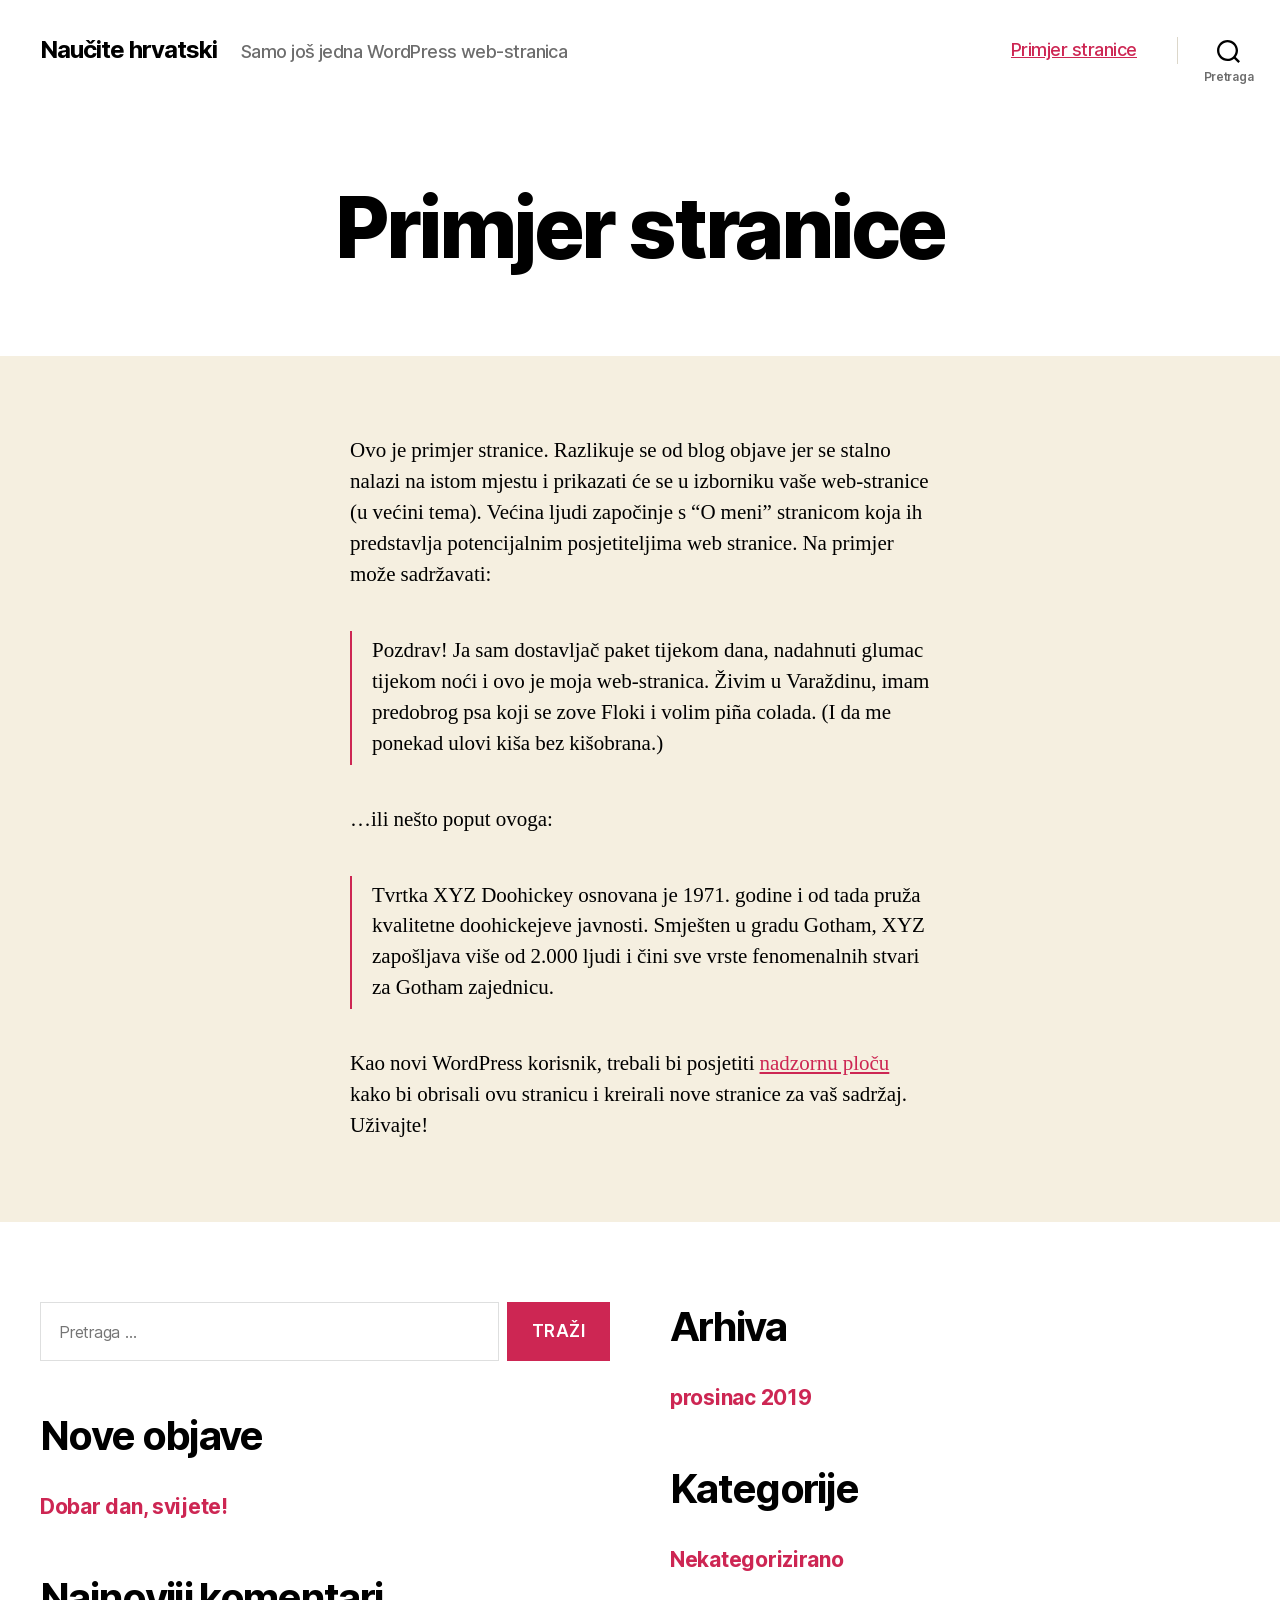
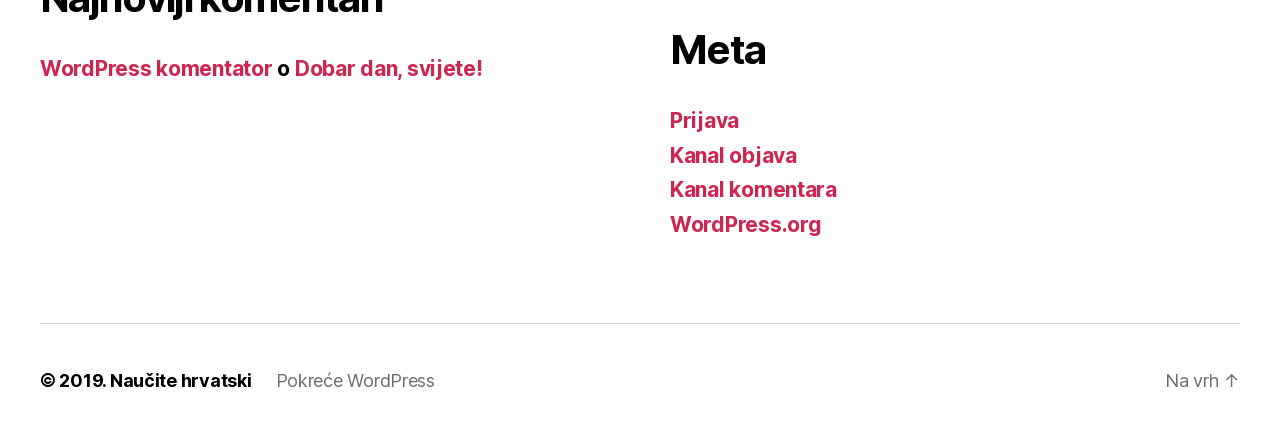
==== primjer-stranice/index.html @ a8f32b15 "gurni" ====
<!DOCTYPE html>

<html class="no-js" lang="hr">

	<head>

		<meta charset="UTF-8">
		<meta name="viewport" content="width=device-width, initial-scale=1.0" >

		<link rel="profile" href="https://gmpg.org/xfn/11">

		<title>Primjer stranice &#8211; Naučite hrvatski</title>
<meta name='robots' content='noindex,nofollow' />
<link rel='dns-prefetch' href='//s.w.org' />
<link rel="alternate" type="application/rss+xml" title="Naučite hrvatski &raquo; Kanal" href="https://borna12.github.io/naucitehrvatski/feed/" />
<link rel="alternate" type="application/rss+xml" title="Naučite hrvatski &raquo; Kanal komentara" href="https://borna12.github.io/naucitehrvatski/comments/feed/" />
<link rel="alternate" type="application/rss+xml" title="Naučite hrvatski &raquo; Primjer stranice Kanal komentara" href="https://borna12.github.io/naucitehrvatski/primjer-stranice/feed/" />
		<script>
			window._wpemojiSettings = {"baseUrl":"https:\/\/s.w.org\/images\/core\/emoji\/12.0.0-1\/72x72\/","ext":".png","svgUrl":"https:\/\/s.w.org\/images\/core\/emoji\/12.0.0-1\/svg\/","svgExt":".svg","source":{"concatemoji":"https:\/\/borna12.github.io\/naucitehrvatski\/wp-includes\/js\/wp-emoji-release.min.js?ver=5.3"}};
			!function(e,a,t){var r,n,o,i,p=a.createElement("canvas"),s=p.getContext&&p.getContext("2d");function c(e,t){var a=String.fromCharCode;s.clearRect(0,0,p.width,p.height),s.fillText(a.apply(this,e),0,0);var r=p.toDataURL();return s.clearRect(0,0,p.width,p.height),s.fillText(a.apply(this,t),0,0),r===p.toDataURL()}function l(e){if(!s||!s.fillText)return!1;switch(s.textBaseline="top",s.font="600 32px Arial",e){case"flag":return!c([127987,65039,8205,9895,65039],[127987,65039,8203,9895,65039])&&(!c([55356,56826,55356,56819],[55356,56826,8203,55356,56819])&&!c([55356,57332,56128,56423,56128,56418,56128,56421,56128,56430,56128,56423,56128,56447],[55356,57332,8203,56128,56423,8203,56128,56418,8203,56128,56421,8203,56128,56430,8203,56128,56423,8203,56128,56447]));case"emoji":return!c([55357,56424,55356,57342,8205,55358,56605,8205,55357,56424,55356,57340],[55357,56424,55356,57342,8203,55358,56605,8203,55357,56424,55356,57340])}return!1}function d(e){var t=a.createElement("script");t.src=e,t.defer=t.type="text/javascript",a.getElementsByTagName("head")[0].appendChild(t)}for(i=Array("flag","emoji"),t.supports={everything:!0,everythingExceptFlag:!0},o=0;o<i.length;o++)t.supports[i[o]]=l(i[o]),t.supports.everything=t.supports.everything&&t.supports[i[o]],"flag"!==i[o]&&(t.supports.everythingExceptFlag=t.supports.everythingExceptFlag&&t.supports[i[o]]);t.supports.everythingExceptFlag=t.supports.everythingExceptFlag&&!t.supports.flag,t.DOMReady=!1,t.readyCallback=function(){t.DOMReady=!0},t.supports.everything||(n=function(){t.readyCallback()},a.addEventListener?(a.addEventListener("DOMContentLoaded",n,!1),e.addEventListener("load",n,!1)):(e.attachEvent("onload",n),a.attachEvent("onreadystatechange",function(){"complete"===a.readyState&&t.readyCallback()})),(r=t.source||{}).concatemoji?d(r.concatemoji):r.wpemoji&&r.twemoji&&(d(r.twemoji),d(r.wpemoji)))}(window,document,window._wpemojiSettings);
		</script>
		<style>
img.wp-smiley,
img.emoji {
	display: inline !important;
	border: none !important;
	box-shadow: none !important;
	height: 1em !important;
	width: 1em !important;
	margin: 0 .07em !important;
	vertical-align: -0.1em !important;
	background: none !important;
	padding: 0 !important;
}
</style>
	<link rel='stylesheet' id='wp-block-library-css'  href='https://borna12.github.io/naucitehrvatski/wp-includes/css/dist/block-library/style.min.css?ver=5.3' media='all' />
<link rel='stylesheet' id='twentytwenty-style-css'  href='https://borna12.github.io/naucitehrvatski/wp-content/themes/twentytwenty/style.css?ver=1.0' media='all' />
<style id='twentytwenty-style-inline-css'>
.color-accent,.color-accent-hover:hover,.color-accent-hover:focus,:root .has-accent-color,.has-drop-cap:not(:focus):first-letter,.wp-block-button.is-style-outline,a { color: #cd2653; }blockquote,.border-color-accent,.border-color-accent-hover:hover,.border-color-accent-hover:focus { border-color: #cd2653; }button:not(.toggle),.button,.faux-button,.wp-block-button__link,.wp-block-file .wp-block-file__button,input[type="button"],input[type="reset"],input[type="submit"],.bg-accent,.bg-accent-hover:hover,.bg-accent-hover:focus,:root .has-accent-background-color,.comment-reply-link { background-color: #cd2653; }.fill-children-accent,.fill-children-accent * { fill: #cd2653; }body,.entry-title a,:root .has-primary-color { color: #000000; }:root .has-primary-background-color { background-color: #000000; }cite,figcaption,.wp-caption-text,.post-meta,.entry-content .wp-block-archives li,.entry-content .wp-block-categories li,.entry-content .wp-block-latest-posts li,.wp-block-latest-comments__comment-date,.wp-block-latest-posts__post-date,.wp-block-embed figcaption,.wp-block-image figcaption,.wp-block-pullquote cite,.comment-metadata,.comment-respond .comment-notes,.comment-respond .logged-in-as,.pagination .dots,.entry-content hr:not(.has-background),hr.styled-separator,:root .has-secondary-color { color: #6d6d6d; }:root .has-secondary-background-color { background-color: #6d6d6d; }pre,fieldset,input,textarea,table,table *,hr { border-color: #dcd7ca; }caption,code,code,kbd,samp,.wp-block-table.is-style-stripes tbody tr:nth-child(odd),:root .has-subtle-background-background-color { background-color: #dcd7ca; }.wp-block-table.is-style-stripes { border-bottom-color: #dcd7ca; }.wp-block-latest-posts.is-grid li { border-top-color: #dcd7ca; }:root .has-subtle-background-color { color: #dcd7ca; }body:not(.overlay-header) .primary-menu > li > a,body:not(.overlay-header) .primary-menu > li > .icon,.modal-menu a,.footer-menu a, .footer-widgets a,#site-footer .wp-block-button.is-style-outline,.wp-block-pullquote:before,.singular:not(.overlay-header) .entry-header a,.archive-header a,.header-footer-group .color-accent,.header-footer-group .color-accent-hover:hover { color: #cd2653; }.social-icons a,#site-footer button:not(.toggle),#site-footer .button,#site-footer .faux-button,#site-footer .wp-block-button__link,#site-footer .wp-block-file__button,#site-footer input[type="button"],#site-footer input[type="reset"],#site-footer input[type="submit"] { background-color: #cd2653; }.header-footer-group,body:not(.overlay-header) #site-header .toggle,.menu-modal .toggle { color: #000000; }body:not(.overlay-header) .primary-menu ul { background-color: #000000; }body:not(.overlay-header) .primary-menu > li > ul:after { border-bottom-color: #000000; }body:not(.overlay-header) .primary-menu ul ul:after { border-left-color: #000000; }.site-description,body:not(.overlay-header) .toggle-inner .toggle-text,.widget .post-date,.widget .rss-date,.widget_archive li,.widget_categories li,.widget cite,.widget_pages li,.widget_meta li,.widget_nav_menu li,.powered-by-wordpress,.to-the-top,.singular .entry-header .post-meta,.singular:not(.overlay-header) .entry-header .post-meta a { color: #6d6d6d; }.header-footer-group pre,.header-footer-group fieldset,.header-footer-group input,.header-footer-group textarea,.header-footer-group table,.header-footer-group table *,.footer-nav-widgets-wrapper,#site-footer,.menu-modal nav *,.footer-widgets-outer-wrapper,.footer-top { border-color: #dcd7ca; }.header-footer-group table caption,body:not(.overlay-header) .header-inner .toggle-wrapper::before { background-color: #dcd7ca; }
</style>
<link rel='stylesheet' id='twentytwenty-print-style-css'  href='https://borna12.github.io/naucitehrvatski/wp-content/themes/twentytwenty/print.css?ver=1.0' media='print' />
<script src='https://borna12.github.io/naucitehrvatski/wp-content/themes/twentytwenty/assets/js/index.js?ver=1.0' async></script>
<link rel='https://api.w.org/' href='https://borna12.github.io/naucitehrvatski/wp-json/' />
<link rel="EditURI" type="application/rsd+xml" title="RSD" href="https://borna12.github.io/naucitehrvatski/xmlrpc.php?rsd" />
<link rel="wlwmanifest" type="application/wlwmanifest+xml" href="https://borna12.github.io/naucitehrvatski/wp-includes/wlwmanifest.xml" /> 
<meta name="generator" content="WordPress 5.3" />
<link rel="canonical" href="https://borna12.github.io/naucitehrvatski/primjer-stranice/" />
<link rel='shortlink' href='https://borna12.github.io/naucitehrvatski/?p=2' />
<link rel="alternate" type="application/json+oembed" href="https://borna12.github.io/naucitehrvatski/wp-json/oembed/1.0/embed?url=https%3A%2F%2Fborna12.github.io%2Fnaucitehrvatski%2Fprimjer-stranice%2F" />
<link rel="alternate" type="text/xml+oembed" href="https://borna12.github.io/naucitehrvatski/wp-json/oembed/1.0/embed?url=https%3A%2F%2Fborna12.github.io%2Fnaucitehrvatski%2Fprimjer-stranice%2F&#038;format=xml" />
	<script>document.documentElement.className = document.documentElement.className.replace( 'no-js', 'js' );</script>
	<style>.recentcomments a{display:inline !important;padding:0 !important;margin:0 !important;}</style>
	</head>

	<body class="page-template-default page page-id-2 singular enable-search-modal missing-post-thumbnail has-no-pagination not-showing-comments show-avatars footer-top-visible">

		<a class="skip-link screen-reader-text" href="#site-content">Skoči do sadržaja</a>
		<header id="site-header" class="header-footer-group" role="banner">

			<div class="header-inner section-inner">

				<div class="header-titles-wrapper">

					
						<button class="toggle search-toggle mobile-search-toggle" data-toggle-target=".search-modal" data-toggle-body-class="showing-search-modal" data-set-focus=".search-modal .search-field" aria-expanded="false">
							<span class="toggle-inner">
								<span class="toggle-icon">
									<svg class="svg-icon" aria-hidden="true" role="img" focusable="false" xmlns="http://www.w3.org/2000/svg" width="23" height="23" viewbox="0 0 23 23"><path d="M38.710696,48.0601792 L43,52.3494831 L41.3494831,54 L37.0601792,49.710696 C35.2632422,51.1481185 32.9839107,52.0076499 30.5038249,52.0076499 C24.7027226,52.0076499 20,47.3049272 20,41.5038249 C20,35.7027226 24.7027226,31 30.5038249,31 C36.3049272,31 41.0076499,35.7027226 41.0076499,41.5038249 C41.0076499,43.9839107 40.1481185,46.2632422 38.710696,48.0601792 Z M36.3875844,47.1716785 C37.8030221,45.7026647 38.6734666,43.7048964 38.6734666,41.5038249 C38.6734666,36.9918565 35.0157934,33.3341833 30.5038249,33.3341833 C25.9918565,33.3341833 22.3341833,36.9918565 22.3341833,41.5038249 C22.3341833,46.0157934 25.9918565,49.6734666 30.5038249,49.6734666 C32.7048964,49.6734666 34.7026647,48.8030221 36.1716785,47.3875844 C36.2023931,47.347638 36.2360451,47.3092237 36.2726343,47.2726343 C36.3092237,47.2360451 36.347638,47.2023931 36.3875844,47.1716785 Z" transform="translate(-20 -31)" /></svg>								</span>
								<span class="toggle-text">Pretraga</span>
							</span>
						</button><!-- .search-toggle -->

					
					<div class="header-titles">

						<div class="site-title faux-heading"><a href="https://borna12.github.io/naucitehrvatski/">Naučite hrvatski</a></div><div class="site-description">Samo još jedna WordPress web-stranica</div><!-- .site-description -->
					</div><!-- .header-titles -->

					<button class="toggle nav-toggle mobile-nav-toggle" data-toggle-target=".menu-modal"  data-toggle-body-class="showing-menu-modal" aria-expanded="false" data-set-focus=".close-nav-toggle">
						<span class="toggle-inner">
							<span class="toggle-icon">
								<svg class="svg-icon" aria-hidden="true" role="img" focusable="false" xmlns="http://www.w3.org/2000/svg" width="26" height="7" viewbox="0 0 26 7"><path fill-rule="evenodd" d="M332.5,45 C330.567003,45 329,43.4329966 329,41.5 C329,39.5670034 330.567003,38 332.5,38 C334.432997,38 336,39.5670034 336,41.5 C336,43.4329966 334.432997,45 332.5,45 Z M342,45 C340.067003,45 338.5,43.4329966 338.5,41.5 C338.5,39.5670034 340.067003,38 342,38 C343.932997,38 345.5,39.5670034 345.5,41.5 C345.5,43.4329966 343.932997,45 342,45 Z M351.5,45 C349.567003,45 348,43.4329966 348,41.5 C348,39.5670034 349.567003,38 351.5,38 C353.432997,38 355,39.5670034 355,41.5 C355,43.4329966 353.432997,45 351.5,45 Z" transform="translate(-329 -38)" /></svg>							</span>
							<span class="toggle-text">Izbornik</span>
						</span>
					</button><!-- .nav-toggle -->

				</div><!-- .header-titles-wrapper -->

				<div class="header-navigation-wrapper">

					
							<nav class="primary-menu-wrapper" aria-label="Vodoravno" role="navigation">

								<ul class="primary-menu reset-list-style">

								<li class="page_item page-item-2 current_page_item current-menu-item"><a href="https://borna12.github.io/naucitehrvatski/primjer-stranice/" aria-current="page">Primjer stranice</a></li>

								</ul>

							</nav><!-- .primary-menu-wrapper -->

						
						<div class="header-toggles hide-no-js">

						
							<div class="toggle-wrapper search-toggle-wrapper">

								<button class="toggle search-toggle desktop-search-toggle" data-toggle-target=".search-modal" data-toggle-body-class="showing-search-modal" data-set-focus=".search-modal .search-field" aria-expanded="false">
									<span class="toggle-inner">
										<svg class="svg-icon" aria-hidden="true" role="img" focusable="false" xmlns="http://www.w3.org/2000/svg" width="23" height="23" viewbox="0 0 23 23"><path d="M38.710696,48.0601792 L43,52.3494831 L41.3494831,54 L37.0601792,49.710696 C35.2632422,51.1481185 32.9839107,52.0076499 30.5038249,52.0076499 C24.7027226,52.0076499 20,47.3049272 20,41.5038249 C20,35.7027226 24.7027226,31 30.5038249,31 C36.3049272,31 41.0076499,35.7027226 41.0076499,41.5038249 C41.0076499,43.9839107 40.1481185,46.2632422 38.710696,48.0601792 Z M36.3875844,47.1716785 C37.8030221,45.7026647 38.6734666,43.7048964 38.6734666,41.5038249 C38.6734666,36.9918565 35.0157934,33.3341833 30.5038249,33.3341833 C25.9918565,33.3341833 22.3341833,36.9918565 22.3341833,41.5038249 C22.3341833,46.0157934 25.9918565,49.6734666 30.5038249,49.6734666 C32.7048964,49.6734666 34.7026647,48.8030221 36.1716785,47.3875844 C36.2023931,47.347638 36.2360451,47.3092237 36.2726343,47.2726343 C36.3092237,47.2360451 36.347638,47.2023931 36.3875844,47.1716785 Z" transform="translate(-20 -31)" /></svg>										<span class="toggle-text">Pretraga</span>
									</span>
								</button><!-- .search-toggle -->

							</div>

							
						</div><!-- .header-toggles -->
						
				</div><!-- .header-navigation-wrapper -->

			</div><!-- .header-inner -->

			<div class="search-modal cover-modal header-footer-group" data-modal-target-string=".search-modal">

	<div class="search-modal-inner modal-inner">

		<div class="section-inner">

			<form role="search" aria-label="Pretraga za:" method="get" class="search-form" action="https://borna12.github.io/naucitehrvatski/">
	<label for="search-form-1">
		<span class="screen-reader-text">Pretraga za:</span>
		<input type="search" id="search-form-1" class="search-field" placeholder="Pretraga &hellip;" value="" name="s" />
	</label>
	<input type="submit" class="search-submit" value="Traži" />
</form>

			<button class="toggle search-untoggle close-search-toggle fill-children-current-color" data-toggle-target=".search-modal" data-toggle-body-class="showing-search-modal" data-set-focus=".search-modal .search-field" aria-expanded="false">
				<span class="screen-reader-text">Zatvori pretragu</span>
				<svg class="svg-icon" aria-hidden="true" role="img" focusable="false" xmlns="http://www.w3.org/2000/svg" width="16" height="16" viewbox="0 0 16 16"><polygon fill="" fill-rule="evenodd" points="6.852 7.649 .399 1.195 1.445 .149 7.899 6.602 14.352 .149 15.399 1.195 8.945 7.649 15.399 14.102 14.352 15.149 7.899 8.695 1.445 15.149 .399 14.102" /></svg>			</button><!-- .search-toggle -->

		</div><!-- .section-inner -->

	</div><!-- .search-modal-inner -->

</div><!-- .menu-modal -->

		</header><!-- #site-header -->

		
<div class="menu-modal cover-modal header-footer-group" data-modal-target-string=".menu-modal">

	<div class="menu-modal-inner modal-inner">

		<div class="menu-wrapper section-inner">

			<div class="menu-top">

				<button class="toggle close-nav-toggle fill-children-current-color" data-toggle-target=".menu-modal" data-toggle-body-class="showing-menu-modal" aria-expanded="false" data-set-focus=".menu-modal">
					<span class="toggle-text">Zatvori izbornik</span>
					<svg class="svg-icon" aria-hidden="true" role="img" focusable="false" xmlns="http://www.w3.org/2000/svg" width="16" height="16" viewbox="0 0 16 16"><polygon fill="" fill-rule="evenodd" points="6.852 7.649 .399 1.195 1.445 .149 7.899 6.602 14.352 .149 15.399 1.195 8.945 7.649 15.399 14.102 14.352 15.149 7.899 8.695 1.445 15.149 .399 14.102" /></svg>				</button><!-- .nav-toggle -->

				
					<nav class="mobile-menu" aria-label="Mobilno" role="navigation">

						<ul class="modal-menu reset-list-style">

						<li class="page_item page-item-2 current_page_item current-menu-item"><div class="ancestor-wrapper"><a href="https://borna12.github.io/naucitehrvatski/primjer-stranice/" aria-current="page">Primjer stranice</a></div><!-- .ancestor-wrapper --></li>

						</ul>

					</nav>

					
			</div><!-- .menu-top -->

			<div class="menu-bottom">

				
			</div><!-- .menu-bottom -->

		</div><!-- .menu-wrapper -->

	</div><!-- .menu-modal-inner -->

</div><!-- .menu-modal -->

<main id="site-content" role="main">

	
<article class="post-2 page type-page status-publish hentry" id="post-2">

	
<header class="entry-header has-text-align-center header-footer-group">

	<div class="entry-header-inner section-inner medium">

		<h1 class="entry-title">Primjer stranice</h1>
	</div><!-- .entry-header-inner -->

</header><!-- .entry-header -->

	<div class="post-inner thin">

		<div class="entry-content">

			
<p>Ovo je primjer stranice. Razlikuje se od blog objave jer se stalno nalazi na istom mjestu i prikazati će se u izborniku vaše web-stranice (u većini tema). Većina ljudi započinje s &#8220;O meni&#8221; stranicom koja ih predstavlja potencijalnim posjetiteljima web stranice. Na primjer može sadržavati:</p>



<blockquote class="wp-block-quote"><p>Pozdrav! Ja sam dostavljač paket tijekom dana, nadahnuti glumac tijekom noći i ovo je moja web-stranica. Živim u Varaždinu, imam predobrog psa koji se zove Floki i volim piña colada. (I da me ponekad ulovi kiša bez kišobrana.)</p></blockquote>



<p>&#8230;ili nešto poput ovoga:</p>



<blockquote class="wp-block-quote"><p>Tvrtka XYZ Doohickey osnovana je 1971. godine i od tada pruža kvalitetne doohickejeve javnosti. Smješten u gradu Gotham, XYZ zapošljava više od 2.000 ljudi i čini sve vrste fenomenalnih stvari za Gotham zajednicu.</p></blockquote>



<p>Kao novi WordPress korisnik, trebali bi posjetiti <a href="https://borna12.github.io/naucitehrvatski/wp-admin/">nadzornu ploču</a> kako bi obrisali ovu stranicu i kreirali nove stranice za vaš sadržaj. Uživajte!</p>

		</div><!-- .entry-content -->

	</div><!-- .post-inner -->

	<div class="section-inner">
		
	</div><!-- .section-inner -->

	
</article><!-- .post -->

</main><!-- #site-content -->


	<div class="footer-nav-widgets-wrapper header-footer-group">

		<div class="footer-inner section-inner">

			
			
				<aside class="footer-widgets-outer-wrapper" role="complementary">

					<div class="footer-widgets-wrapper">

						
							<div class="footer-widgets column-one grid-item">
								<div class="widget widget_search"><div class="widget-content"><form role="search"  method="get" class="search-form" action="https://borna12.github.io/naucitehrvatski/">
	<label for="search-form-2">
		<span class="screen-reader-text">Pretraga za:</span>
		<input type="search" id="search-form-2" class="search-field" placeholder="Pretraga &hellip;" value="" name="s" />
	</label>
	<input type="submit" class="search-submit" value="Traži" />
</form>
</div></div>		<div class="widget widget_recent_entries"><div class="widget-content">		<h2 class="widget-title subheading heading-size-3">Nove objave</h2>		<ul>
											<li>
					<a href="https://borna12.github.io/naucitehrvatski/2019/12/12/dan-svijete/">Dobar dan, svijete!</a>
									</li>
					</ul>
		</div></div><div class="widget widget_recent_comments"><div class="widget-content"><h2 class="widget-title subheading heading-size-3">Najnoviji komentari</h2><ul id="recentcomments"><li class="recentcomments"><span class="comment-author-link"><a href='https://wordpress.org/' rel='external nofollow ugc' class='url'>WordPress komentator</a></span> o <a href="https://borna12.github.io/naucitehrvatski/2019/12/12/dan-svijete/#comment-1">Dobar dan, svijete!</a></li></ul></div></div>							</div>

						
						
							<div class="footer-widgets column-two grid-item">
								<div class="widget widget_archive"><div class="widget-content"><h2 class="widget-title subheading heading-size-3">Arhiva</h2>		<ul>
				<li><a href='https://borna12.github.io/naucitehrvatski/2019/12/'>prosinac 2019</a></li>
		</ul>
			</div></div><div class="widget widget_categories"><div class="widget-content"><h2 class="widget-title subheading heading-size-3">Kategorije</h2>		<ul>
				<li class="cat-item cat-item-1"><a href="https://borna12.github.io/naucitehrvatski/category/nekategorizirano/">Nekategorizirano</a>
</li>
		</ul>
			</div></div><div class="widget widget_meta"><div class="widget-content"><h2 class="widget-title subheading heading-size-3">Meta</h2>			<ul>
						<li><a href="https://borna12.github.io/naucitehrvatski/wp-login.php">Prijava</a></li>
			<li><a href="https://borna12.github.io/naucitehrvatski/feed/">Kanal objava</a></li>
			<li><a href="https://borna12.github.io/naucitehrvatski/comments/feed/">Kanal komentara</a></li>
			<li><a href="https://wordpress.org/">WordPress.org</a></li>			</ul>
			</div></div>							</div>

						
					</div><!-- .footer-widgets-wrapper -->

				</aside><!-- .footer-widgets-outer-wrapper -->

			
		</div><!-- .footer-inner -->

	</div><!-- .footer-nav-widgets-wrapper -->


			<footer id="site-footer" role="contentinfo" class="header-footer-group">

				<div class="section-inner">

					<div class="footer-credits">

						<p class="footer-copyright">&copy;
							2019.							<a href="https://borna12.github.io/naucitehrvatski/">Naučite hrvatski</a>
						</p><!-- .footer-copyright -->

						<p class="powered-by-wordpress">
							<a href="https://wordpress.org/">
								Pokreće WordPress							</a>
						</p><!-- .powered-by-wordpress -->

					</div><!-- .footer-credits -->

					<a class="to-the-top" href="#site-header">
						<span class="to-the-top-long">
							Na vrh <span class="arrow" aria-hidden="true">&uarr;</span>						</span><!-- .to-the-top-long -->
						<span class="to-the-top-short">
							Početak <span class="arrow" aria-hidden="true">&uarr;</span>						</span><!-- .to-the-top-short -->
					</a><!-- .to-the-top -->

				</div><!-- .section-inner -->

			</footer><!-- #site-footer -->

		<script src='https://borna12.github.io/naucitehrvatski/wp-includes/js/wp-embed.min.js?ver=5.3'></script>
	<script>
	/(trident|msie)/i.test(navigator.userAgent)&&document.getElementById&&window.addEventListener&&window.addEventListener("hashchange",function(){var t,e=location.hash.substring(1);/^[A-z0-9_-]+$/.test(e)&&(t=document.getElementById(e))&&(/^(?:a|select|input|button|textarea)$/i.test(t.tagName)||(t.tabIndex=-1),t.focus())},!1);
	</script>
	
	</body>
</html>
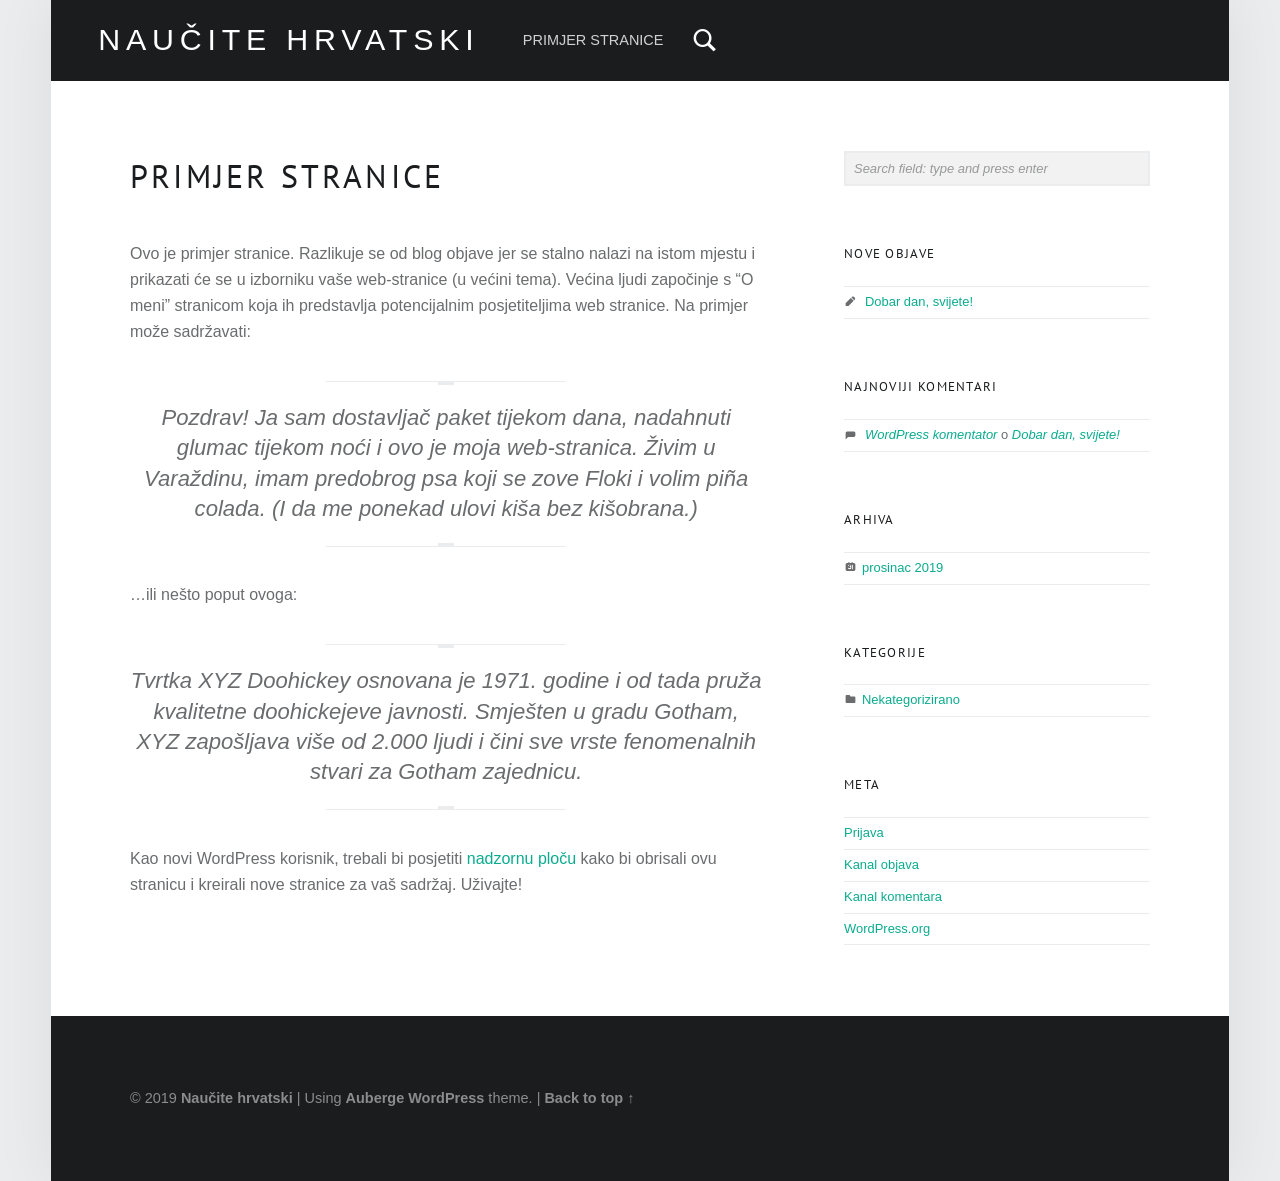
==== commit c821d8e4: "dizajn" ====
--- a/primjer-stranice/index.html
+++ b/primjer-stranice/index.html
@@ -1,25 +1,24 @@
 <!DOCTYPE html>
-
 <html class="no-js" lang="hr">
 
-	<head>
-
-		<meta charset="UTF-8">
-		<meta name="viewport" content="width=device-width, initial-scale=1.0" >
-
-		<link rel="profile" href="https://gmpg.org/xfn/11">
-
-		<title>Primjer stranice &#8211; Naučite hrvatski</title>
+<head>
+
+<title>Primjer stranice &#8211; Naučite hrvatski</title>
 <meta name='robots' content='noindex,nofollow' />
+<meta charset="UTF-8" />
+<meta name="viewport" content="width=device-width, initial-scale=1" />
+<link rel="profile" href="http://gmpg.org/xfn/11" />
+<link rel="pingback" href="https://borna12.github.io/naucitehrvatski/xmlrpc.php" />
+<link rel='dns-prefetch' href='//fonts.googleapis.com' />
 <link rel='dns-prefetch' href='//s.w.org' />
 <link rel="alternate" type="application/rss+xml" title="Naučite hrvatski &raquo; Kanal" href="https://borna12.github.io/naucitehrvatski/feed/" />
 <link rel="alternate" type="application/rss+xml" title="Naučite hrvatski &raquo; Kanal komentara" href="https://borna12.github.io/naucitehrvatski/comments/feed/" />
 <link rel="alternate" type="application/rss+xml" title="Naučite hrvatski &raquo; Primjer stranice Kanal komentara" href="https://borna12.github.io/naucitehrvatski/primjer-stranice/feed/" />
-		<script>
+		<script type="text/javascript">
 			window._wpemojiSettings = {"baseUrl":"https:\/\/s.w.org\/images\/core\/emoji\/12.0.0-1\/72x72\/","ext":".png","svgUrl":"https:\/\/s.w.org\/images\/core\/emoji\/12.0.0-1\/svg\/","svgExt":".svg","source":{"concatemoji":"https:\/\/borna12.github.io\/naucitehrvatski\/wp-includes\/js\/wp-emoji-release.min.js?ver=5.3"}};
 			!function(e,a,t){var r,n,o,i,p=a.createElement("canvas"),s=p.getContext&&p.getContext("2d");function c(e,t){var a=String.fromCharCode;s.clearRect(0,0,p.width,p.height),s.fillText(a.apply(this,e),0,0);var r=p.toDataURL();return s.clearRect(0,0,p.width,p.height),s.fillText(a.apply(this,t),0,0),r===p.toDataURL()}function l(e){if(!s||!s.fillText)return!1;switch(s.textBaseline="top",s.font="600 32px Arial",e){case"flag":return!c([127987,65039,8205,9895,65039],[127987,65039,8203,9895,65039])&&(!c([55356,56826,55356,56819],[55356,56826,8203,55356,56819])&&!c([55356,57332,56128,56423,56128,56418,56128,56421,56128,56430,56128,56423,56128,56447],[55356,57332,8203,56128,56423,8203,56128,56418,8203,56128,56421,8203,56128,56430,8203,56128,56423,8203,56128,56447]));case"emoji":return!c([55357,56424,55356,57342,8205,55358,56605,8205,55357,56424,55356,57340],[55357,56424,55356,57342,8203,55358,56605,8203,55357,56424,55356,57340])}return!1}function d(e){var t=a.createElement("script");t.src=e,t.defer=t.type="text/javascript",a.getElementsByTagName("head")[0].appendChild(t)}for(i=Array("flag","emoji"),t.supports={everything:!0,everythingExceptFlag:!0},o=0;o<i.length;o++)t.supports[i[o]]=l(i[o]),t.supports.everything=t.supports.everything&&t.supports[i[o]],"flag"!==i[o]&&(t.supports.everythingExceptFlag=t.supports.everythingExceptFlag&&t.supports[i[o]]);t.supports.everythingExceptFlag=t.supports.everythingExceptFlag&&!t.supports.flag,t.DOMReady=!1,t.readyCallback=function(){t.DOMReady=!0},t.supports.everything||(n=function(){t.readyCallback()},a.addEventListener?(a.addEventListener("DOMContentLoaded",n,!1),e.addEventListener("load",n,!1)):(e.attachEvent("onload",n),a.attachEvent("onreadystatechange",function(){"complete"===a.readyState&&t.readyCallback()})),(r=t.source||{}).concatemoji?d(r.concatemoji):r.wpemoji&&r.twemoji&&(d(r.twemoji),d(r.wpemoji)))}(window,document,window._wpemojiSettings);
 		</script>
-		<style>
+		<style type="text/css">
 img.wp-smiley,
 img.emoji {
 	display: inline !important;
@@ -33,13 +32,30 @@
 	padding: 0 !important;
 }
 </style>
-	<link rel='stylesheet' id='wp-block-library-css'  href='https://borna12.github.io/naucitehrvatski/wp-includes/css/dist/block-library/style.min.css?ver=5.3' media='all' />
-<link rel='stylesheet' id='twentytwenty-style-css'  href='https://borna12.github.io/naucitehrvatski/wp-content/themes/twentytwenty/style.css?ver=1.0' media='all' />
-<style id='twentytwenty-style-inline-css'>
-.color-accent,.color-accent-hover:hover,.color-accent-hover:focus,:root .has-accent-color,.has-drop-cap:not(:focus):first-letter,.wp-block-button.is-style-outline,a { color: #cd2653; }blockquote,.border-color-accent,.border-color-accent-hover:hover,.border-color-accent-hover:focus { border-color: #cd2653; }button:not(.toggle),.button,.faux-button,.wp-block-button__link,.wp-block-file .wp-block-file__button,input[type="button"],input[type="reset"],input[type="submit"],.bg-accent,.bg-accent-hover:hover,.bg-accent-hover:focus,:root .has-accent-background-color,.comment-reply-link { background-color: #cd2653; }.fill-children-accent,.fill-children-accent * { fill: #cd2653; }body,.entry-title a,:root .has-primary-color { color: #000000; }:root .has-primary-background-color { background-color: #000000; }cite,figcaption,.wp-caption-text,.post-meta,.entry-content .wp-block-archives li,.entry-content .wp-block-categories li,.entry-content .wp-block-latest-posts li,.wp-block-latest-comments__comment-date,.wp-block-latest-posts__post-date,.wp-block-embed figcaption,.wp-block-image figcaption,.wp-block-pullquote cite,.comment-metadata,.comment-respond .comment-notes,.comment-respond .logged-in-as,.pagination .dots,.entry-content hr:not(.has-background),hr.styled-separator,:root .has-secondary-color { color: #6d6d6d; }:root .has-secondary-background-color { background-color: #6d6d6d; }pre,fieldset,input,textarea,table,table *,hr { border-color: #dcd7ca; }caption,code,code,kbd,samp,.wp-block-table.is-style-stripes tbody tr:nth-child(odd),:root .has-subtle-background-background-color { background-color: #dcd7ca; }.wp-block-table.is-style-stripes { border-bottom-color: #dcd7ca; }.wp-block-latest-posts.is-grid li { border-top-color: #dcd7ca; }:root .has-subtle-background-color { color: #dcd7ca; }body:not(.overlay-header) .primary-menu > li > a,body:not(.overlay-header) .primary-menu > li > .icon,.modal-menu a,.footer-menu a, .footer-widgets a,#site-footer .wp-block-button.is-style-outline,.wp-block-pullquote:before,.singular:not(.overlay-header) .entry-header a,.archive-header a,.header-footer-group .color-accent,.header-footer-group .color-accent-hover:hover { color: #cd2653; }.social-icons a,#site-footer button:not(.toggle),#site-footer .button,#site-footer .faux-button,#site-footer .wp-block-button__link,#site-footer .wp-block-file__button,#site-footer input[type="button"],#site-footer input[type="reset"],#site-footer input[type="submit"] { background-color: #cd2653; }.header-footer-group,body:not(.overlay-header) #site-header .toggle,.menu-modal .toggle { color: #000000; }body:not(.overlay-header) .primary-menu ul { background-color: #000000; }body:not(.overlay-header) .primary-menu > li > ul:after { border-bottom-color: #000000; }body:not(.overlay-header) .primary-menu ul ul:after { border-left-color: #000000; }.site-description,body:not(.overlay-header) .toggle-inner .toggle-text,.widget .post-date,.widget .rss-date,.widget_archive li,.widget_categories li,.widget cite,.widget_pages li,.widget_meta li,.widget_nav_menu li,.powered-by-wordpress,.to-the-top,.singular .entry-header .post-meta,.singular:not(.overlay-header) .entry-header .post-meta a { color: #6d6d6d; }.header-footer-group pre,.header-footer-group fieldset,.header-footer-group input,.header-footer-group textarea,.header-footer-group table,.header-footer-group table *,.footer-nav-widgets-wrapper,#site-footer,.menu-modal nav *,.footer-widgets-outer-wrapper,.footer-top { border-color: #dcd7ca; }.header-footer-group table caption,body:not(.overlay-header) .header-inner .toggle-wrapper::before { background-color: #dcd7ca; }
+	<link rel='stylesheet' id='wp-block-library-css'  href='https://borna12.github.io/naucitehrvatski/wp-includes/css/dist/block-library/style.min.css?ver=5.3' type='text/css' media='all' />
+<link rel='stylesheet' id='wm-google-fonts-css'  href='http://fonts.googleapis.com/css?family=PT+Sans&#038;subset&#038;ver=2.7.2' type='text/css' media='all' />
+<link rel='stylesheet' id='genericons-neue-css'  href='https://borna12.github.io/naucitehrvatski/wp-content/themes/auberge/assets/fonts/genericons-neue/genericons-neue.css?ver=2.7.2' type='text/css' media='all' />
+<link rel='stylesheet' id='wm-main-css'  href='https://borna12.github.io/naucitehrvatski/wp-content/themes/auberge/assets/css/main.css?ver=2.7.2' type='text/css' media='all' />
+<link rel='stylesheet' id='wm-custom-css'  href='https://borna12.github.io/naucitehrvatski/wp-content/themes/auberge/assets/css/custom.css?ver=2.7.2' type='text/css' media='all' />
+<style id='auberge-inline-css' type='text/css'>
+/* START CSS variables */
+:root { 
+ --font-family-headings: 'PT Sans';
+}
+/* END CSS variables */
 </style>
-<link rel='stylesheet' id='twentytwenty-print-style-css'  href='https://borna12.github.io/naucitehrvatski/wp-content/themes/twentytwenty/print.css?ver=1.0' media='print' />
-<script src='https://borna12.github.io/naucitehrvatski/wp-content/themes/twentytwenty/assets/js/index.js?ver=1.0' async></script>
+<link rel='stylesheet' id='wm-stylesheet-css'  href='https://borna12.github.io/naucitehrvatski/wp-content/themes/auberge/style.css?ver=2.7.2' type='text/css' media='all' />
+<script type='text/javascript' src='https://borna12.github.io/naucitehrvatski/wp-content/themes/auberge/library/js/vendor/css-vars-ponyfill/css-vars-ponyfill.min.js?ver=1.16.1'></script>
+<script type='text/javascript'>
+window.onload = function() {
+	cssVars( {
+		onlyVars: true,
+		exclude: 'link:not([href^="https://borna12.github.io/naucitehrvatski/wp-content/themes"])'
+	} );
+};
+</script>
+<script type='text/javascript' src='https://borna12.github.io/naucitehrvatski/wp-includes/js/jquery/jquery.js?ver=1.12.4-wp'></script>
+<script type='text/javascript' src='https://borna12.github.io/naucitehrvatski/wp-includes/js/jquery/jquery-migrate.min.js?ver=1.4.1'></script>
 <link rel='https://api.w.org/' href='https://borna12.github.io/naucitehrvatski/wp-json/' />
 <link rel="EditURI" type="application/rsd+xml" title="RSD" href="https://borna12.github.io/naucitehrvatski/xmlrpc.php?rsd" />
 <link rel="wlwmanifest" type="application/wlwmanifest+xml" href="https://borna12.github.io/naucitehrvatski/wp-includes/wlwmanifest.xml" /> 
@@ -48,162 +64,84 @@
 <link rel='shortlink' href='https://borna12.github.io/naucitehrvatski/?p=2' />
 <link rel="alternate" type="application/json+oembed" href="https://borna12.github.io/naucitehrvatski/wp-json/oembed/1.0/embed?url=https%3A%2F%2Fborna12.github.io%2Fnaucitehrvatski%2Fprimjer-stranice%2F" />
 <link rel="alternate" type="text/xml+oembed" href="https://borna12.github.io/naucitehrvatski/wp-json/oembed/1.0/embed?url=https%3A%2F%2Fborna12.github.io%2Fnaucitehrvatski%2Fprimjer-stranice%2F&#038;format=xml" />
-	<script>document.documentElement.className = document.documentElement.className.replace( 'no-js', 'js' );</script>
-	<style>.recentcomments a{display:inline !important;padding:0 !important;margin:0 !important;}</style>
-	</head>
-
-	<body class="page-template-default page page-id-2 singular enable-search-modal missing-post-thumbnail has-no-pagination not-showing-comments show-avatars footer-top-visible">
-
-		<a class="skip-link screen-reader-text" href="#site-content">Skoči do sadržaja</a>
-		<header id="site-header" class="header-footer-group" role="banner">
-
-			<div class="header-inner section-inner">
-
-				<div class="header-titles-wrapper">
-
-					
-						<button class="toggle search-toggle mobile-search-toggle" data-toggle-target=".search-modal" data-toggle-body-class="showing-search-modal" data-set-focus=".search-modal .search-field" aria-expanded="false">
-							<span class="toggle-inner">
-								<span class="toggle-icon">
-									<svg class="svg-icon" aria-hidden="true" role="img" focusable="false" xmlns="http://www.w3.org/2000/svg" width="23" height="23" viewbox="0 0 23 23"><path d="M38.710696,48.0601792 L43,52.3494831 L41.3494831,54 L37.0601792,49.710696 C35.2632422,51.1481185 32.9839107,52.0076499 30.5038249,52.0076499 C24.7027226,52.0076499 20,47.3049272 20,41.5038249 C20,35.7027226 24.7027226,31 30.5038249,31 C36.3049272,31 41.0076499,35.7027226 41.0076499,41.5038249 C41.0076499,43.9839107 40.1481185,46.2632422 38.710696,48.0601792 Z M36.3875844,47.1716785 C37.8030221,45.7026647 38.6734666,43.7048964 38.6734666,41.5038249 C38.6734666,36.9918565 35.0157934,33.3341833 30.5038249,33.3341833 C25.9918565,33.3341833 22.3341833,36.9918565 22.3341833,41.5038249 C22.3341833,46.0157934 25.9918565,49.6734666 30.5038249,49.6734666 C32.7048964,49.6734666 34.7026647,48.8030221 36.1716785,47.3875844 C36.2023931,47.347638 36.2360451,47.3092237 36.2726343,47.2726343 C36.3092237,47.2360451 36.347638,47.2023931 36.3875844,47.1716785 Z" transform="translate(-20 -31)" /></svg>								</span>
-								<span class="toggle-text">Pretraga</span>
-							</span>
-						</button><!-- .search-toggle -->
-
-					
-					<div class="header-titles">
-
-						<div class="site-title faux-heading"><a href="https://borna12.github.io/naucitehrvatski/">Naučite hrvatski</a></div><div class="site-description">Samo još jedna WordPress web-stranica</div><!-- .site-description -->
-					</div><!-- .header-titles -->
-
-					<button class="toggle nav-toggle mobile-nav-toggle" data-toggle-target=".menu-modal"  data-toggle-body-class="showing-menu-modal" aria-expanded="false" data-set-focus=".close-nav-toggle">
-						<span class="toggle-inner">
-							<span class="toggle-icon">
-								<svg class="svg-icon" aria-hidden="true" role="img" focusable="false" xmlns="http://www.w3.org/2000/svg" width="26" height="7" viewbox="0 0 26 7"><path fill-rule="evenodd" d="M332.5,45 C330.567003,45 329,43.4329966 329,41.5 C329,39.5670034 330.567003,38 332.5,38 C334.432997,38 336,39.5670034 336,41.5 C336,43.4329966 334.432997,45 332.5,45 Z M342,45 C340.067003,45 338.5,43.4329966 338.5,41.5 C338.5,39.5670034 340.067003,38 342,38 C343.932997,38 345.5,39.5670034 345.5,41.5 C345.5,43.4329966 343.932997,45 342,45 Z M351.5,45 C349.567003,45 348,43.4329966 348,41.5 C348,39.5670034 349.567003,38 351.5,38 C353.432997,38 355,39.5670034 355,41.5 C355,43.4329966 353.432997,45 351.5,45 Z" transform="translate(-329 -38)" /></svg>							</span>
-							<span class="toggle-text">Izbornik</span>
-						</span>
-					</button><!-- .nav-toggle -->
-
-				</div><!-- .header-titles-wrapper -->
-
-				<div class="header-navigation-wrapper">
-
-					
-							<nav class="primary-menu-wrapper" aria-label="Vodoravno" role="navigation">
-
-								<ul class="primary-menu reset-list-style">
-
-								<li class="page_item page-item-2 current_page_item current-menu-item"><a href="https://borna12.github.io/naucitehrvatski/primjer-stranice/" aria-current="page">Primjer stranice</a></li>
-
-								</ul>
-
-							</nav><!-- .primary-menu-wrapper -->
-
-						
-						<div class="header-toggles hide-no-js">
-
-						
-							<div class="toggle-wrapper search-toggle-wrapper">
-
-								<button class="toggle search-toggle desktop-search-toggle" data-toggle-target=".search-modal" data-toggle-body-class="showing-search-modal" data-set-focus=".search-modal .search-field" aria-expanded="false">
-									<span class="toggle-inner">
-										<svg class="svg-icon" aria-hidden="true" role="img" focusable="false" xmlns="http://www.w3.org/2000/svg" width="23" height="23" viewbox="0 0 23 23"><path d="M38.710696,48.0601792 L43,52.3494831 L41.3494831,54 L37.0601792,49.710696 C35.2632422,51.1481185 32.9839107,52.0076499 30.5038249,52.0076499 C24.7027226,52.0076499 20,47.3049272 20,41.5038249 C20,35.7027226 24.7027226,31 30.5038249,31 C36.3049272,31 41.0076499,35.7027226 41.0076499,41.5038249 C41.0076499,43.9839107 40.1481185,46.2632422 38.710696,48.0601792 Z M36.3875844,47.1716785 C37.8030221,45.7026647 38.6734666,43.7048964 38.6734666,41.5038249 C38.6734666,36.9918565 35.0157934,33.3341833 30.5038249,33.3341833 C25.9918565,33.3341833 22.3341833,36.9918565 22.3341833,41.5038249 C22.3341833,46.0157934 25.9918565,49.6734666 30.5038249,49.6734666 C32.7048964,49.6734666 34.7026647,48.8030221 36.1716785,47.3875844 C36.2023931,47.347638 36.2360451,47.3092237 36.2726343,47.2726343 C36.3092237,47.2360451 36.347638,47.2023931 36.3875844,47.1716785 Z" transform="translate(-20 -31)" /></svg>										<span class="toggle-text">Pretraga</span>
-									</span>
-								</button><!-- .search-toggle -->
-
-							</div>
-
-							
-						</div><!-- .header-toggles -->
-						
-				</div><!-- .header-navigation-wrapper -->
-
-			</div><!-- .header-inner -->
-
-			<div class="search-modal cover-modal header-footer-group" data-modal-target-string=".search-modal">
-
-	<div class="search-modal-inner modal-inner">
-
-		<div class="section-inner">
-
-			<form role="search" aria-label="Pretraga za:" method="get" class="search-form" action="https://borna12.github.io/naucitehrvatski/">
-	<label for="search-form-1">
-		<span class="screen-reader-text">Pretraga za:</span>
-		<input type="search" id="search-form-1" class="search-field" placeholder="Pretraga &hellip;" value="" name="s" />
-	</label>
-	<input type="submit" class="search-submit" value="Traži" />
+<style type="text/css">.recentcomments a{display:inline !important;padding:0 !important;margin:0 !important;}</style>
+</head>
+
+
+<body id="top" class="is-singular not-front-page page page-id-2 page-template-default" >
+
+<div id="page" class="hfeed site">
+
+
+<header id="masthead" class="site-header"  itemscope itemtype="https://schema.org/WPHeader"><div class="site-header-inner">
+
+
+<div class="site-branding">
+
+	
+	<div class="site-branding-text">
+					<p class="site-title">
+				<a href="https://borna12.github.io/naucitehrvatski/" class="site-title-text" rel="home">Naučite hrvatski</a>
+			</p>
+				</div>
+
+</div>
+
+<nav id="site-navigation" class="main-navigation" aria-labelledby="site-navigation-label" itemscope itemtype="https://schema.org/SiteNavigationElement">
+
+	<h2 class="screen-reader-text" id="site-navigation-label">Primary Menu</h2>
+
+	
+	<div id="main-navigation-inner" class="main-navigation-inner">
+
+		<div class="menu"><ul>
+<li class="page_item page-item-2 current_page_item"><a href="https://borna12.github.io/naucitehrvatski/primjer-stranice/" aria-current="page">Primjer stranice</a></li>
+</ul></div>
+
+		
+<div id="nav-search-form" class="nav-search-form">
+
+	<a href="#" id="search-toggle" class="search-toggle">
+		<span class="screen-reader-text">
+			Search		</span>
+	</a>
+
+	
+<form role="search" method="get" class="form-search" action="https://borna12.github.io/naucitehrvatski/">
+
+	<label for="search-field" class="screen-reader-text">
+		Search	</label>
+
+	<input type="search" class="search-field" placeholder="Search field: type and press enter" value="" name="s" />
+
 </form>
 
-			<button class="toggle search-untoggle close-search-toggle fill-children-current-color" data-toggle-target=".search-modal" data-toggle-body-class="showing-search-modal" data-set-focus=".search-modal .search-field" aria-expanded="false">
-				<span class="screen-reader-text">Zatvori pretragu</span>
-				<svg class="svg-icon" aria-hidden="true" role="img" focusable="false" xmlns="http://www.w3.org/2000/svg" width="16" height="16" viewbox="0 0 16 16"><polygon fill="" fill-rule="evenodd" points="6.852 7.649 .399 1.195 1.445 .149 7.899 6.602 14.352 .149 15.399 1.195 8.945 7.649 15.399 14.102 14.352 15.149 7.899 8.695 1.445 15.149 .399 14.102" /></svg>			</button><!-- .search-toggle -->
-
-		</div><!-- .section-inner -->
-
-	</div><!-- .search-modal-inner -->
-
-</div><!-- .menu-modal -->
-
-		</header><!-- #site-header -->
-
-		
-<div class="menu-modal cover-modal header-footer-group" data-modal-target-string=".menu-modal">
-
-	<div class="menu-modal-inner modal-inner">
-
-		<div class="menu-wrapper section-inner">
-
-			<div class="menu-top">
-
-				<button class="toggle close-nav-toggle fill-children-current-color" data-toggle-target=".menu-modal" data-toggle-body-class="showing-menu-modal" aria-expanded="false" data-set-focus=".menu-modal">
-					<span class="toggle-text">Zatvori izbornik</span>
-					<svg class="svg-icon" aria-hidden="true" role="img" focusable="false" xmlns="http://www.w3.org/2000/svg" width="16" height="16" viewbox="0 0 16 16"><polygon fill="" fill-rule="evenodd" points="6.852 7.649 .399 1.195 1.445 .149 7.899 6.602 14.352 .149 15.399 1.195 8.945 7.649 15.399 14.102 14.352 15.149 7.899 8.695 1.445 15.149 .399 14.102" /></svg>				</button><!-- .nav-toggle -->
-
-				
-					<nav class="mobile-menu" aria-label="Mobilno" role="navigation">
-
-						<ul class="modal-menu reset-list-style">
-
-						<li class="page_item page-item-2 current_page_item current-menu-item"><div class="ancestor-wrapper"><a href="https://borna12.github.io/naucitehrvatski/primjer-stranice/" aria-current="page">Primjer stranice</a></div><!-- .ancestor-wrapper --></li>
-
-						</ul>
-
-					</nav>
-
-					
-			</div><!-- .menu-top -->
-
-			<div class="menu-bottom">
-
-				
-			</div><!-- .menu-bottom -->
-
-		</div><!-- .menu-wrapper -->
-
-	</div><!-- .menu-modal-inner -->
-
-</div><!-- .menu-modal -->
-
-<main id="site-content" role="main">
-
-	
-<article class="post-2 page type-page status-publish hentry" id="post-2">
-
-	
-<header class="entry-header has-text-align-center header-footer-group">
-
-	<div class="entry-header-inner section-inner medium">
-
-		<h1 class="entry-title">Primjer stranice</h1>
-	</div><!-- .entry-header-inner -->
-
-</header><!-- .entry-header -->
-
-	<div class="post-inner thin">
-
-		<div class="entry-content">
-
-			
+</div>
+
+	</div>
+
+	<button id="menu-toggle" class="menu-toggle" aria-controls="site-navigation" aria-expanded="false">Menu</button>
+
+</nav>
+
+
+</div></header>
+
+
+
+<div id="content" class="site-content">
+	<div id="primary" class="content-area">
+		<main id="main" class="site-main clearfix"  itemprop="mainContentOfPage">
+
+
+
+<article id="post-2" class="post-2 page type-page status-publish hentry entry" itemscope itemtype="https://schema.org/WebPage">
+
+	<meta itemscope itemprop="mainEntityOfPage" itemtype="https://schema.org/WebPage" /><header class="entry-header"><h1 class="entry-title" itemprop="headline">Primjer stranice</h1></header>
+	<div class="entry-content" itemprop="description">
+
+		
+		
 <p>Ovo je primjer stranice. Razlikuje se od blog objave jer se stalno nalazi na istom mjestu i prikazati će se u izborniku vaše web-stranice (u većini tema). Većina ljudi započinje s &#8220;O meni&#8221; stranicom koja ih predstavlja potencijalnim posjetiteljima web stranice. Na primjer može sadržavati:</p>
 
 
@@ -222,106 +160,91 @@
 
 <p>Kao novi WordPress korisnik, trebali bi posjetiti <a href="https://borna12.github.io/naucitehrvatski/wp-admin/">nadzornu ploču</a> kako bi obrisali ovu stranicu i kreirali nove stranice za vaš sadržaj. Uživajte!</p>
 
-		</div><!-- .entry-content -->
-
-	</div><!-- .post-inner -->
-
-	<div class="section-inner">
-		
-	</div><!-- .section-inner -->
-
-	
-</article><!-- .post -->
-
-</main><!-- #site-content -->
-
-
-	<div class="footer-nav-widgets-wrapper header-footer-group">
-
-		<div class="footer-inner section-inner">
-
-			
-			
-				<aside class="footer-widgets-outer-wrapper" role="complementary">
-
-					<div class="footer-widgets-wrapper">
-
-						
-							<div class="footer-widgets column-one grid-item">
-								<div class="widget widget_search"><div class="widget-content"><form role="search"  method="get" class="search-form" action="https://borna12.github.io/naucitehrvatski/">
-	<label for="search-form-2">
-		<span class="screen-reader-text">Pretraga za:</span>
-		<input type="search" id="search-form-2" class="search-field" placeholder="Pretraga &hellip;" value="" name="s" />
-	</label>
-	<input type="submit" class="search-submit" value="Traži" />
+		
+	</div>
+
+	
+</article>
+
+
+	<aside id="secondary" class="widget-area sidebar" aria-labelledby="sidebar-label" itemscope itemtype="https://schema.org/WPSideBar">
+
+		<h2 class="screen-reader-text" id="sidebar-label">Sidebar</h2>
+
+		<a href="#" id="toggle-mobile-sidebar" class="toggle-mobile-sidebar button" aria-controls="secondary" aria-expanded="false">Toggle sidebar</a>
+
+		<section id="search-2" class="widget widget_search">
+<form role="search" method="get" class="form-search" action="https://borna12.github.io/naucitehrvatski/">
+
+	<label for="search-field" class="screen-reader-text">
+		Search	</label>
+
+	<input type="search" class="search-field" placeholder="Search field: type and press enter" value="" name="s" />
+
 </form>
-</div></div>		<div class="widget widget_recent_entries"><div class="widget-content">		<h2 class="widget-title subheading heading-size-3">Nove objave</h2>		<ul>
+</section>		<section id="recent-posts-2" class="widget widget_recent_entries">		<h3 class="widget-title">Nove objave</h3>		<ul>
 											<li>
 					<a href="https://borna12.github.io/naucitehrvatski/2019/12/12/dan-svijete/">Dobar dan, svijete!</a>
 									</li>
 					</ul>
-		</div></div><div class="widget widget_recent_comments"><div class="widget-content"><h2 class="widget-title subheading heading-size-3">Najnoviji komentari</h2><ul id="recentcomments"><li class="recentcomments"><span class="comment-author-link"><a href='https://wordpress.org/' rel='external nofollow ugc' class='url'>WordPress komentator</a></span> o <a href="https://borna12.github.io/naucitehrvatski/2019/12/12/dan-svijete/#comment-1">Dobar dan, svijete!</a></li></ul></div></div>							</div>
-
-						
-						
-							<div class="footer-widgets column-two grid-item">
-								<div class="widget widget_archive"><div class="widget-content"><h2 class="widget-title subheading heading-size-3">Arhiva</h2>		<ul>
+		</section><section id="recent-comments-2" class="widget widget_recent_comments"><h3 class="widget-title">Najnoviji komentari</h3><ul id="recentcomments"><li class="recentcomments"><span class="comment-author-link"><a href='https://wordpress.org/' rel='external nofollow ugc' class='url'>WordPress komentator</a></span> o <a href="https://borna12.github.io/naucitehrvatski/2019/12/12/dan-svijete/#comment-1">Dobar dan, svijete!</a></li></ul></section><section id="archives-2" class="widget widget_archive"><h3 class="widget-title">Arhiva</h3>		<ul>
 				<li><a href='https://borna12.github.io/naucitehrvatski/2019/12/'>prosinac 2019</a></li>
 		</ul>
-			</div></div><div class="widget widget_categories"><div class="widget-content"><h2 class="widget-title subheading heading-size-3">Kategorije</h2>		<ul>
+			</section><section id="categories-2" class="widget widget_categories"><h3 class="widget-title">Kategorije</h3>		<ul>
 				<li class="cat-item cat-item-1"><a href="https://borna12.github.io/naucitehrvatski/category/nekategorizirano/">Nekategorizirano</a>
 </li>
 		</ul>
-			</div></div><div class="widget widget_meta"><div class="widget-content"><h2 class="widget-title subheading heading-size-3">Meta</h2>			<ul>
+			</section><section id="meta-2" class="widget widget_meta"><h3 class="widget-title">Meta</h3>			<ul>
 						<li><a href="https://borna12.github.io/naucitehrvatski/wp-login.php">Prijava</a></li>
 			<li><a href="https://borna12.github.io/naucitehrvatski/feed/">Kanal objava</a></li>
 			<li><a href="https://borna12.github.io/naucitehrvatski/comments/feed/">Kanal komentara</a></li>
 			<li><a href="https://wordpress.org/">WordPress.org</a></li>			</ul>
-			</div></div>							</div>
-
-						
-					</div><!-- .footer-widgets-wrapper -->
-
-				</aside><!-- .footer-widgets-outer-wrapper -->
-
+			</section>
+	</aside>
+
+	
+
+		</main><!-- /#main -->
+	</div><!-- /#primary -->
+</div><!-- /#content -->
+
+
+
+<footer id="colophon" class="site-footer" itemscope itemtype="https://schema.org/WPFooter">
+
+
+<div class="site-footer-area footer-area-site-info">
+	<div class="site-info-container">
+
+		<div class="site-info" role="contentinfo">
 			
-		</div><!-- .footer-inner -->
-
-	</div><!-- .footer-nav-widgets-wrapper -->
-
-
-			<footer id="site-footer" role="contentinfo" class="header-footer-group">
-
-				<div class="section-inner">
-
-					<div class="footer-credits">
-
-						<p class="footer-copyright">&copy;
-							2019.							<a href="https://borna12.github.io/naucitehrvatski/">Naučite hrvatski</a>
-						</p><!-- .footer-copyright -->
-
-						<p class="powered-by-wordpress">
-							<a href="https://wordpress.org/">
-								Pokreće WordPress							</a>
-						</p><!-- .powered-by-wordpress -->
-
-					</div><!-- .footer-credits -->
-
-					<a class="to-the-top" href="#site-header">
-						<span class="to-the-top-long">
-							Na vrh <span class="arrow" aria-hidden="true">&uarr;</span>						</span><!-- .to-the-top-long -->
-						<span class="to-the-top-short">
-							Početak <span class="arrow" aria-hidden="true">&uarr;</span>						</span><!-- .to-the-top-short -->
-					</a><!-- .to-the-top -->
-
-				</div><!-- .section-inner -->
-
-			</footer><!-- #site-footer -->
-
-		<script src='https://borna12.github.io/naucitehrvatski/wp-includes/js/wp-embed.min.js?ver=5.3'></script>
-	<script>
-	/(trident|msie)/i.test(navigator.userAgent)&&document.getElementById&&window.addEventListener&&window.addEventListener("hashchange",function(){var t,e=location.hash.substring(1);/^[A-z0-9_-]+$/.test(e)&&(t=document.getElementById(e))&&(/^(?:a|select|input|button|textarea)$/i.test(t.tagName)||(t.tabIndex=-1),t.focus())},!1);
-	</script>
-	
-	</body>
+				&copy; 2019 <a href="https://borna12.github.io/naucitehrvatski/">Naučite hrvatski</a>
+				<span class="sep"> | </span>
+				Using <a rel="nofollow" href="https://www.webmandesign.eu/portfolio/auberge-wordpress-theme/"><strong>Auberge</strong></a> <a rel="nofollow" href="https://wordpress.org/">WordPress</a> theme.				<span class="sep"> | </span>
+				<a href="#top" id="back-to-top" class="back-to-top">Back to top &uarr;</a>
+
+					</div>
+
+		
+	</div>
+</div>
+
+
+</footer>
+
+
+</div><!-- /#page -->
+
+<script type='text/javascript' src='https://borna12.github.io/naucitehrvatski/wp-includes/js/imagesloaded.min.js?ver=3.2.0'></script>
+<script type='text/javascript' src='https://borna12.github.io/naucitehrvatski/wp-content/themes/auberge/assets/js/scripts-navigation.js?ver=2.7.2'></script>
+<script type='text/javascript'>
+/* <![CDATA[ */
+var $scriptsInline = {"text_menu_group_nav":"\u2191 Menu sections"};
+/* ]]> */
+</script>
+<script type='text/javascript' src='https://borna12.github.io/naucitehrvatski/wp-content/themes/auberge/assets/js/scripts-global.js?ver=2.7.2'></script>
+<script type='text/javascript' src='https://borna12.github.io/naucitehrvatski/wp-includes/js/wp-embed.min.js?ver=5.3'></script>
+
+</body>
+
 </html>
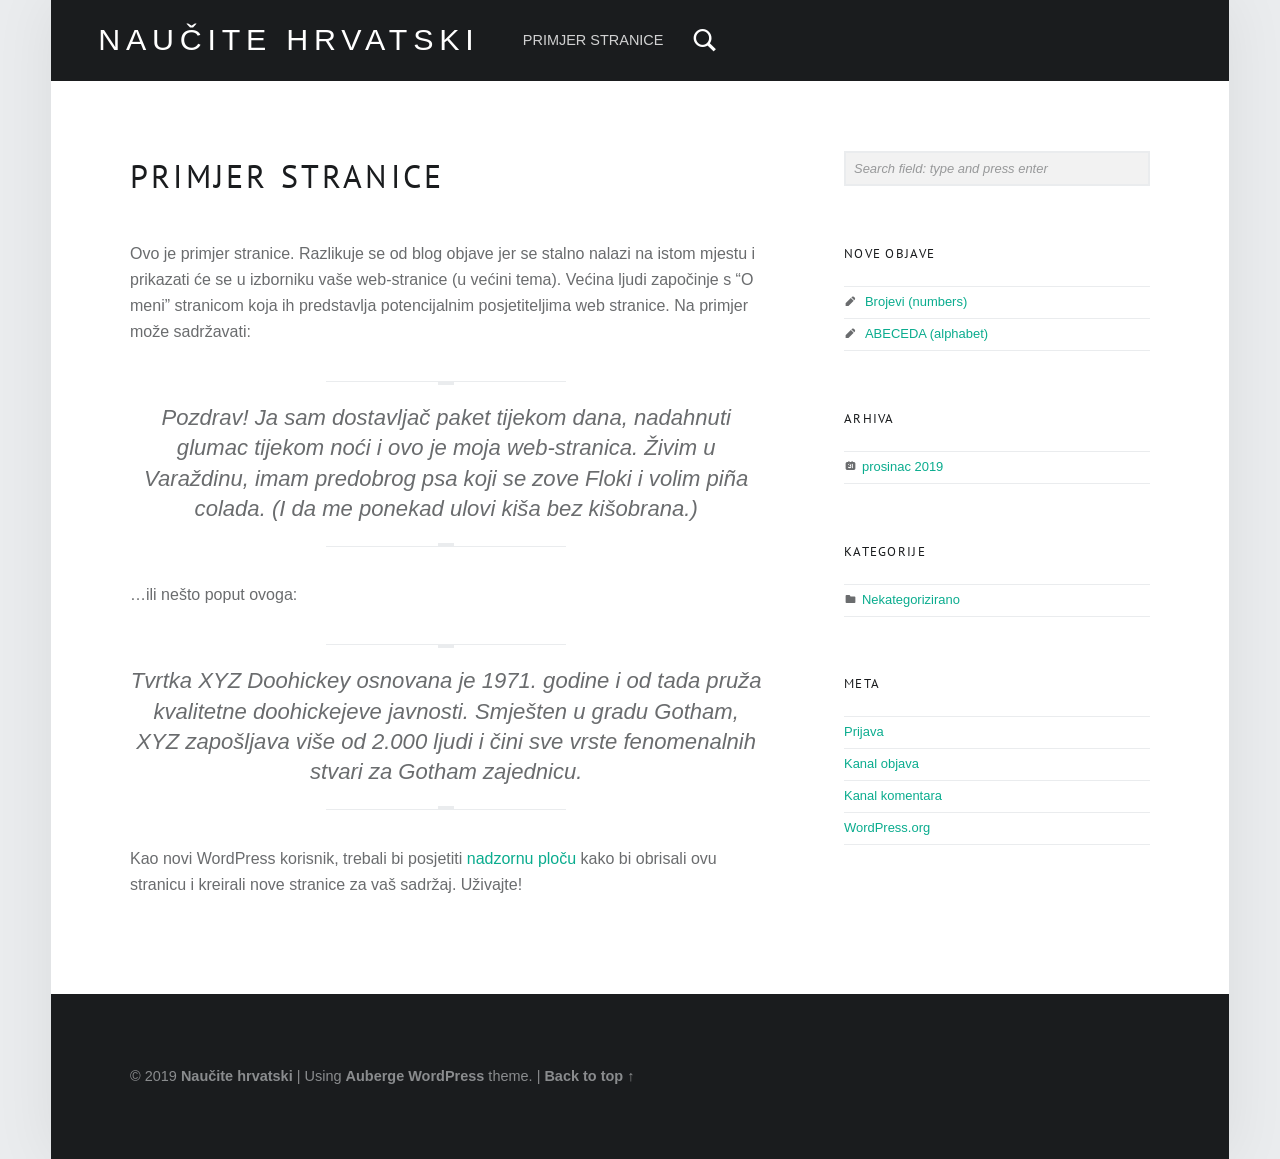
==== commit c752f378: "ajde" ====
--- a/primjer-stranice/index.html
+++ b/primjer-stranice/index.html
@@ -12,10 +12,8 @@
 <link rel='dns-prefetch' href='//fonts.googleapis.com' />
 <link rel='dns-prefetch' href='//s.w.org' />
 <link rel="alternate" type="application/rss+xml" title="Naučite hrvatski &raquo; Kanal" href="https://borna12.github.io/naucitehrvatski/feed/" />
-<link rel="alternate" type="application/rss+xml" title="Naučite hrvatski &raquo; Kanal komentara" href="https://borna12.github.io/naucitehrvatski/comments/feed/" />
-<link rel="alternate" type="application/rss+xml" title="Naučite hrvatski &raquo; Primjer stranice Kanal komentara" href="https://borna12.github.io/naucitehrvatski/primjer-stranice/feed/" />
 		<script type="text/javascript">
-			window._wpemojiSettings = {"baseUrl":"https:\/\/s.w.org\/images\/core\/emoji\/12.0.0-1\/72x72\/","ext":".png","svgUrl":"https:\/\/s.w.org\/images\/core\/emoji\/12.0.0-1\/svg\/","svgExt":".svg","source":{"concatemoji":"https:\/\/borna12.github.io\/naucitehrvatski\/wp-includes\/js\/wp-emoji-release.min.js?ver=5.3"}};
+			window._wpemojiSettings = {"baseUrl":"https:\/\/s.w.org\/images\/core\/emoji\/12.0.0-1\/72x72\/","ext":".png","svgUrl":"https:\/\/s.w.org\/images\/core\/emoji\/12.0.0-1\/svg\/","svgExt":".svg","source":{"concatemoji":"https:\/\/borna12.github.io\/naucitehrvatski\/wp-includes\/js\/wp-emoji-release.min.js?ver=5.3.2"}};
 			!function(e,a,t){var r,n,o,i,p=a.createElement("canvas"),s=p.getContext&&p.getContext("2d");function c(e,t){var a=String.fromCharCode;s.clearRect(0,0,p.width,p.height),s.fillText(a.apply(this,e),0,0);var r=p.toDataURL();return s.clearRect(0,0,p.width,p.height),s.fillText(a.apply(this,t),0,0),r===p.toDataURL()}function l(e){if(!s||!s.fillText)return!1;switch(s.textBaseline="top",s.font="600 32px Arial",e){case"flag":return!c([127987,65039,8205,9895,65039],[127987,65039,8203,9895,65039])&&(!c([55356,56826,55356,56819],[55356,56826,8203,55356,56819])&&!c([55356,57332,56128,56423,56128,56418,56128,56421,56128,56430,56128,56423,56128,56447],[55356,57332,8203,56128,56423,8203,56128,56418,8203,56128,56421,8203,56128,56430,8203,56128,56423,8203,56128,56447]));case"emoji":return!c([55357,56424,55356,57342,8205,55358,56605,8205,55357,56424,55356,57340],[55357,56424,55356,57342,8203,55358,56605,8203,55357,56424,55356,57340])}return!1}function d(e){var t=a.createElement("script");t.src=e,t.defer=t.type="text/javascript",a.getElementsByTagName("head")[0].appendChild(t)}for(i=Array("flag","emoji"),t.supports={everything:!0,everythingExceptFlag:!0},o=0;o<i.length;o++)t.supports[i[o]]=l(i[o]),t.supports.everything=t.supports.everything&&t.supports[i[o]],"flag"!==i[o]&&(t.supports.everythingExceptFlag=t.supports.everythingExceptFlag&&t.supports[i[o]]);t.supports.everythingExceptFlag=t.supports.everythingExceptFlag&&!t.supports.flag,t.DOMReady=!1,t.readyCallback=function(){t.DOMReady=!0},t.supports.everything||(n=function(){t.readyCallback()},a.addEventListener?(a.addEventListener("DOMContentLoaded",n,!1),e.addEventListener("load",n,!1)):(e.attachEvent("onload",n),a.attachEvent("onreadystatechange",function(){"complete"===a.readyState&&t.readyCallback()})),(r=t.source||{}).concatemoji?d(r.concatemoji):r.wpemoji&&r.twemoji&&(d(r.twemoji),d(r.wpemoji)))}(window,document,window._wpemojiSettings);
 		</script>
 		<style type="text/css">
@@ -32,7 +30,7 @@
 	padding: 0 !important;
 }
 </style>
-	<link rel='stylesheet' id='wp-block-library-css'  href='https://borna12.github.io/naucitehrvatski/wp-includes/css/dist/block-library/style.min.css?ver=5.3' type='text/css' media='all' />
+	<link rel='stylesheet' id='wp-block-library-css'  href='https://borna12.github.io/naucitehrvatski/wp-includes/css/dist/block-library/style.min.css?ver=5.3.2' type='text/css' media='all' />
 <link rel='stylesheet' id='wm-google-fonts-css'  href='http://fonts.googleapis.com/css?family=PT+Sans&#038;subset&#038;ver=2.7.2' type='text/css' media='all' />
 <link rel='stylesheet' id='genericons-neue-css'  href='https://borna12.github.io/naucitehrvatski/wp-content/themes/auberge/assets/fonts/genericons-neue/genericons-neue.css?ver=2.7.2' type='text/css' media='all' />
 <link rel='stylesheet' id='wm-main-css'  href='https://borna12.github.io/naucitehrvatski/wp-content/themes/auberge/assets/css/main.css?ver=2.7.2' type='text/css' media='all' />
@@ -59,16 +57,16 @@
 <link rel='https://api.w.org/' href='https://borna12.github.io/naucitehrvatski/wp-json/' />
 <link rel="EditURI" type="application/rsd+xml" title="RSD" href="https://borna12.github.io/naucitehrvatski/xmlrpc.php?rsd" />
 <link rel="wlwmanifest" type="application/wlwmanifest+xml" href="https://borna12.github.io/naucitehrvatski/wp-includes/wlwmanifest.xml" /> 
-<meta name="generator" content="WordPress 5.3" />
+<meta name="generator" content="WordPress 5.3.2" />
 <link rel="canonical" href="https://borna12.github.io/naucitehrvatski/primjer-stranice/" />
 <link rel='shortlink' href='https://borna12.github.io/naucitehrvatski/?p=2' />
 <link rel="alternate" type="application/json+oembed" href="https://borna12.github.io/naucitehrvatski/wp-json/oembed/1.0/embed?url=https%3A%2F%2Fborna12.github.io%2Fnaucitehrvatski%2Fprimjer-stranice%2F" />
 <link rel="alternate" type="text/xml+oembed" href="https://borna12.github.io/naucitehrvatski/wp-json/oembed/1.0/embed?url=https%3A%2F%2Fborna12.github.io%2Fnaucitehrvatski%2Fprimjer-stranice%2F&#038;format=xml" />
-<style type="text/css">.recentcomments a{display:inline !important;padding:0 !important;margin:0 !important;}</style>
+
 </head>
 
 
-<body id="top" class="is-singular not-front-page page page-id-2 page-template-default" >
+<body id="top" class="elementor-default is-singular locale-hr not-front-page page page-id-2 page-template-default" >
 
 <div id="page" class="hfeed site">
 
@@ -184,10 +182,13 @@
 </form>
 </section>		<section id="recent-posts-2" class="widget widget_recent_entries">		<h3 class="widget-title">Nove objave</h3>		<ul>
 											<li>
-					<a href="https://borna12.github.io/naucitehrvatski/2019/12/12/dan-svijete/">Dobar dan, svijete!</a>
+					<a href="https://borna12.github.io/naucitehrvatski/2019/12/26/brojevi-numbers/">Brojevi (numbers)</a>
+									</li>
+											<li>
+					<a href="https://borna12.github.io/naucitehrvatski/2019/12/13/abeceda-alphabet/">ABECEDA (alphabet)</a>
 									</li>
 					</ul>
-		</section><section id="recent-comments-2" class="widget widget_recent_comments"><h3 class="widget-title">Najnoviji komentari</h3><ul id="recentcomments"><li class="recentcomments"><span class="comment-author-link"><a href='https://wordpress.org/' rel='external nofollow ugc' class='url'>WordPress komentator</a></span> o <a href="https://borna12.github.io/naucitehrvatski/2019/12/12/dan-svijete/#comment-1">Dobar dan, svijete!</a></li></ul></section><section id="archives-2" class="widget widget_archive"><h3 class="widget-title">Arhiva</h3>		<ul>
+		</section><section id="archives-2" class="widget widget_archive"><h3 class="widget-title">Arhiva</h3>		<ul>
 				<li><a href='https://borna12.github.io/naucitehrvatski/2019/12/'>prosinac 2019</a></li>
 		</ul>
 			</section><section id="categories-2" class="widget widget_categories"><h3 class="widget-title">Kategorije</h3>		<ul>
@@ -243,7 +244,7 @@
 /* ]]> */
 </script>
 <script type='text/javascript' src='https://borna12.github.io/naucitehrvatski/wp-content/themes/auberge/assets/js/scripts-global.js?ver=2.7.2'></script>
-<script type='text/javascript' src='https://borna12.github.io/naucitehrvatski/wp-includes/js/wp-embed.min.js?ver=5.3'></script>
+<script type='text/javascript' src='https://borna12.github.io/naucitehrvatski/wp-includes/js/wp-embed.min.js?ver=5.3.2'></script>
 
 </body>
 
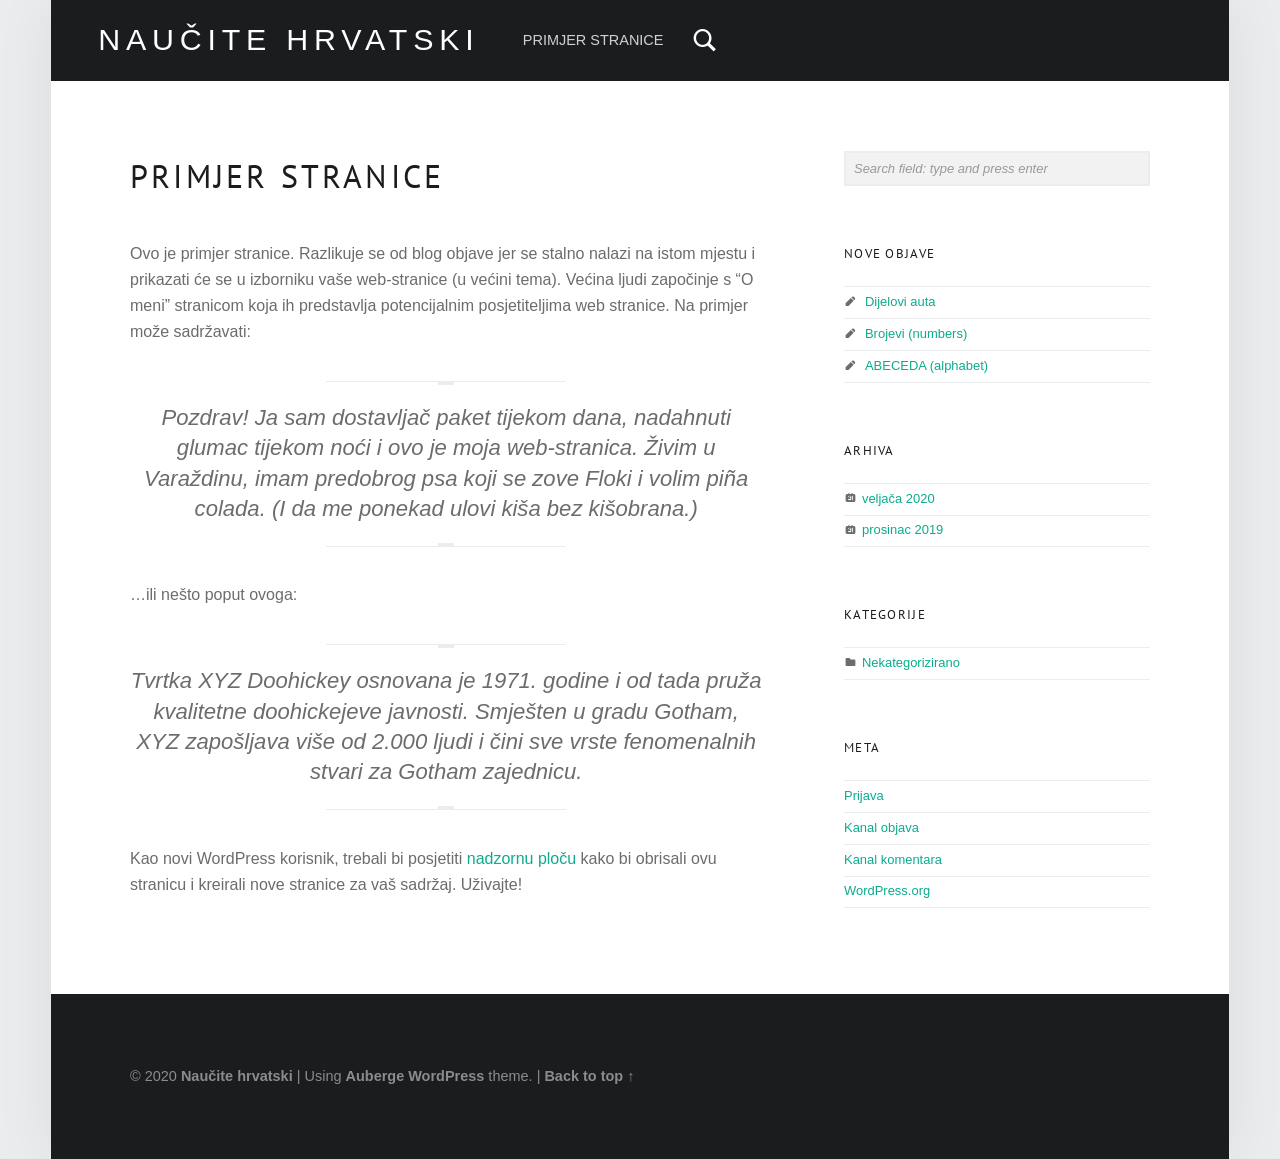
==== commit 2f9d62e4: "ajd da vidimo" ====
--- a/primjer-stranice/index.html
+++ b/primjer-stranice/index.html
@@ -8,12 +8,12 @@
 <meta charset="UTF-8" />
 <meta name="viewport" content="width=device-width, initial-scale=1" />
 <link rel="profile" href="http://gmpg.org/xfn/11" />
-<link rel="pingback" href="https://borna12.github.io/naucitehrvatski/xmlrpc.php" />
+<link rel="pingback" href="./../xmlrpc.php" />
 <link rel='dns-prefetch' href='//fonts.googleapis.com' />
 <link rel='dns-prefetch' href='//s.w.org' />
-<link rel="alternate" type="application/rss+xml" title="Naučite hrvatski &raquo; Kanal" href="https://borna12.github.io/naucitehrvatski/feed/" />
+<link rel="alternate" type="application/rss+xml" title="Naučite hrvatski &raquo; Kanal" href="./../feed/index.html" />
 		<script type="text/javascript">
-			window._wpemojiSettings = {"baseUrl":"https:\/\/s.w.org\/images\/core\/emoji\/12.0.0-1\/72x72\/","ext":".png","svgUrl":"https:\/\/s.w.org\/images\/core\/emoji\/12.0.0-1\/svg\/","svgExt":".svg","source":{"concatemoji":"https:\/\/borna12.github.io\/naucitehrvatski\/wp-includes\/js\/wp-emoji-release.min.js?ver=5.3.2"}};
+			window._wpemojiSettings = {"baseUrl":"https:\/\/s.w.org\/images\/core\/emoji\/12.0.0-1\/72x72\/","ext":".png","svgUrl":"https:\/\/s.w.org\/images\/core\/emoji\/12.0.0-1\/svg\/","svgExt":".svg","source":{"concatemoji":".\/wp-includes\/js\/wp-emoji-release.min.js?ver=5.3.2"}};
 			!function(e,a,t){var r,n,o,i,p=a.createElement("canvas"),s=p.getContext&&p.getContext("2d");function c(e,t){var a=String.fromCharCode;s.clearRect(0,0,p.width,p.height),s.fillText(a.apply(this,e),0,0);var r=p.toDataURL();return s.clearRect(0,0,p.width,p.height),s.fillText(a.apply(this,t),0,0),r===p.toDataURL()}function l(e){if(!s||!s.fillText)return!1;switch(s.textBaseline="top",s.font="600 32px Arial",e){case"flag":return!c([127987,65039,8205,9895,65039],[127987,65039,8203,9895,65039])&&(!c([55356,56826,55356,56819],[55356,56826,8203,55356,56819])&&!c([55356,57332,56128,56423,56128,56418,56128,56421,56128,56430,56128,56423,56128,56447],[55356,57332,8203,56128,56423,8203,56128,56418,8203,56128,56421,8203,56128,56430,8203,56128,56423,8203,56128,56447]));case"emoji":return!c([55357,56424,55356,57342,8205,55358,56605,8205,55357,56424,55356,57340],[55357,56424,55356,57342,8203,55358,56605,8203,55357,56424,55356,57340])}return!1}function d(e){var t=a.createElement("script");t.src=e,t.defer=t.type="text/javascript",a.getElementsByTagName("head")[0].appendChild(t)}for(i=Array("flag","emoji"),t.supports={everything:!0,everythingExceptFlag:!0},o=0;o<i.length;o++)t.supports[i[o]]=l(i[o]),t.supports.everything=t.supports.everything&&t.supports[i[o]],"flag"!==i[o]&&(t.supports.everythingExceptFlag=t.supports.everythingExceptFlag&&t.supports[i[o]]);t.supports.everythingExceptFlag=t.supports.everythingExceptFlag&&!t.supports.flag,t.DOMReady=!1,t.readyCallback=function(){t.DOMReady=!0},t.supports.everything||(n=function(){t.readyCallback()},a.addEventListener?(a.addEventListener("DOMContentLoaded",n,!1),e.addEventListener("load",n,!1)):(e.attachEvent("onload",n),a.attachEvent("onreadystatechange",function(){"complete"===a.readyState&&t.readyCallback()})),(r=t.source||{}).concatemoji?d(r.concatemoji):r.wpemoji&&r.twemoji&&(d(r.twemoji),d(r.wpemoji)))}(window,document,window._wpemojiSettings);
 		</script>
 		<style type="text/css">
@@ -30,11 +30,12 @@
 	padding: 0 !important;
 }
 </style>
-	<link rel='stylesheet' id='wp-block-library-css'  href='https://borna12.github.io/naucitehrvatski/wp-includes/css/dist/block-library/style.min.css?ver=5.3.2' type='text/css' media='all' />
+	<link rel='stylesheet' id='wp-block-library-css'  href='./../wp-includes/css/dist/block-library/style.min.css?ver=5.3.2' type='text/css' media='all' />
+<link rel='stylesheet' id='h5p-plugin-styles-css'  href='./../wp-content/plugins/h5p/h5p-php-library/styles/h5p.css?ver=1.15.0' type='text/css' media='all' />
 <link rel='stylesheet' id='wm-google-fonts-css'  href='http://fonts.googleapis.com/css?family=PT+Sans&#038;subset&#038;ver=2.7.2' type='text/css' media='all' />
-<link rel='stylesheet' id='genericons-neue-css'  href='https://borna12.github.io/naucitehrvatski/wp-content/themes/auberge/assets/fonts/genericons-neue/genericons-neue.css?ver=2.7.2' type='text/css' media='all' />
-<link rel='stylesheet' id='wm-main-css'  href='https://borna12.github.io/naucitehrvatski/wp-content/themes/auberge/assets/css/main.css?ver=2.7.2' type='text/css' media='all' />
-<link rel='stylesheet' id='wm-custom-css'  href='https://borna12.github.io/naucitehrvatski/wp-content/themes/auberge/assets/css/custom.css?ver=2.7.2' type='text/css' media='all' />
+<link rel='stylesheet' id='genericons-neue-css'  href='./../wp-content/themes/auberge/assets/fonts/genericons-neue/genericons-neue.css?ver=2.7.2' type='text/css' media='all' />
+<link rel='stylesheet' id='wm-main-css'  href='./../wp-content/themes/auberge/assets/css/main.css?ver=2.7.2' type='text/css' media='all' />
+<link rel='stylesheet' id='wm-custom-css'  href='./../wp-content/themes/auberge/assets/css/custom.css?ver=2.7.2' type='text/css' media='all' />
 <style id='auberge-inline-css' type='text/css'>
 /* START CSS variables */
 :root { 
@@ -42,26 +43,26 @@
 }
 /* END CSS variables */
 </style>
-<link rel='stylesheet' id='wm-stylesheet-css'  href='https://borna12.github.io/naucitehrvatski/wp-content/themes/auberge/style.css?ver=2.7.2' type='text/css' media='all' />
-<script type='text/javascript' src='https://borna12.github.io/naucitehrvatski/wp-content/themes/auberge/library/js/vendor/css-vars-ponyfill/css-vars-ponyfill.min.js?ver=1.16.1'></script>
+<link rel='stylesheet' id='wm-stylesheet-css'  href='./../wp-content/themes/auberge/style.css?ver=2.7.2' type='text/css' media='all' />
+<script type='text/javascript' src='./../wp-content/themes/auberge/library/js/vendor/css-vars-ponyfill/css-vars-ponyfill.min.js?ver=1.16.1'></script>
 <script type='text/javascript'>
 window.onload = function() {
 	cssVars( {
 		onlyVars: true,
-		exclude: 'link:not([href^="https://borna12.github.io/naucitehrvatski/wp-content/themes"])'
+		exclude: 'link:not([href^="./wp-content/themes"])'
 	} );
 };
 </script>
-<script type='text/javascript' src='https://borna12.github.io/naucitehrvatski/wp-includes/js/jquery/jquery.js?ver=1.12.4-wp'></script>
-<script type='text/javascript' src='https://borna12.github.io/naucitehrvatski/wp-includes/js/jquery/jquery-migrate.min.js?ver=1.4.1'></script>
-<link rel='https://api.w.org/' href='https://borna12.github.io/naucitehrvatski/wp-json/' />
-<link rel="EditURI" type="application/rsd+xml" title="RSD" href="https://borna12.github.io/naucitehrvatski/xmlrpc.php?rsd" />
-<link rel="wlwmanifest" type="application/wlwmanifest+xml" href="https://borna12.github.io/naucitehrvatski/wp-includes/wlwmanifest.xml" /> 
+<script type='text/javascript' src='./../wp-includes/js/jquery/jquery.js?ver=1.12.4-wp'></script>
+<script type='text/javascript' src='./../wp-includes/js/jquery/jquery-migrate.min.js?ver=1.4.1'></script>
+<link rel='https://api.w.org/' href='./../wp-json/index.html' />
+<link rel="EditURI" type="application/rsd+xml" title="RSD" href="./../xmlrpc.php?rsd" />
+<link rel="wlwmanifest" type="application/wlwmanifest+xml" href="./../wp-includes/wlwmanifest.xml" /> 
 <meta name="generator" content="WordPress 5.3.2" />
-<link rel="canonical" href="https://borna12.github.io/naucitehrvatski/primjer-stranice/" />
-<link rel='shortlink' href='https://borna12.github.io/naucitehrvatski/?p=2' />
-<link rel="alternate" type="application/json+oembed" href="https://borna12.github.io/naucitehrvatski/wp-json/oembed/1.0/embed?url=https%3A%2F%2Fborna12.github.io%2Fnaucitehrvatski%2Fprimjer-stranice%2F" />
-<link rel="alternate" type="text/xml+oembed" href="https://borna12.github.io/naucitehrvatski/wp-json/oembed/1.0/embed?url=https%3A%2F%2Fborna12.github.io%2Fnaucitehrvatski%2Fprimjer-stranice%2F&#038;format=xml" />
+<link rel="canonical" href="./index.html" />
+<link rel='shortlink' href='./../index.html?p=2' />
+<link rel="alternate" type="application/json+oembed" href="./../wp-json/oembed/1.0/embed/index.html?url=.%2Fprimjer-stranice%2F" />
+<link rel="alternate" type="text/xml+oembed" href="./../wp-json/oembed/1.0/embed/index.html?url=.%2Fprimjer-stranice%2F&#038;format=xml" />
 
 </head>
 
@@ -79,7 +80,7 @@
 	
 	<div class="site-branding-text">
 					<p class="site-title">
-				<a href="https://borna12.github.io/naucitehrvatski/" class="site-title-text" rel="home">Naučite hrvatski</a>
+				<a href="./../index.html" class="site-title-text" rel="home">Naučite hrvatski</a>
 			</p>
 				</div>
 
@@ -93,7 +94,7 @@
 	<div id="main-navigation-inner" class="main-navigation-inner">
 
 		<div class="menu"><ul>
-<li class="page_item page-item-2 current_page_item"><a href="https://borna12.github.io/naucitehrvatski/primjer-stranice/" aria-current="page">Primjer stranice</a></li>
+<li class="page_item page-item-2 current_page_item"><a href="./index.html" aria-current="page">Primjer stranice</a></li>
 </ul></div>
 
 		
@@ -105,7 +106,7 @@
 	</a>
 
 	
-<form role="search" method="get" class="form-search" action="https://borna12.github.io/naucitehrvatski/">
+<form role="search" method="get" class="form-search" action="./../index.html">
 
 	<label for="search-field" class="screen-reader-text">
 		Search	</label>
@@ -156,7 +157,7 @@
 
 
 
-<p>Kao novi WordPress korisnik, trebali bi posjetiti <a href="https://borna12.github.io/naucitehrvatski/wp-admin/">nadzornu ploču</a> kako bi obrisali ovu stranicu i kreirali nove stranice za vaš sadržaj. Uživajte!</p>
+<p>Kao novi WordPress korisnik, trebali bi posjetiti <a href="./../wp-admin/index.html">nadzornu ploču</a> kako bi obrisali ovu stranicu i kreirali nove stranice za vaš sadržaj. Uživajte!</p>
 
 		
 	</div>
@@ -172,7 +173,7 @@
 		<a href="#" id="toggle-mobile-sidebar" class="toggle-mobile-sidebar button" aria-controls="secondary" aria-expanded="false">Toggle sidebar</a>
 
 		<section id="search-2" class="widget widget_search">
-<form role="search" method="get" class="form-search" action="https://borna12.github.io/naucitehrvatski/">
+<form role="search" method="get" class="form-search" action="./../index.html">
 
 	<label for="search-field" class="screen-reader-text">
 		Search	</label>
@@ -182,23 +183,27 @@
 </form>
 </section>		<section id="recent-posts-2" class="widget widget_recent_entries">		<h3 class="widget-title">Nove objave</h3>		<ul>
 											<li>
-					<a href="https://borna12.github.io/naucitehrvatski/2019/12/26/brojevi-numbers/">Brojevi (numbers)</a>
+					<a href="./../2020/02/27/dijelovi-auta/index.html">Dijelovi auta</a>
 									</li>
 											<li>
-					<a href="https://borna12.github.io/naucitehrvatski/2019/12/13/abeceda-alphabet/">ABECEDA (alphabet)</a>
+					<a href="./../2019/12/26/brojevi-numbers/index.html">Brojevi (numbers)</a>
+									</li>
+											<li>
+					<a href="./../2019/12/13/abeceda-alphabet/index.html">ABECEDA (alphabet)</a>
 									</li>
 					</ul>
 		</section><section id="archives-2" class="widget widget_archive"><h3 class="widget-title">Arhiva</h3>		<ul>
-				<li><a href='https://borna12.github.io/naucitehrvatski/2019/12/'>prosinac 2019</a></li>
+				<li><a href='./../2020/02/index.html'>veljača 2020</a></li>
+	<li><a href='./../2019/12/index.html'>prosinac 2019</a></li>
 		</ul>
 			</section><section id="categories-2" class="widget widget_categories"><h3 class="widget-title">Kategorije</h3>		<ul>
-				<li class="cat-item cat-item-1"><a href="https://borna12.github.io/naucitehrvatski/category/nekategorizirano/">Nekategorizirano</a>
+				<li class="cat-item cat-item-1"><a href="./../category/nekategorizirano/index.html">Nekategorizirano</a>
 </li>
 		</ul>
 			</section><section id="meta-2" class="widget widget_meta"><h3 class="widget-title">Meta</h3>			<ul>
-						<li><a href="https://borna12.github.io/naucitehrvatski/wp-login.php">Prijava</a></li>
-			<li><a href="https://borna12.github.io/naucitehrvatski/feed/">Kanal objava</a></li>
-			<li><a href="https://borna12.github.io/naucitehrvatski/comments/feed/">Kanal komentara</a></li>
+						<li><a href="./../wp-login.php">Prijava</a></li>
+			<li><a href="./../feed/index.html">Kanal objava</a></li>
+			<li><a href="./../comments/feed/index.html">Kanal komentara</a></li>
 			<li><a href="https://wordpress.org/">WordPress.org</a></li>			</ul>
 			</section>
 	</aside>
@@ -219,7 +224,7 @@
 
 		<div class="site-info" role="contentinfo">
 			
-				&copy; 2019 <a href="https://borna12.github.io/naucitehrvatski/">Naučite hrvatski</a>
+				&copy; 2020 <a href="./../index.html">Naučite hrvatski</a>
 				<span class="sep"> | </span>
 				Using <a rel="nofollow" href="https://www.webmandesign.eu/portfolio/auberge-wordpress-theme/"><strong>Auberge</strong></a> <a rel="nofollow" href="https://wordpress.org/">WordPress</a> theme.				<span class="sep"> | </span>
 				<a href="#top" id="back-to-top" class="back-to-top">Back to top &uarr;</a>
@@ -236,15 +241,15 @@
 
 </div><!-- /#page -->
 
-<script type='text/javascript' src='https://borna12.github.io/naucitehrvatski/wp-includes/js/imagesloaded.min.js?ver=3.2.0'></script>
-<script type='text/javascript' src='https://borna12.github.io/naucitehrvatski/wp-content/themes/auberge/assets/js/scripts-navigation.js?ver=2.7.2'></script>
+<script type='text/javascript' src='./../wp-includes/js/imagesloaded.min.js?ver=3.2.0'></script>
+<script type='text/javascript' src='./../wp-content/themes/auberge/assets/js/scripts-navigation.js?ver=2.7.2'></script>
 <script type='text/javascript'>
 /* <![CDATA[ */
 var $scriptsInline = {"text_menu_group_nav":"\u2191 Menu sections"};
 /* ]]> */
 </script>
-<script type='text/javascript' src='https://borna12.github.io/naucitehrvatski/wp-content/themes/auberge/assets/js/scripts-global.js?ver=2.7.2'></script>
-<script type='text/javascript' src='https://borna12.github.io/naucitehrvatski/wp-includes/js/wp-embed.min.js?ver=5.3.2'></script>
+<script type='text/javascript' src='./../wp-content/themes/auberge/assets/js/scripts-global.js?ver=2.7.2'></script>
+<script type='text/javascript' src='./../wp-includes/js/wp-embed.min.js?ver=5.3.2'></script>
 
 </body>
 
--- a/wp-includes/css/dist/block-library/style.min.css
+++ b/wp-includes/css/dist/block-library/style.min.css
@@ -0,0 +1 @@
+.wp-block-audio figcaption{margin-top:.5em;margin-bottom:1em}.wp-block-audio audio{width:100%;min-width:300px}.wp-block-button{color:#fff}.wp-block-button.aligncenter{text-align:center}.wp-block-button.alignright{text-align:right}.wp-block-button__link{background-color:#32373c;border:none;border-radius:28px;box-shadow:none;color:inherit;cursor:pointer;display:inline-block;font-size:18px;margin:0;padding:12px 24px;text-align:center;text-decoration:none;overflow-wrap:break-word}.wp-block-button__link:active,.wp-block-button__link:focus,.wp-block-button__link:hover,.wp-block-button__link:visited{color:inherit}.is-style-squared .wp-block-button__link{border-radius:0}.no-border-radius.wp-block-button__link{border-radius:0!important}.is-style-outline{color:#32373c}.is-style-outline .wp-block-button__link{background-color:transparent;border:2px solid}.wp-block-calendar{text-align:center}.wp-block-calendar tbody td,.wp-block-calendar th{padding:4px;border:1px solid #e2e4e7}.wp-block-calendar tfoot td{border:none}.wp-block-calendar table{width:100%;border-collapse:collapse;font-family:-apple-system,BlinkMacSystemFont,Segoe UI,Roboto,Oxygen-Sans,Ubuntu,Cantarell,Helvetica Neue,sans-serif}.wp-block-calendar table th{font-weight:400;background:#edeff0}.wp-block-calendar a{text-decoration:underline}.wp-block-calendar tfoot a{color:#00739c}.wp-block-calendar table caption,.wp-block-calendar table tbody{color:#40464d}.wp-block-categories.alignleft{margin-right:2em}.wp-block-categories.alignright{margin-left:2em}.wp-block-columns{display:flex;margin-bottom:28px;flex-wrap:wrap}@media (min-width:782px){.wp-block-columns{flex-wrap:nowrap}}.wp-block-column{flex-grow:1;min-width:0;word-break:break-word;overflow-wrap:break-word}@media (max-width:599px){.wp-block-column{flex-basis:100%!important}}@media (min-width:600px){.wp-block-column{flex-basis:calc(50% - 16px);flex-grow:0}.wp-block-column:nth-child(2n){margin-left:32px}}@media (min-width:782px){.wp-block-column:not(:first-child){margin-left:32px}}.wp-block-columns.are-vertically-aligned-top{align-items:flex-start}.wp-block-columns.are-vertically-aligned-center{align-items:center}.wp-block-columns.are-vertically-aligned-bottom{align-items:flex-end}.wp-block-column.is-vertically-aligned-top{align-self:flex-start}.wp-block-column.is-vertically-aligned-center{-ms-grid-row-align:center;align-self:center}.wp-block-column.is-vertically-aligned-bottom{align-self:flex-end}.wp-block-cover,.wp-block-cover-image{position:relative;background-color:#000;background-size:cover;background-position:50%;min-height:430px;height:100%;width:100%;display:flex;justify-content:center;align-items:center;overflow:hidden}.wp-block-cover-image.has-parallax,.wp-block-cover.has-parallax{background-attachment:fixed}@supports (-webkit-overflow-scrolling:touch){.wp-block-cover-image.has-parallax,.wp-block-cover.has-parallax{background-attachment:scroll}}@media (prefers-reduced-motion:reduce){.wp-block-cover-image.has-parallax,.wp-block-cover.has-parallax{background-attachment:scroll}}.wp-block-cover-image.has-background-dim:before,.wp-block-cover.has-background-dim:before{content:"";position:absolute;top:0;left:0;bottom:0;right:0;background-color:inherit;opacity:.5;z-index:1}.wp-block-cover-image.has-background-dim.has-background-dim-10:before,.wp-block-cover.has-background-dim.has-background-dim-10:before{opacity:.1}.wp-block-cover-image.has-background-dim.has-background-dim-20:before,.wp-block-cover.has-background-dim.has-background-dim-20:before{opacity:.2}.wp-block-cover-image.has-background-dim.has-background-dim-30:before,.wp-block-cover.has-background-dim.has-background-dim-30:before{opacity:.3}.wp-block-cover-image.has-background-dim.has-background-dim-40:before,.wp-block-cover.has-background-dim.has-background-dim-40:before{opacity:.4}.wp-block-cover-image.has-background-dim.has-background-dim-50:before,.wp-block-cover.has-background-dim.has-background-dim-50:before{opacity:.5}.wp-block-cover-image.has-background-dim.has-background-dim-60:before,.wp-block-cover.has-background-dim.has-background-dim-60:before{opacity:.6}.wp-block-cover-image.has-background-dim.has-background-dim-70:before,.wp-block-cover.has-background-dim.has-background-dim-70:before{opacity:.7}.wp-block-cover-image.has-background-dim.has-background-dim-80:before,.wp-block-cover.has-background-dim.has-background-dim-80:before{opacity:.8}.wp-block-cover-image.has-background-dim.has-background-dim-90:before,.wp-block-cover.has-background-dim.has-background-dim-90:before{opacity:.9}.wp-block-cover-image.has-background-dim.has-background-dim-100:before,.wp-block-cover.has-background-dim.has-background-dim-100:before{opacity:1}.wp-block-cover-image.alignleft,.wp-block-cover-image.alignright,.wp-block-cover.alignleft,.wp-block-cover.alignright{max-width:305px;width:100%}.wp-block-cover-image:after,.wp-block-cover:after{display:block;content:"";font-size:0;min-height:inherit}@supports ((position:-webkit-sticky) or (position:sticky)){.wp-block-cover-image:after,.wp-block-cover:after{content:none}}.wp-block-cover-image.aligncenter,.wp-block-cover-image.alignleft,.wp-block-cover-image.alignright,.wp-block-cover.aligncenter,.wp-block-cover.alignleft,.wp-block-cover.alignright{display:flex}.wp-block-cover-image .wp-block-cover__inner-container,.wp-block-cover .wp-block-cover__inner-container{width:calc(100% - 70px);z-index:1;color:#f8f9f9}.wp-block-cover-image .wp-block-subhead:not(.has-text-color),.wp-block-cover-image h1:not(.has-text-color),.wp-block-cover-image h2:not(.has-text-color),.wp-block-cover-image h3:not(.has-text-color),.wp-block-cover-image h4:not(.has-text-color),.wp-block-cover-image h5:not(.has-text-color),.wp-block-cover-image h6:not(.has-text-color),.wp-block-cover-image p:not(.has-text-color),.wp-block-cover .wp-block-subhead:not(.has-text-color),.wp-block-cover h1:not(.has-text-color),.wp-block-cover h2:not(.has-text-color),.wp-block-cover h3:not(.has-text-color),.wp-block-cover h4:not(.has-text-color),.wp-block-cover h5:not(.has-text-color),.wp-block-cover h6:not(.has-text-color),.wp-block-cover p:not(.has-text-color){color:inherit}.wp-block-cover__video-background{position:absolute;top:50%;left:50%;transform:translateX(-50%) translateY(-50%);width:100%;height:100%;z-index:0;-o-object-fit:cover;object-fit:cover}.wp-block-cover-image-text,.wp-block-cover-text,section.wp-block-cover-image h2{color:#fff}.wp-block-cover-image-text a,.wp-block-cover-image-text a:active,.wp-block-cover-image-text a:focus,.wp-block-cover-image-text a:hover,.wp-block-cover-text a,.wp-block-cover-text a:active,.wp-block-cover-text a:focus,.wp-block-cover-text a:hover,section.wp-block-cover-image h2 a,section.wp-block-cover-image h2 a:active,section.wp-block-cover-image h2 a:focus,section.wp-block-cover-image h2 a:hover{color:#fff}.wp-block-cover-image .wp-block-cover.has-left-content{justify-content:flex-start}.wp-block-cover-image .wp-block-cover.has-right-content{justify-content:flex-end}.wp-block-cover-image.has-left-content .wp-block-cover-image-text,.wp-block-cover.has-left-content .wp-block-cover-text,section.wp-block-cover-image.has-left-content>h2{margin-left:0;text-align:left}.wp-block-cover-image.has-right-content .wp-block-cover-image-text,.wp-block-cover.has-right-content .wp-block-cover-text,section.wp-block-cover-image.has-right-content>h2{margin-right:0;text-align:right}.wp-block-cover-image .wp-block-cover-image-text,.wp-block-cover .wp-block-cover-text,section.wp-block-cover-image>h2{font-size:2em;line-height:1.25;z-index:1;margin-bottom:0;max-width:610px;padding:14px;text-align:center}.block-editor-block-list__block[data-type="core/embed"][data-align=left] .block-editor-block-list__block-edit,.block-editor-block-list__block[data-type="core/embed"][data-align=right] .block-editor-block-list__block-edit,.wp-block-embed.alignleft,.wp-block-embed.alignright{max-width:360px;width:100%}.wp-block-embed{margin-bottom:1em}.wp-block-embed figcaption{margin-top:.5em;margin-bottom:1em}.wp-embed-responsive .wp-block-embed.wp-embed-aspect-1-1 .wp-block-embed__wrapper,.wp-embed-responsive .wp-block-embed.wp-embed-aspect-1-2 .wp-block-embed__wrapper,.wp-embed-responsive .wp-block-embed.wp-embed-aspect-4-3 .wp-block-embed__wrapper,.wp-embed-responsive .wp-block-embed.wp-embed-aspect-9-16 .wp-block-embed__wrapper,.wp-embed-responsive .wp-block-embed.wp-embed-aspect-16-9 .wp-block-embed__wrapper,.wp-embed-responsive .wp-block-embed.wp-embed-aspect-18-9 .wp-block-embed__wrapper,.wp-embed-responsive .wp-block-embed.wp-embed-aspect-21-9 .wp-block-embed__wrapper{position:relative}.wp-embed-responsive .wp-block-embed.wp-embed-aspect-1-1 .wp-block-embed__wrapper:before,.wp-embed-responsive .wp-block-embed.wp-embed-aspect-1-2 .wp-block-embed__wrapper:before,.wp-embed-responsive .wp-block-embed.wp-embed-aspect-4-3 .wp-block-embed__wrapper:before,.wp-embed-responsive .wp-block-embed.wp-embed-aspect-9-16 .wp-block-embed__wrapper:before,.wp-embed-responsive .wp-block-embed.wp-embed-aspect-16-9 .wp-block-embed__wrapper:before,.wp-embed-responsive .wp-block-embed.wp-embed-aspect-18-9 .wp-block-embed__wrapper:before,.wp-embed-responsive .wp-block-embed.wp-embed-aspect-21-9 .wp-block-embed__wrapper:before{content:"";display:block;padding-top:50%}.wp-embed-responsive .wp-block-embed.wp-embed-aspect-1-1 .wp-block-embed__wrapper iframe,.wp-embed-responsive .wp-block-embed.wp-embed-aspect-1-2 .wp-block-embed__wrapper iframe,.wp-embed-responsive .wp-block-embed.wp-embed-aspect-4-3 .wp-block-embed__wrapper iframe,.wp-embed-responsive .wp-block-embed.wp-embed-aspect-9-16 .wp-block-embed__wrapper iframe,.wp-embed-responsive .wp-block-embed.wp-embed-aspect-16-9 .wp-block-embed__wrapper iframe,.wp-embed-responsive .wp-block-embed.wp-embed-aspect-18-9 .wp-block-embed__wrapper iframe,.wp-embed-responsive .wp-block-embed.wp-embed-aspect-21-9 .wp-block-embed__wrapper iframe{position:absolute;top:0;right:0;bottom:0;left:0;width:100%;height:100%}.wp-embed-responsive .wp-block-embed.wp-embed-aspect-21-9 .wp-block-embed__wrapper:before{padding-top:42.85%}.wp-embed-responsive .wp-block-embed.wp-embed-aspect-18-9 .wp-block-embed__wrapper:before{padding-top:50%}.wp-embed-responsive .wp-block-embed.wp-embed-aspect-16-9 .wp-block-embed__wrapper:before{padding-top:56.25%}.wp-embed-responsive .wp-block-embed.wp-embed-aspect-4-3 .wp-block-embed__wrapper:before{padding-top:75%}.wp-embed-responsive .wp-block-embed.wp-embed-aspect-1-1 .wp-block-embed__wrapper:before{padding-top:100%}.wp-embed-responsive .wp-block-embed.wp-embed-aspect-9-16 .wp-block-embed__wrapper:before{padding-top:177.78%}.wp-embed-responsive .wp-block-embed.wp-embed-aspect-1-2 .wp-block-embed__wrapper:before{padding-top:200%}.wp-block-file{margin-bottom:1.5em}.wp-block-file.aligncenter{text-align:center}.wp-block-file.alignright{text-align:right}.wp-block-file .wp-block-file__button{background:#32373c;border-radius:2em;color:#fff;font-size:13px;padding:.5em 1em}.wp-block-file a.wp-block-file__button{text-decoration:none}.wp-block-file a.wp-block-file__button:active,.wp-block-file a.wp-block-file__button:focus,.wp-block-file a.wp-block-file__button:hover,.wp-block-file a.wp-block-file__button:visited{box-shadow:none;color:#fff;opacity:.85;text-decoration:none}.wp-block-file *+.wp-block-file__button{margin-left:.75em}.blocks-gallery-grid,.wp-block-gallery{display:flex;flex-wrap:wrap;list-style-type:none;padding:0;margin:0}.blocks-gallery-grid .blocks-gallery-image,.blocks-gallery-grid .blocks-gallery-item,.wp-block-gallery .blocks-gallery-image,.wp-block-gallery .blocks-gallery-item{margin:0 16px 16px 0;display:flex;flex-grow:1;flex-direction:column;justify-content:center;position:relative}.blocks-gallery-grid .blocks-gallery-image figure,.blocks-gallery-grid .blocks-gallery-item figure,.wp-block-gallery .blocks-gallery-image figure,.wp-block-gallery .blocks-gallery-item figure{margin:0;height:100%}@supports ((position:-webkit-sticky) or (position:sticky)){.blocks-gallery-grid .blocks-gallery-image figure,.blocks-gallery-grid .blocks-gallery-item figure,.wp-block-gallery .blocks-gallery-image figure,.wp-block-gallery .blocks-gallery-item figure{display:flex;align-items:flex-end;justify-content:flex-start}}.blocks-gallery-grid .blocks-gallery-image img,.blocks-gallery-grid .blocks-gallery-item img,.wp-block-gallery .blocks-gallery-image img,.wp-block-gallery .blocks-gallery-item img{display:block;max-width:100%;height:auto;width:100%}@supports ((position:-webkit-sticky) or (position:sticky)){.blocks-gallery-grid .blocks-gallery-image img,.blocks-gallery-grid .blocks-gallery-item img,.wp-block-gallery .blocks-gallery-image img,.wp-block-gallery .blocks-gallery-item img{width:auto}}.blocks-gallery-grid .blocks-gallery-image figcaption,.blocks-gallery-grid .blocks-gallery-item figcaption,.wp-block-gallery .blocks-gallery-image figcaption,.wp-block-gallery .blocks-gallery-item figcaption{position:absolute;bottom:0;width:100%;max-height:100%;overflow:auto;padding:40px 10px 9px;color:#fff;text-align:center;font-size:13px;background:linear-gradient(0deg,rgba(0,0,0,.7),rgba(0,0,0,.3) 70%,transparent)}.blocks-gallery-grid .blocks-gallery-image figcaption img,.blocks-gallery-grid .blocks-gallery-item figcaption img,.wp-block-gallery .blocks-gallery-image figcaption img,.wp-block-gallery .blocks-gallery-item figcaption img{display:inline}.blocks-gallery-grid.is-cropped .blocks-gallery-image a,.blocks-gallery-grid.is-cropped .blocks-gallery-image img,.blocks-gallery-grid.is-cropped .blocks-gallery-item a,.blocks-gallery-grid.is-cropped .blocks-gallery-item img,.wp-block-gallery.is-cropped .blocks-gallery-image a,.wp-block-gallery.is-cropped .blocks-gallery-image img,.wp-block-gallery.is-cropped .blocks-gallery-item a,.wp-block-gallery.is-cropped .blocks-gallery-item img{width:100%}@supports ((position:-webkit-sticky) or (position:sticky)){.blocks-gallery-grid.is-cropped .blocks-gallery-image a,.blocks-gallery-grid.is-cropped .blocks-gallery-image img,.blocks-gallery-grid.is-cropped .blocks-gallery-item a,.blocks-gallery-grid.is-cropped .blocks-gallery-item img,.wp-block-gallery.is-cropped .blocks-gallery-image a,.wp-block-gallery.is-cropped .blocks-gallery-image img,.wp-block-gallery.is-cropped .blocks-gallery-item a,.wp-block-gallery.is-cropped .blocks-gallery-item img{height:100%;flex:1;-o-object-fit:cover;object-fit:cover}}.blocks-gallery-grid .blocks-gallery-image,.blocks-gallery-grid .blocks-gallery-item,.wp-block-gallery .blocks-gallery-image,.wp-block-gallery .blocks-gallery-item{width:calc((100% - 16px)/2)}.blocks-gallery-grid .blocks-gallery-image:nth-of-type(2n),.blocks-gallery-grid .blocks-gallery-item:nth-of-type(2n),.wp-block-gallery .blocks-gallery-image:nth-of-type(2n),.wp-block-gallery .blocks-gallery-item:nth-of-type(2n){margin-right:0}.blocks-gallery-grid.columns-1 .blocks-gallery-image,.blocks-gallery-grid.columns-1 .blocks-gallery-item,.wp-block-gallery.columns-1 .blocks-gallery-image,.wp-block-gallery.columns-1 .blocks-gallery-item{width:100%;margin-right:0}@media (min-width:600px){.blocks-gallery-grid.columns-3 .blocks-gallery-image,.blocks-gallery-grid.columns-3 .blocks-gallery-item,.wp-block-gallery.columns-3 .blocks-gallery-image,.wp-block-gallery.columns-3 .blocks-gallery-item{width:calc((100% - 32px)/3);margin-right:16px}@supports (-ms-ime-align:auto){.blocks-gallery-grid.columns-3 .blocks-gallery-image,.blocks-gallery-grid.columns-3 .blocks-gallery-item,.wp-block-gallery.columns-3 .blocks-gallery-image,.wp-block-gallery.columns-3 .blocks-gallery-item{width:calc((100% - 32px)/3 - 1px)}}.blocks-gallery-grid.columns-4 .blocks-gallery-image,.blocks-gallery-grid.columns-4 .blocks-gallery-item,.wp-block-gallery.columns-4 .blocks-gallery-image,.wp-block-gallery.columns-4 .blocks-gallery-item{width:calc((100% - 48px)/4);margin-right:16px}@supports (-ms-ime-align:auto){.blocks-gallery-grid.columns-4 .blocks-gallery-image,.blocks-gallery-grid.columns-4 .blocks-gallery-item,.wp-block-gallery.columns-4 .blocks-gallery-image,.wp-block-gallery.columns-4 .blocks-gallery-item{width:calc((100% - 48px)/4 - 1px)}}.blocks-gallery-grid.columns-5 .blocks-gallery-image,.blocks-gallery-grid.columns-5 .blocks-gallery-item,.wp-block-gallery.columns-5 .blocks-gallery-image,.wp-block-gallery.columns-5 .blocks-gallery-item{width:calc((100% - 64px)/5);margin-right:16px}@supports (-ms-ime-align:auto){.blocks-gallery-grid.columns-5 .blocks-gallery-image,.blocks-gallery-grid.columns-5 .blocks-gallery-item,.wp-block-gallery.columns-5 .blocks-gallery-image,.wp-block-gallery.columns-5 .blocks-gallery-item{width:calc((100% - 64px)/5 - 1px)}}.blocks-gallery-grid.columns-6 .blocks-gallery-image,.blocks-gallery-grid.columns-6 .blocks-gallery-item,.wp-block-gallery.columns-6 .blocks-gallery-image,.wp-block-gallery.columns-6 .blocks-gallery-item{width:calc((100% - 80px)/6);margin-right:16px}@supports (-ms-ime-align:auto){.blocks-gallery-grid.columns-6 .blocks-gallery-image,.blocks-gallery-grid.columns-6 .blocks-gallery-item,.wp-block-gallery.columns-6 .blocks-gallery-image,.wp-block-gallery.columns-6 .blocks-gallery-item{width:calc((100% - 80px)/6 - 1px)}}.blocks-gallery-grid.columns-7 .blocks-gallery-image,.blocks-gallery-grid.columns-7 .blocks-gallery-item,.wp-block-gallery.columns-7 .blocks-gallery-image,.wp-block-gallery.columns-7 .blocks-gallery-item{width:calc((100% - 96px)/7);margin-right:16px}@supports (-ms-ime-align:auto){.blocks-gallery-grid.columns-7 .blocks-gallery-image,.blocks-gallery-grid.columns-7 .blocks-gallery-item,.wp-block-gallery.columns-7 .blocks-gallery-image,.wp-block-gallery.columns-7 .blocks-gallery-item{width:calc((100% - 96px)/7 - 1px)}}.blocks-gallery-grid.columns-8 .blocks-gallery-image,.blocks-gallery-grid.columns-8 .blocks-gallery-item,.wp-block-gallery.columns-8 .blocks-gallery-image,.wp-block-gallery.columns-8 .blocks-gallery-item{width:calc((100% - 112px)/8);margin-right:16px}@supports (-ms-ime-align:auto){.blocks-gallery-grid.columns-8 .blocks-gallery-image,.blocks-gallery-grid.columns-8 .blocks-gallery-item,.wp-block-gallery.columns-8 .blocks-gallery-image,.wp-block-gallery.columns-8 .blocks-gallery-item{width:calc((100% - 112px)/8 - 1px)}}.blocks-gallery-grid.columns-1 .blocks-gallery-image:nth-of-type(1n),.blocks-gallery-grid.columns-1 .blocks-gallery-item:nth-of-type(1n),.wp-block-gallery.columns-1 .blocks-gallery-image:nth-of-type(1n),.wp-block-gallery.columns-1 .blocks-gallery-item:nth-of-type(1n){margin-right:0}.blocks-gallery-grid.columns-2 .blocks-gallery-image:nth-of-type(2n),.blocks-gallery-grid.columns-2 .blocks-gallery-item:nth-of-type(2n),.wp-block-gallery.columns-2 .blocks-gallery-image:nth-of-type(2n),.wp-block-gallery.columns-2 .blocks-gallery-item:nth-of-type(2n){margin-right:0}.blocks-gallery-grid.columns-3 .blocks-gallery-image:nth-of-type(3n),.blocks-gallery-grid.columns-3 .blocks-gallery-item:nth-of-type(3n),.wp-block-gallery.columns-3 .blocks-gallery-image:nth-of-type(3n),.wp-block-gallery.columns-3 .blocks-gallery-item:nth-of-type(3n){margin-right:0}.blocks-gallery-grid.columns-4 .blocks-gallery-image:nth-of-type(4n),.blocks-gallery-grid.columns-4 .blocks-gallery-item:nth-of-type(4n),.wp-block-gallery.columns-4 .blocks-gallery-image:nth-of-type(4n),.wp-block-gallery.columns-4 .blocks-gallery-item:nth-of-type(4n){margin-right:0}.blocks-gallery-grid.columns-5 .blocks-gallery-image:nth-of-type(5n),.blocks-gallery-grid.columns-5 .blocks-gallery-item:nth-of-type(5n),.wp-block-gallery.columns-5 .blocks-gallery-image:nth-of-type(5n),.wp-block-gallery.columns-5 .blocks-gallery-item:nth-of-type(5n){margin-right:0}.blocks-gallery-grid.columns-6 .blocks-gallery-image:nth-of-type(6n),.blocks-gallery-grid.columns-6 .blocks-gallery-item:nth-of-type(6n),.wp-block-gallery.columns-6 .blocks-gallery-image:nth-of-type(6n),.wp-block-gallery.columns-6 .blocks-gallery-item:nth-of-type(6n){margin-right:0}.blocks-gallery-grid.columns-7 .blocks-gallery-image:nth-of-type(7n),.blocks-gallery-grid.columns-7 .blocks-gallery-item:nth-of-type(7n),.wp-block-gallery.columns-7 .blocks-gallery-image:nth-of-type(7n),.wp-block-gallery.columns-7 .blocks-gallery-item:nth-of-type(7n){margin-right:0}.blocks-gallery-grid.columns-8 .blocks-gallery-image:nth-of-type(8n),.blocks-gallery-grid.columns-8 .blocks-gallery-item:nth-of-type(8n),.wp-block-gallery.columns-8 .blocks-gallery-image:nth-of-type(8n),.wp-block-gallery.columns-8 .blocks-gallery-item:nth-of-type(8n){margin-right:0}}.blocks-gallery-grid .blocks-gallery-image:last-child,.blocks-gallery-grid .blocks-gallery-item:last-child,.wp-block-gallery .blocks-gallery-image:last-child,.wp-block-gallery .blocks-gallery-item:last-child{margin-right:0}.blocks-gallery-grid.alignleft,.blocks-gallery-grid.alignright,.wp-block-gallery.alignleft,.wp-block-gallery.alignright{max-width:305px;width:100%}.blocks-gallery-grid.aligncenter .blocks-gallery-item figure,.wp-block-gallery.aligncenter .blocks-gallery-item figure{justify-content:center}.wp-block-image{max-width:100%;margin-bottom:1em}.wp-block-image img{max-width:100%}.wp-block-image.aligncenter{text-align:center}.wp-block-image.alignfull img,.wp-block-image.alignwide img{width:100%}.wp-block-image .aligncenter,.wp-block-image .alignleft,.wp-block-image .alignright,.wp-block-image.is-resized{display:table;margin-left:0;margin-right:0}.wp-block-image .aligncenter>figcaption,.wp-block-image .alignleft>figcaption,.wp-block-image .alignright>figcaption,.wp-block-image.is-resized>figcaption{display:table-caption;caption-side:bottom}.wp-block-image .alignleft{float:left;margin-right:1em}.wp-block-image .alignright{float:right;margin-left:1em}.wp-block-image .aligncenter{margin-left:auto;margin-right:auto}.wp-block-image figcaption{margin-top:.5em;margin-bottom:1em}.is-style-circle-mask img{border-radius:9999px}@supports ((-webkit-mask-image:none) or (mask-image:none)) or (-webkit-mask-image:none){.is-style-circle-mask img{-webkit-mask-image:url('data:image/svg+xml;utf8,<svg viewBox="0 0 100 100" xmlns="http://www.w3.org/2000/svg"><circle cx="50" cy="50" r="50"/></svg>');mask-image:url('data:image/svg+xml;utf8,<svg viewBox="0 0 100 100" xmlns="http://www.w3.org/2000/svg"><circle cx="50" cy="50" r="50"/></svg>');mask-mode:alpha;-webkit-mask-repeat:no-repeat;mask-repeat:no-repeat;-webkit-mask-size:contain;mask-size:contain;-webkit-mask-position:center;mask-position:center;border-radius:none}}.wp-block-latest-comments__comment{font-size:15px;line-height:1.1;list-style:none;margin-bottom:1em}.has-avatars .wp-block-latest-comments__comment{min-height:36px;list-style:none}.has-avatars .wp-block-latest-comments__comment .wp-block-latest-comments__comment-excerpt,.has-avatars .wp-block-latest-comments__comment .wp-block-latest-comments__comment-meta{margin-left:52px}.has-dates .wp-block-latest-comments__comment,.has-excerpts .wp-block-latest-comments__comment{line-height:1.5}.wp-block-latest-comments__comment-excerpt p{font-size:14px;line-height:1.8;margin:5px 0 20px}.wp-block-latest-comments__comment-date{color:#8f98a1;display:block;font-size:12px}.wp-block-latest-comments .avatar,.wp-block-latest-comments__comment-avatar{border-radius:24px;display:block;float:left;height:40px;margin-right:12px;width:40px}.wp-block-latest-posts.alignleft{margin-right:2em}.wp-block-latest-posts.alignright{margin-left:2em}.wp-block-latest-posts.wp-block-latest-posts__list{list-style:none}.wp-block-latest-posts.is-grid{display:flex;flex-wrap:wrap;padding:0}.wp-block-latest-posts.is-grid li{margin:0 16px 16px 0;width:100%}@media (min-width:600px){.wp-block-latest-posts.columns-2 li{width:calc(50% - 16px)}.wp-block-latest-posts.columns-3 li{width:calc(33.33333% - 16px)}.wp-block-latest-posts.columns-4 li{width:calc(25% - 16px)}.wp-block-latest-posts.columns-5 li{width:calc(20% - 16px)}.wp-block-latest-posts.columns-6 li{width:calc(16.66667% - 16px)}}.wp-block-latest-posts__post-date{display:block;color:#6c7781;font-size:13px}.wp-block-latest-posts__post-excerpt{margin-top:8px;margin-bottom:16px}.wp-block-media-text{display:-ms-grid;display:grid;-ms-grid-rows:auto;grid-template-rows:auto;-ms-grid-columns:50% 1fr;grid-template-columns:50% 1fr}.wp-block-media-text .has-media-on-the-right{-ms-grid-columns:1fr 50%;grid-template-columns:1fr 50%}.wp-block-media-text.is-vertically-aligned-top .wp-block-media-text__content,.wp-block-media-text.is-vertically-aligned-top .wp-block-media-text__media{-ms-grid-row-align:start;align-self:start}.wp-block-media-text.is-vertically-aligned-center .wp-block-media-text__content,.wp-block-media-text.is-vertically-aligned-center .wp-block-media-text__media,.wp-block-media-text .wp-block-media-text__content,.wp-block-media-text .wp-block-media-text__media{-ms-grid-row-align:center;align-self:center}.wp-block-media-text.is-vertically-aligned-bottom .wp-block-media-text__content,.wp-block-media-text.is-vertically-aligned-bottom .wp-block-media-text__media{-ms-grid-row-align:end;align-self:end}.wp-block-media-text .wp-block-media-text__media{-ms-grid-column:1;grid-column:1;-ms-grid-row:1;grid-row:1;margin:0}.wp-block-media-text .wp-block-media-text__content{word-break:break-word;padding:0 8%}.wp-block-media-text.has-media-on-the-right .wp-block-media-text__media,.wp-block-media-text .wp-block-media-text__content{-ms-grid-column:2;grid-column:2;-ms-grid-row:1;grid-row:1}.wp-block-media-text.has-media-on-the-right .wp-block-media-text__content{-ms-grid-column:1;grid-column:1;-ms-grid-row:1;grid-row:1}.wp-block-media-text>figure>img,.wp-block-media-text>figure>video{max-width:unset;width:100%;vertical-align:middle}.wp-block-media-text.is-image-fill figure{height:100%;min-height:250px;background-size:cover}.wp-block-media-text.is-image-fill figure>img{position:absolute;width:1px;height:1px;padding:0;margin:-1px;overflow:hidden;clip:rect(0,0,0,0);border:0}@media (max-width:600px){.wp-block-media-text.is-stacked-on-mobile{-ms-grid-columns:100%!important;grid-template-columns:100%!important}.wp-block-media-text.is-stacked-on-mobile .wp-block-media-text__media{-ms-grid-column:1;grid-column:1;-ms-grid-row:1;grid-row:1}.wp-block-media-text.is-stacked-on-mobile.has-media-on-the-right .wp-block-media-text__media,.wp-block-media-text.is-stacked-on-mobile .wp-block-media-text__content{-ms-grid-column:1;grid-column:1;-ms-grid-row:2;grid-row:2}.wp-block-media-text.is-stacked-on-mobile.has-media-on-the-right .wp-block-media-text__content{-ms-grid-column:1;grid-column:1;-ms-grid-row:1;grid-row:1}}.is-small-text{font-size:14px}.is-regular-text{font-size:16px}.is-large-text{font-size:36px}.is-larger-text{font-size:48px}.has-drop-cap:not(:focus):first-letter{float:left;font-size:8.4em;line-height:.68;font-weight:100;margin:.05em .1em 0 0;text-transform:uppercase;font-style:normal}.has-drop-cap:not(:focus):after{content:"";display:table;clear:both;padding-top:14px}p.has-background{padding:20px 30px}p.has-text-color a{color:inherit}.wp-block-pullquote{padding:3em 0;margin-left:0;margin-right:0;text-align:center}.wp-block-pullquote.alignleft,.wp-block-pullquote.alignright{max-width:305px}.wp-block-pullquote.alignleft p,.wp-block-pullquote.alignright p{font-size:20px}.wp-block-pullquote p{font-size:28px;line-height:1.6}.wp-block-pullquote cite,.wp-block-pullquote footer{position:relative}.wp-block-pullquote .has-text-color a{color:inherit}.wp-block-pullquote:not(.is-style-solid-color){background:none}.wp-block-pullquote.is-style-solid-color{border:none}.wp-block-pullquote.is-style-solid-color blockquote{margin-left:auto;margin-right:auto;text-align:left;max-width:60%}.wp-block-pullquote.is-style-solid-color blockquote p{margin-top:0;margin-bottom:0;font-size:32px}.wp-block-pullquote.is-style-solid-color blockquote cite{text-transform:none;font-style:normal}.wp-block-pullquote cite{color:inherit}.wp-block-quote.is-large,.wp-block-quote.is-style-large{margin:0 0 16px;padding:0 1em}.wp-block-quote.is-large p,.wp-block-quote.is-style-large p{font-size:24px;font-style:italic;line-height:1.6}.wp-block-quote.is-large cite,.wp-block-quote.is-large footer,.wp-block-quote.is-style-large cite,.wp-block-quote.is-style-large footer{font-size:18px;text-align:right}.wp-block-rss.alignleft{margin-right:2em}.wp-block-rss.alignright{margin-left:2em}.wp-block-rss.is-grid{display:flex;flex-wrap:wrap;padding:0;list-style:none}.wp-block-rss.is-grid li{margin:0 16px 16px 0;width:100%}@media (min-width:600px){.wp-block-rss.columns-2 li{width:calc(50% - 16px)}.wp-block-rss.columns-3 li{width:calc(33.33333% - 16px)}.wp-block-rss.columns-4 li{width:calc(25% - 16px)}.wp-block-rss.columns-5 li{width:calc(20% - 16px)}.wp-block-rss.columns-6 li{width:calc(16.66667% - 16px)}}.wp-block-rss__item-author,.wp-block-rss__item-publish-date{display:block;color:#6c7781;font-size:13px}.wp-block-search{display:flex;flex-wrap:wrap}.wp-block-search .wp-block-search__label{width:100%}.wp-block-search .wp-block-search__input{flex-grow:1}.wp-block-search .wp-block-search__button{margin-left:10px}.wp-block-separator.is-style-wide{border-bottom-width:1px}.wp-block-separator.is-style-dots{background:none!important;border:none;text-align:center;max-width:none;line-height:1;height:auto}.wp-block-separator.is-style-dots:before{content:"\00b7 \00b7 \00b7";color:currentColor;font-size:20px;letter-spacing:2em;padding-left:2em;font-family:serif}.wp-block-social-links{display:flex;justify-content:flex-start;padding-left:0;padding-right:0;margin-left:0}.wp-social-link{width:36px;height:36px;border-radius:36px;margin-right:8px}.wp-social-link,.wp-social-link a{display:block;transition:transform .1s ease}.wp-social-link a{padding:6px;line-height:0}.wp-social-link a,.wp-social-link a:active,.wp-social-link a:hover,.wp-social-link a:visited,.wp-social-link svg{color:currentColor;fill:currentColor}.wp-social-link:hover{transform:scale(1.1)}.wp-block-social-links.aligncenter{justify-content:center;display:flex}.wp-block-social-links:not(.is-style-logos-only) .wp-social-link{background-color:#f0f0f0;color:#444}.wp-block-social-links:not(.is-style-logos-only) .wp-social-link-amazon{background-color:#f90;color:#fff}.wp-block-social-links:not(.is-style-logos-only) .wp-social-link-bandcamp{background-color:#1ea0c3;color:#fff}.wp-block-social-links:not(.is-style-logos-only) .wp-social-link-behance{background-color:#0757fe;color:#fff}.wp-block-social-links:not(.is-style-logos-only) .wp-social-link-codepen{background-color:#1e1f26;color:#fff}.wp-block-social-links:not(.is-style-logos-only) .wp-social-link-deviantart{background-color:#02e49b;color:#fff}.wp-block-social-links:not(.is-style-logos-only) .wp-social-link-dribbble{background-color:#e94c89;color:#fff}.wp-block-social-links:not(.is-style-logos-only) .wp-social-link-dropbox{background-color:#4280ff;color:#fff}.wp-block-social-links:not(.is-style-logos-only) .wp-social-link-etsy{background-color:#f45800;color:#fff}.wp-block-social-links:not(.is-style-logos-only) .wp-social-link-facebook{background-color:#1977f2;color:#fff}.wp-block-social-links:not(.is-style-logos-only) .wp-social-link-fivehundredpx{background-color:#000;color:#fff}.wp-block-social-links:not(.is-style-logos-only) .wp-social-link-flickr{background-color:#0461dd;color:#fff}.wp-block-social-links:not(.is-style-logos-only) .wp-social-link-foursquare{background-color:#e65678;color:#fff}.wp-block-social-links:not(.is-style-logos-only) .wp-social-link-github{background-color:#24292d;color:#fff}.wp-block-social-links:not(.is-style-logos-only) .wp-social-link-goodreads{background-color:#eceadd;color:#382110}.wp-block-social-links:not(.is-style-logos-only) .wp-social-link-google{background-color:#ea4434;color:#fff}.wp-block-social-links:not(.is-style-logos-only) .wp-social-link-instagram{background-color:#f00075;color:#fff}.wp-block-social-links:not(.is-style-logos-only) .wp-social-link-lastfm{background-color:#e21b24;color:#fff}.wp-block-social-links:not(.is-style-logos-only) .wp-social-link-linkedin{background-color:#0577b5;color:#fff}.wp-block-social-links:not(.is-style-logos-only) .wp-social-link-mastodon{background-color:#3288d4;color:#fff}.wp-block-social-links:not(.is-style-logos-only) .wp-social-link-medium{background-color:#02ab6c;color:#fff}.wp-block-social-links:not(.is-style-logos-only) .wp-social-link-meetup{background-color:#f6405f;color:#fff}.wp-block-social-links:not(.is-style-logos-only) .wp-social-link-pinterest{background-color:#e60122;color:#fff}.wp-block-social-links:not(.is-style-logos-only) .wp-social-link-pocket{background-color:#ef4155;color:#fff}.wp-block-social-links:not(.is-style-logos-only) .wp-social-link-reddit{background-color:#fe4500;color:#fff}.wp-block-social-links:not(.is-style-logos-only) .wp-social-link-skype{background-color:#0478d7;color:#fff}.wp-block-social-links:not(.is-style-logos-only) .wp-social-link-snapchat{background-color:#fefc00;color:#fff;stroke:#000}.wp-block-social-links:not(.is-style-logos-only) .wp-social-link-soundcloud{background-color:#ff5600;color:#fff}.wp-block-social-links:not(.is-style-logos-only) .wp-social-link-spotify{background-color:#1bd760;color:#fff}.wp-block-social-links:not(.is-style-logos-only) .wp-social-link-tumblr{background-color:#011835;color:#fff}.wp-block-social-links:not(.is-style-logos-only) .wp-social-link-twitch{background-color:#6440a4;color:#fff}.wp-block-social-links:not(.is-style-logos-only) .wp-social-link-twitter{background-color:#21a1f3;color:#fff}.wp-block-social-links:not(.is-style-logos-only) .wp-social-link-vimeo{background-color:#1eb7ea;color:#fff}.wp-block-social-links:not(.is-style-logos-only) .wp-social-link-vk{background-color:#4680c2;color:#fff}.wp-block-social-links:not(.is-style-logos-only) .wp-social-link-wordpress{background-color:#3499cd;color:#fff}.wp-block-social-links:not(.is-style-logos-only) .wp-social-link-yelp{background-color:#d32422;color:#fff}.wp-block-social-links:not(.is-style-logos-only) .wp-social-link-youtube{background-color:#ff0100;color:#fff}.wp-block-social-links.is-style-logos-only .wp-social-link{background:none;padding:4px}.wp-block-social-links.is-style-logos-only .wp-social-link svg{width:28px;height:28px}.wp-block-social-links.is-style-logos-only .wp-social-link-amazon{color:#f90}.wp-block-social-links.is-style-logos-only .wp-social-link-bandcamp{color:#1ea0c3}.wp-block-social-links.is-style-logos-only .wp-social-link-behance{color:#0757fe}.wp-block-social-links.is-style-logos-only .wp-social-link-codepen{color:#1e1f26}.wp-block-social-links.is-style-logos-only .wp-social-link-deviantart{color:#02e49b}.wp-block-social-links.is-style-logos-only .wp-social-link-dribbble{color:#e94c89}.wp-block-social-links.is-style-logos-only .wp-social-link-dropbox{color:#4280ff}.wp-block-social-links.is-style-logos-only .wp-social-link-etsy{color:#f45800}.wp-block-social-links.is-style-logos-only .wp-social-link-facebook{color:#1977f2}.wp-block-social-links.is-style-logos-only .wp-social-link-fivehundredpx{color:#000}.wp-block-social-links.is-style-logos-only .wp-social-link-flickr{color:#0461dd}.wp-block-social-links.is-style-logos-only .wp-social-link-foursquare{color:#e65678}.wp-block-social-links.is-style-logos-only .wp-social-link-github{color:#24292d}.wp-block-social-links.is-style-logos-only .wp-social-link-goodreads{color:#382110}.wp-block-social-links.is-style-logos-only .wp-social-link-google{color:#ea4434}.wp-block-social-links.is-style-logos-only .wp-social-link-instagram{color:#f00075}.wp-block-social-links.is-style-logos-only .wp-social-link-lastfm{color:#e21b24}.wp-block-social-links.is-style-logos-only .wp-social-link-linkedin{color:#0577b5}.wp-block-social-links.is-style-logos-only .wp-social-link-mastodon{color:#3288d4}.wp-block-social-links.is-style-logos-only .wp-social-link-medium{color:#02ab6c}.wp-block-social-links.is-style-logos-only .wp-social-link-meetup{color:#f6405f}.wp-block-social-links.is-style-logos-only .wp-social-link-pinterest{color:#e60122}.wp-block-social-links.is-style-logos-only .wp-social-link-pocket{color:#ef4155}.wp-block-social-links.is-style-logos-only .wp-social-link-reddit{color:#fe4500}.wp-block-social-links.is-style-logos-only .wp-social-link-skype{color:#0478d7}.wp-block-social-links.is-style-logos-only .wp-social-link-snapchat{color:#fff;stroke:#000}.wp-block-social-links.is-style-logos-only .wp-social-link-soundcloud{color:#ff5600}.wp-block-social-links.is-style-logos-only .wp-social-link-spotify{color:#1bd760}.wp-block-social-links.is-style-logos-only .wp-social-link-tumblr{color:#011835}.wp-block-social-links.is-style-logos-only .wp-social-link-twitch{color:#6440a4}.wp-block-social-links.is-style-logos-only .wp-social-link-twitter{color:#21a1f3}.wp-block-social-links.is-style-logos-only .wp-social-link-vimeo{color:#1eb7ea}.wp-block-social-links.is-style-logos-only .wp-social-link-vk{color:#4680c2}.wp-block-social-links.is-style-logos-only .wp-social-link-wordpress{color:#3499cd}.wp-block-social-links.is-style-logos-only .wp-social-link-yelp{background-color:#d32422;color:#fff}.wp-block-social-links.is-style-logos-only .wp-social-link-youtube{color:#ff0100}.wp-block-social-links.is-style-pill-shape .wp-social-link{width:auto}.wp-block-social-links.is-style-pill-shape .wp-social-link a{padding-left:16px;padding-right:16px}.wp-block-spacer{clear:both}p.wp-block-subhead{font-size:1.1em;font-style:italic;opacity:.75}.wp-block-table{overflow-x:auto}.wp-block-table table{width:100%}.wp-block-table .has-fixed-layout{table-layout:fixed;width:100%}.wp-block-table .has-fixed-layout td,.wp-block-table .has-fixed-layout th{word-break:break-word}.wp-block-table.aligncenter,.wp-block-table.alignleft,.wp-block-table.alignright{display:table;width:auto}.wp-block-table.aligncenter td,.wp-block-table.aligncenter th,.wp-block-table.alignleft td,.wp-block-table.alignleft th,.wp-block-table.alignright td,.wp-block-table.alignright th{word-break:break-word}.wp-block-table .has-subtle-light-gray-background-color{background-color:#f3f4f5}.wp-block-table .has-subtle-pale-green-background-color{background-color:#e9fbe5}.wp-block-table .has-subtle-pale-blue-background-color{background-color:#e7f5fe}.wp-block-table .has-subtle-pale-pink-background-color{background-color:#fcf0ef}.wp-block-table.is-style-stripes{border-spacing:0;border-collapse:inherit;background-color:transparent;border-bottom:1px solid #f3f4f5}.wp-block-table.is-style-stripes tbody tr:nth-child(odd){background-color:#f3f4f5}.wp-block-table.is-style-stripes.has-subtle-light-gray-background-color tbody tr:nth-child(odd){background-color:#f3f4f5}.wp-block-table.is-style-stripes.has-subtle-pale-green-background-color tbody tr:nth-child(odd){background-color:#e9fbe5}.wp-block-table.is-style-stripes.has-subtle-pale-blue-background-color tbody tr:nth-child(odd){background-color:#e7f5fe}.wp-block-table.is-style-stripes.has-subtle-pale-pink-background-color tbody tr:nth-child(odd){background-color:#fcf0ef}.wp-block-table.is-style-stripes td,.wp-block-table.is-style-stripes th{border-color:transparent}.wp-block-text-columns,.wp-block-text-columns.aligncenter{display:flex}.wp-block-text-columns .wp-block-column{margin:0 16px;padding:0}.wp-block-text-columns .wp-block-column:first-child{margin-left:0}.wp-block-text-columns .wp-block-column:last-child{margin-right:0}.wp-block-text-columns.columns-2 .wp-block-column{width:50%}.wp-block-text-columns.columns-3 .wp-block-column{width:33.33333%}.wp-block-text-columns.columns-4 .wp-block-column{width:25%}pre.wp-block-verse{white-space:nowrap;overflow:auto}.wp-block-video{margin-left:0;margin-right:0}.wp-block-video video{max-width:100%}@supports ((position:-webkit-sticky) or (position:sticky)){.wp-block-video [poster]{-o-object-fit:cover;object-fit:cover}}.wp-block-video.aligncenter{text-align:center}.wp-block-video figcaption{margin-top:.5em;margin-bottom:1em}:root .has-pale-pink-background-color{background-color:#f78da7}:root .has-vivid-red-background-color{background-color:#cf2e2e}:root .has-luminous-vivid-orange-background-color{background-color:#ff6900}:root .has-luminous-vivid-amber-background-color{background-color:#fcb900}:root .has-light-green-cyan-background-color{background-color:#7bdcb5}:root .has-vivid-green-cyan-background-color{background-color:#00d084}:root .has-pale-cyan-blue-background-color{background-color:#8ed1fc}:root .has-vivid-cyan-blue-background-color{background-color:#0693e3}:root .has-vivid-purple-background-color{background-color:#9b51e0}:root .has-very-light-gray-background-color{background-color:#eee}:root .has-cyan-bluish-gray-background-color{background-color:#abb8c3}:root .has-very-dark-gray-background-color{background-color:#313131}:root .has-pale-pink-color{color:#f78da7}:root .has-vivid-red-color{color:#cf2e2e}:root .has-luminous-vivid-orange-color{color:#ff6900}:root .has-luminous-vivid-amber-color{color:#fcb900}:root .has-light-green-cyan-color{color:#7bdcb5}:root .has-vivid-green-cyan-color{color:#00d084}:root .has-pale-cyan-blue-color{color:#8ed1fc}:root .has-vivid-cyan-blue-color{color:#0693e3}:root .has-vivid-purple-color{color:#9b51e0}:root .has-very-light-gray-color{color:#eee}:root .has-cyan-bluish-gray-color{color:#abb8c3}:root .has-very-dark-gray-color{color:#313131}.has-small-font-size{font-size:13px}.has-normal-font-size,.has-regular-font-size{font-size:16px}.has-medium-font-size{font-size:20px}.has-large-font-size{font-size:36px}.has-huge-font-size,.has-larger-font-size{font-size:42px}.has-text-align-center{text-align:center}.has-text-align-left{text-align:left}.has-text-align-right{text-align:right}
--- a/wp-content/plugins/h5p/h5p-php-library/styles/h5p.css
+++ b/wp-content/plugins/h5p/h5p-php-library/styles/h5p.css
@@ -0,0 +1,584 @@
+/* General CSS for H5P. Licensed under the MIT License.*/
+
+/* Custom H5P font to use for icons. */
+@font-face {
+  font-family: 'h5p';
+  src:    url('./../fonts/h5p-core-23.eot?mz1lkp');
+  src:    url('./../fonts/h5p-core-23.eot?mz1lkp#iefix') format('embedded-opentype'),
+  url('./../fonts/h5p-core-23.ttf?mz1lkp') format('truetype'),
+  url('./../fonts/h5p-core-23.woff?mz1lkp') format('woff'),
+  url('./../fonts/h5p-core-23.svg?mz1lkp#h5p') format('svg');
+  font-weight: normal;
+  font-style: normal;
+}
+
+html.h5p-iframe, html.h5p-iframe > body {
+  font-family: Sans-Serif; /* Use the browser's default sans-serif font. (Since Heletica doesn't look nice on Windows, and Arial on OS X.) */
+  width: 100%;
+  height: 100%;
+  margin: 0;
+  padding: 0;
+}
+.h5p-semi-fullscreen, .h5p-fullscreen, html.h5p-iframe .h5p-container {
+  overflow: hidden;
+}
+.h5p-content {
+  position: relative;
+  background: #fefefe;
+  border: 1px solid #EEE;
+  border-bottom: none;
+  box-sizing: border-box;
+  -moz-box-sizing: border-box;
+}
+.h5p-noselect
+{
+  -khtml-user-select: none;
+  -ms-user-select: none;
+  -moz-user-select: none;
+  -webkit-user-select: none;
+  user-select: none;
+}
+html.h5p-iframe .h5p-content {
+  font-size: 16px;
+  line-height: 1.5em;
+  width: 100%;
+  height: auto;
+}
+html.h5p-iframe .h5p-fullscreen .h5p-content,
+html.h5p-iframe .h5p-semi-fullscreen .h5p-content {
+  height: 100%;
+}
+.h5p-content.h5p-no-frame,
+.h5p-fullscreen .h5p-content,
+.h5p-semi-fullscreen .h5p-content {
+  border: 0;
+}
+.h5p-container {
+  position: relative;
+  z-index: 1;
+}
+.h5p-iframe-wrapper.h5p-fullscreen {
+  background-color: #000;
+}
+body.h5p-semi-fullscreen {
+  position: fixed;
+  width: 100%;
+  height: 100%;
+}
+.h5p-container.h5p-semi-fullscreen {
+  position: fixed;
+  top: 0;
+  left: 0;
+  z-index: 101;
+  width: 100%;
+  height: 100%;
+  background-color: #FFF;
+}
+
+.h5p-content-controls {
+  margin: 0;
+  position: absolute;
+  right: 0;
+  top: 0;
+  z-index: 3;
+}
+.h5p-fullscreen .h5p-content-controls {
+  display: none;
+}
+
+.h5p-content-controls > a:link, .h5p-content-controls > a:visited, a.h5p-disable-fullscreen:link, a.h5p-disable-fullscreen:visited {
+  color: #e5eef6;
+}
+
+.h5p-enable-fullscreen:before {
+  font-family: 'H5P';
+  content: "\e88c";
+}
+.h5p-disable-fullscreen:before {
+  font-family: 'H5P';
+  content: "\e891";
+}
+.h5p-enable-fullscreen, .h5p-disable-fullscreen {
+  cursor: pointer;
+  color: #EEE;
+  background: rgb(0,0,0);
+  background: rgba(0,0,0,0.3);
+  line-height: 0.975em;
+  font-size: 2em;
+  width: 1.125em;
+  height: 1em;
+  text-indent: 0.04em;
+}
+.h5p-disable-fullscreen {
+  line-height: 0.925em;
+  width: 1.1em;
+  height: 0.9em;
+}
+
+.h5p-enable-fullscreen:focus,
+.h5p-disable-fullscreen:focus {
+  outline-style: solid;
+  outline-width: 1px;
+  outline-offset: 0.25em;
+}
+
+.h5p-enable-fullscreen:hover, .h5p-disable-fullscreen:hover {
+  background: rgba(0,0,0,0.5);
+}
+.h5p-semi-fullscreen .h5p-enable-fullscreen {
+  display: none;
+}
+
+div.h5p-fullscreen {
+  width: 100%;
+  height: 100%;
+}
+.h5p-iframe-wrapper {
+  width: auto;
+  height: auto;
+}
+
+.h5p-fullscreen .h5p-iframe-wrapper,
+.h5p-semi-fullscreen .h5p-iframe-wrapper {
+  width: 100%;
+  height: 100%;
+}
+
+.h5p-iframe-wrapper.h5p-semi-fullscreen {
+  width: auto;
+  height: auto;
+  background: black;
+  position: fixed;
+  top: 0;
+  left: 0;
+  right: 0;
+  bottom: 0;
+  z-index: 100001;
+}
+.h5p-iframe-wrapper.h5p-semi-fullscreen .buttons {
+  position: absolute;
+  top: 0;
+  right: 0;
+  z-index: 20;
+}
+.h5p-iframe-wrapper iframe.h5p-iframe {
+  /* Hack for IOS landscape / portrait */
+  width: 10px;
+  min-width: 100%;
+  *width: 100%;
+  /* End of hack */
+  height: 100%;
+  z-index: 10;
+  overflow: hidden;
+  border: 0;
+  display: block;
+}
+
+.h5p-content ul.h5p-actions {
+  box-sizing: border-box;
+  -moz-box-sizing: border-box;
+  overflow: hidden;
+  list-style: none;
+  padding: 0px 10px;
+  margin: 0;
+  height: 25px;
+  font-size: 12px;
+  background: #FAFAFA;
+  border-top: 1px solid #EEE;
+  border-bottom: 1px solid #EEE;
+  clear: both;
+  font-family: Sans-Serif;
+}
+.h5p-fullscreen .h5p-actions, .h5p-semi-fullscreen .h5p-actions {
+  display: none;
+}
+.h5p-actions > .h5p-button {
+  float: left;
+  cursor: pointer;
+  margin: 0 0.5em 0 0;
+  background: none;
+  padding: 0 0.75em 0 0.25em;
+  vertical-align: top;
+  color: #999;
+  text-decoration: none;
+  outline: none;
+  line-height: 22px;
+}
+.h5p-actions > .h5p-button:hover {
+  color: #666;
+}
+.h5p-actions > .h5p-button:active,
+.h5p-actions > .h5p-button:focus,
+.h5p-actions .h5p-link:active,
+.h5p-actions .h5p-link:focus {
+  color: #666;
+}
+.h5p-actions > .h5p-button:focus,
+.h5p-actions .h5p-link:focus {
+  outline-style: solid;
+  outline-width: thin;
+  outline-offset: -2px;
+  outline-color: #9ecaed;
+}
+.h5p-actions > .h5p-button:before {
+  font-family: 'H5P';
+  font-size: 20px;
+  line-height: 23px;
+  vertical-align: bottom;
+  padding-right: 0;
+}
+.h5p-actions > .h5p-button.h5p-export:before {
+  content: "\e90b";
+}
+.h5p-actions > .h5p-button.h5p-copyrights:before {
+  content: "\e88f";
+}
+.h5p-actions > .h5p-button.h5p-embed:before {
+  content: "\e892";
+}
+.h5p-actions .h5p-link {
+  float: right;
+  margin-right: 0;
+  font-size: 2.0em;
+  line-height: 23px;
+  overflow: hidden;
+  color: #999;
+  text-decoration: none;
+  outline: none;
+}
+.h5p-actions .h5p-link:before {
+  font-family: 'H5P';
+  content: "\e88e";
+  vertical-align: bottom;
+}
+.h5p-actions > li {
+  margin: 0;
+  list-style: none;
+}
+.h5p-popup-dialog {
+  position: absolute;
+  top: 0;
+  left: 0;
+  width: 100%;
+  min-height: 100%;
+  z-index: 100;
+  padding: 2em;
+  box-sizing: border-box;
+  -moz-box-sizing: border-box;
+  opacity: 0;
+  -webkit-transition: opacity 0.2s;
+  -moz-transition: opacity 0.2s;
+  -o-transition: opacity 0.2s;
+  transition: opacity 0.2s;
+  background:#000;
+  background:rgba(0,0,0,0.75);
+}
+.h5p-popup-dialog.h5p-open {
+  opacity: 1;
+}
+.h5p-popup-dialog .h5p-inner {
+  box-sizing: border-box;
+  -moz-box-sizing: border-box;
+  background: #fff;
+  height: 100%;
+  max-height: 100%;
+  position: relative;
+}
+.h5p-popup-dialog .h5p-inner > h2 {
+  position: absolute;
+  box-sizing: border-box;
+  -moz-box-sizing: border-box;
+  width: 100%;
+  margin: 0;
+  background: #eee;
+  display: block;
+  color: #656565;
+  font-size: 1.25em;
+  padding: 0.325em 0.5em 0.25em;
+  line-height: 1.25em;
+  border-bottom: 1px solid #ccc;
+  z-index: 2;
+}
+.h5p-popup-dialog .h5p-inner > h2 > a {
+  font-size: 12px;
+  margin-left: 1em;
+}
+.h5p-embed-dialog .h5p-inner,
+.h5p-reuse-dialog .h5p-inner,
+.h5p-content-user-data-reset-dialog .h5p-inner {
+  min-width: 316px;
+  max-width: 400px;
+  left: 50%;
+  top: 50%;
+  transform: translateX(-50%);
+}
+.h5p-embed-dialog .h5p-embed-code-container,
+.h5p-embed-size {
+  resize: none;
+  outline: none;
+  width: 100%;
+  padding: 0.375em 0.5em 0.25em;
+  margin: 0;
+  overflow: hidden;
+  border: 1px solid #ccc;
+  box-shadow: 0 1px 2px 0 #d0d0d0 inset;
+  font-size: 0.875em;
+  letter-spacing: 0.065em;
+  font-family: sans-serif;
+  white-space: pre;
+  line-height: 1.5em;
+  height: 2.0714em;
+  background: #f5f5f5;
+  box-sizing: border-box;
+  -moz-box-sizing: border-box;
+}
+.h5p-embed-dialog .h5p-embed-code-container:focus {
+  height: 5em;
+}
+.h5p-embed-size {
+  width: 3.5em;
+  text-align: right;
+  margin: 0.5em 0;
+  line-height: 2em;
+}
+.h5p-popup-dialog .h5p-scroll-content {
+  border-top: 2.25em solid transparent;
+  padding: 1em;
+  box-sizing: border-box;
+  -moz-box-sizing: border-box;
+  color: #555555;
+  z-index: 1;
+}
+.h5p-popup-dialog.h5p-open .h5p-scroll-content {
+  overflow: auto;
+  overflow-x: hidden;
+  overflow-y: auto;
+  height: 100%;
+}
+.h5p-popup-dialog .h5p-scroll-content::-webkit-scrollbar {
+  width: 8px;
+}
+.h5p-popup-dialog .h5p-scroll-content::-webkit-scrollbar-track {
+  background: #e0e0e0;
+}
+.h5p-popup-dialog .h5p-scroll-content::-webkit-scrollbar-thumb {
+  box-shadow: 0 0 10px #000 inset;
+  border-radius: 4px;
+}
+.h5p-popup-dialog .h5p-close {
+  cursor: pointer;
+  font-size: 2em;
+  position: absolute;
+  right: 0;
+  top: 0;
+  width: 1.125em;
+  height: 1.125em;
+  line-height: 1.125em;
+  color: #656565;
+  cursor: pointer;
+  text-indent: -0.065em;
+  z-index: 3
+}
+.h5p-popup-dialog .h5p-close:after {
+  font-family: 'H5P';
+  content: "\e894";
+}
+.h5p-popup-dialog .h5p-close:hover:after,
+.h5p-popup-dialog .h5p-close:focus:after {
+  color: #454545;
+}
+.h5p-popup-dialog .h5p-close:active:after {
+  color: #252525;
+}
+.h5p-poopup-dialog h2 {
+  margin: 0.25em 0 0.5em;
+}
+.h5p-popup-dialog h3 {
+  margin: 0.75em 0 0.25em;
+}
+.h5p-popup-dialog dl {
+  margin: 0.25em 0 0.75em;
+}
+.h5p-popup-dialog dt {
+  float: left;
+  margin: 0 0.75em 0 0;
+}
+.h5p-popup-dialog dt:after {
+  content: ':';
+}
+.h5p-popup-dialog dd {
+  margin: 0;
+}
+.h5p-expander {
+  cursor: pointer;
+  font-size: 1.125em;
+  margin: 0.5em 0 0;
+  display: inline-block;
+}
+.h5p-expander:before {
+  content: "+";
+  width: 1em;
+  display: inline-block;
+  font-weight: bold;
+}
+.h5p-expander.h5p-open:before {
+  content: "-";
+  text-indent: 0.125em;
+}
+.h5p-expander:hover,
+.h5p-expander:focus {
+  color: #303030;
+}
+.h5p-expander:active {
+  color: #202020;
+}
+.h5p-expander-content {
+  display: none;
+}
+.h5p-expander-content p {
+  margin: 0.5em 0;
+}
+.h5p-content-copyrights {
+  border-left: 0.25em solid #d0d0d0;
+  margin-left: 0.25em;
+  padding-left: 0.25em;
+}
+.h5p-throbber {
+  background: url('./../images/throbber.gif?ver=1.2.1') 10px center no-repeat;
+  padding-left: 38px;
+  min-height: 30px;
+  line-height: 30px;
+}
+.h5p-dialog-ok-button {
+  cursor: default;
+  float: right;
+  outline: none;
+  border: 2px solid #ccc;
+  padding: 0.25em 0.75em 0.125em;
+  background: #eee;
+}
+.h5p-dialog-ok-button:hover,
+.h5p-dialog-ok-button:focus {
+  background: #fafafa;
+}
+.h5p-dialog-ok-button:active {
+  background: #eeffee;
+}
+.h5p-big-button {
+  line-height: 1.25;
+  display: block;
+  position: relative;
+  cursor: pointer;
+  width: 100%;
+  padding: 1em 1em 1em 3.75em;
+  text-align: left;
+  border: 1px solid #dedede;
+  background: linear-gradient(#ffffff, #f1f1f2);
+  border-radius: 0.25em;
+}
+.h5p-big-button:before {
+  font-family: 'h5p';
+  content: "\e893";
+  line-height: 1;
+  font-size: 3em;
+  color: #2747f7;
+  position: absolute;
+  left: 0.125em;
+  top: 0.125em;
+}
+.h5p-copy-button:before {
+  content: "\e905";
+}
+.h5p-big-button:hover {
+  border: 1px solid #2747f7;
+  background: #eff1fe;
+}
+.h5p-big-button:active {
+  border: 1px solid #dedede;
+  background: #dfe4fe;
+}
+.h5p-button-title {
+  color: #2747f7;
+  font-size: 15px;
+  font-weight: bold;
+  margin-bottom: 0.5em;
+}
+.h5p-button-description {
+  color: #757575;
+}
+.h5p-horizontal-line-text {
+  border-top: 1px solid #dadada;
+  line-height: 1;
+  color: #474747;
+  text-align: center;
+  position: relative;
+  margin: 1.25em 0;
+}
+.h5p-horizontal-line-text > span {
+  background: white;
+  padding: 0.5em;
+  position: absolute;
+  top: -1em;
+  left: 50%;
+  transform: translateX(-50%);
+}
+.h5p-toast {
+  font-size: 0.75em;
+  background-color: rgba(0, 0, 0, 0.9);
+  color: #fff;
+  z-index: 110;
+  position: absolute;
+  padding: 0 0.5em;
+  line-height: 2;
+  border-radius: 4px;
+  white-space: nowrap;
+  pointer-events: none;
+  top: 0;
+  opacity: 1;
+  visibility: visible;
+  transition: opacity 1s;
+}
+.h5p-toast-disabled {
+  opacity: 0;
+  visibility: hidden;
+}
+.h5p-content code,
+.h5peditor code {
+  color: #3d3d3d;
+  background: #e0e0e0;
+  border-radius: 2px;
+  padding: 0 5px;
+}
+.h5p-content pre > code,
+.h5peditor pre > code {
+  background-color: #fafafa;
+  padding: 5px;
+  display: block;
+  line-height: normal;
+  border: 1px solid #c7c7c7;
+  border-left-width: 4px;
+  max-width: 100%;
+  white-space: pre;
+  overflow: auto;
+}
+
+
+/* This is loaded as part of Core and not Editor since this needs to be outside the editor iframe */
+.h5peditor-semi-fullscreen {
+  width: 100%;
+  height: 100%;
+  position: fixed;
+  top: 0;
+  left: 0;
+  right: 0;
+  bottom: 0;
+  z-index: 101;
+}
+iframe.h5peditor-semi-fullscreen {
+  background: #fff;
+  z-index: 100001;
+}
+
+.h5p-content.using-mouse *:not(textarea):focus {
+  outline: none !important;
+}
--- a/wp-content/themes/auberge/assets/fonts/genericons-neue/genericons-neue.css
+++ b/wp-content/themes/auberge/assets/fonts/genericons-neue/genericons-neue.css
@@ -0,0 +1,151 @@
+/*!
+Genericons Neue styles.
+
+@package    Auberge
+@copyright  WebMan Design, Oliver Juhas
+
+@since    2.5.0
+@version  2.5.4
+
+@link  https://github.com/Automattic/genericons-neue
+*/
+
+
+
+@font-face {
+	font-family:"Genericons-Neue";
+	src:url("./Genericons-Neue.eot?5d630a71c44ef73497a7242b3bfc0208");
+	font-weight:normal;
+	font-style:normal;
+}
+
+@font-face {
+	font-family:"Genericons-Neue";
+	src:url("./Genericons-Neue.eot?5d630a71c44ef73497a7242b3bfc0208");
+	src:url("./Genericons-Neue.eot#iefix") format("embedded-opentype"),
+		url("[data-uri]") format("woff"),
+		url("./Genericons-Neue.ttf?5d630a71c44ef73497a7242b3bfc0208") format("truetype");
+	font-weight:normal;
+	font-style:normal;
+}
+
+.genericons-neue {
+	font-family: 'Genericons-Neue';
+	font-style: normal;
+	font-weight: normal;
+	font-variant: normal;
+	text-decoration: inherit;
+	text-transform: none;
+	speak: none;
+
+	display: inline-block;
+	line-height: 1;
+	text-rendering: auto;
+	-moz-osx-font-smoothing: grayscale;
+	 -webkit-font-smoothing: antialiased;
+	vertical-align: middle;
+}
+
+.genericons-neue-activity::before { content: '\f508'; }
+.genericons-neue-anchor::before { content: '\f509'; }
+.genericons-neue-aside::before { content: '\f101'; }
+.genericons-neue-attachment::before { content: '\f416'; }
+.genericons-neue-audio-mute::before { content: '\f174'; }
+.genericons-neue-audio::before { content: '\f109'; }
+.genericons-neue-bold::before { content: '\f471'; }
+.genericons-neue-book::before { content: '\f444'; }
+.genericons-neue-bug::before { content: '\f50a'; }
+.genericons-neue-cart::before { content: '\f447'; }
+.genericons-neue-category::before { content: '\f301'; }
+.genericons-neue-chat::before { content: '\f108'; }
+.genericons-neue-checkmark::before { content: '\f418'; }
+.genericons-neue-close-alt::before { content: '\f406'; }
+.genericons-neue-close::before { content: '\f405'; }
+.genericons-neue-cloud-download::before { content: '\f440'; }
+.genericons-neue-cloud-upload::before { content: '\f441'; }
+.genericons-neue-cloud::before { content: '\f426'; }
+.genericons-neue-code::before { content: '\f462'; }
+.genericons-neue-cog::before { content: '\f445'; }
+.genericons-neue-collapse::before { content: '\f432'; }
+.genericons-neue-comment::before { content: '\f300'; }
+.genericons-neue-day::before { content: '\f305'; }
+.genericons-neue-document::before { content: '\f443'; }
+.genericons-neue-download::before { content: '\f50b'; }
+.genericons-neue-edit::before { content: '\f411'; }
+.genericons-neue-ellipsis::before { content: '\f476'; }
+.genericons-neue-expand::before { content: '\f431'; }
+.genericons-neue-external::before { content: '\f442'; }
+.genericons-neue-fastforward::before { content: '\f458'; }
+.genericons-neue-feed::before { content: '\f413'; }
+.genericons-neue-flag::before { content: '\f468'; }
+.genericons-neue-fullscreen::before { content: '\f474'; }
+.genericons-neue-gallery::before { content: '\f103'; }
+.genericons-neue-heart::before { content: '\f461'; }
+.genericons-neue-help::before { content: '\f457'; }
+.genericons-neue-hide::before { content: '\f404'; }
+.genericons-neue-hierarchy::before { content: '\f505'; }
+.genericons-neue-home::before { content: '\f409'; }
+.genericons-neue-image::before { content: '\f102'; }
+.genericons-neue-info::before { content: '\f455'; }
+.genericons-neue-italic::before { content: '\f472'; }
+.genericons-neue-key::before { content: '\f427'; }
+.genericons-neue-link::before { content: '\f107'; }
+.genericons-neue-location::before { content: '\f417'; }
+.genericons-neue-lock::before { content: '\f470'; }
+.genericons-neue-mail::before { content: '\f410'; }
+.genericons-neue-menu::before { content: '\f419'; }
+.genericons-neue-microphone::before { content: '\f50d'; }
+.genericons-neue-minus::before { content: '\f50e'; }
+.genericons-neue-month::before { content: '\f307'; }
+.genericons-neue-move::before { content: '\f50f'; }
+.genericons-neue-next::before { content: '\f429'; }
+.genericons-neue-notice::before { content: '\f456'; }
+.genericons-neue-paintbrush::before { content: '\f506'; }
+.genericons-neue-pause::before { content: '\f448'; }
+.genericons-neue-phone::before { content: '\f437'; }
+.genericons-neue-picture::before { content: '\f473'; }
+.genericons-neue-pinned::before { content: '\f308'; }
+.genericons-neue-play::before { content: '\f452'; }
+.genericons-neue-plugin::before { content: '\f439'; }
+.genericons-neue-plus::before { content: '\f510'; }
+.genericons-neue-previous::before { content: '\f430'; }
+.genericons-neue-print::before { content: '\f469'; }
+.genericons-neue-quote::before { content: '\f106'; }
+.genericons-neue-refresh::before { content: '\f420'; }
+.genericons-neue-reply::before { content: '\f466'; }
+.genericons-neue-rewind::before { content: '\f459'; }
+.genericons-neue-search::before { content: '\f400'; }
+.genericons-neue-send-to-phone::before { content: '\f438'; }
+.genericons-neue-send-to-tablet::before { content: '\f454'; }
+.genericons-neue-share::before { content: '\f415'; }
+.genericons-neue-show::before { content: '\f403'; }
+.genericons-neue-shuffle::before { content: '\f514'; }
+.genericons-neue-sitemap::before { content: '\f507'; }
+.genericons-neue-skip-ahead::before { content: '\f451'; }
+.genericons-neue-skip-back::before { content: '\f450'; }
+.genericons-neue-spam::before { content: '\f424'; }
+.genericons-neue-standard::before { content: '\f100'; }
+.genericons-neue-star-empty::before { content: '\f511'; }
+.genericons-neue-star-half::before { content: '\f513'; }
+.genericons-neue-star::before { content: '\f408'; }
+.genericons-neue-status::before { content: '\f105'; }
+.genericons-neue-stop::before { content: '\f449'; }
+.genericons-neue-subscribe::before { content: '\f463'; }
+.genericons-neue-subscribed::before { content: '\f465'; }
+.genericons-neue-summary::before { content: '\f425'; }
+.genericons-neue-tablet::before { content: '\f453'; }
+.genericons-neue-tag::before { content: '\f302'; }
+.genericons-neue-time::before { content: '\f303'; }
+.genericons-neue-top::before { content: '\f435'; }
+.genericons-neue-trash::before { content: '\f407'; }
+.genericons-neue-unapprove::before { content: '\f446'; }
+.genericons-neue-unsubscribe::before { content: '\f464'; }
+.genericons-neue-unzoom::before { content: '\f401'; }
+.genericons-neue-user::before { content: '\f304'; }
+.genericons-neue-video::before { content: '\f104'; }
+.genericons-neue-videocamera::before { content: '\f517'; }
+.genericons-neue-warning::before { content: '\f414'; }
+.genericons-neue-website::before { content: '\f475'; }
+.genericons-neue-week::before { content: '\f306'; }
+.genericons-neue-xpost::before { content: '\f504'; }
+.genericons-neue-zoom::before { content: '\f402'; }
--- a/wp-content/themes/auberge/assets/css/main.css
+++ b/wp-content/themes/auberge/assets/css/main.css
@@ -0,0 +1,1621 @@
+@charset "UTF-8";
+/* FILE: main.scss */
+/* FILE: _setup.scss */
+/* FILE: _css-vars.scss */
+:root { --color-accent: #0aac8e; --color-accent-text: #ffffff; --color-header: #1a1c1e; --color-header-text: #ffffff; --color-front-widgets: #1a1c1e; --color-front-widgets-text: #8a8c8e; --color-footer: #1a1c1e; --color-footer-text: #8a8c8e; --layout-width-site: 1640px; --layout-width-content: 1020px; --font-size-body: 16px; --font-family-logo: "Ubuntu", "Helvetica Neue", Helvetica, Arial, sans-serif; --font-family-headings: "Ubuntu", "Helvetica Neue", Helvetica, Arial, sans-serif; --font-family-body: "Ubuntu", "Helvetica Neue", Helvetica, Arial, sans-serif; --color-navigation: #3a3c3e; --color-navigation-text: #fff; --color-navigation-border: #4a4c4e; --color-content: #fff; --color-content-text: #6a6c6e; --color-content-headings-text: #1a1c1e; --color-content-border: #eaecee; }
+
+/* FILE: starter/_starter.scss */
+/* FILE: starter/generic/_generic.scss */
+/* FILE: starter/generic/__normalize.scss */
+/*! normalize.css v5.0.0 | MIT License | github.com/necolas/normalize.css */
+/** 1. Change the default font family in all browsers (opinionated). 2. Correct the line height in all browsers. 3. Prevent adjustments of font size after orientation changes in IE on Windows Phone and in iOS. */
+/* Document ========================================================================== */
+html { font-family: sans-serif; /* 1 */ line-height: 1.15; /* 2 */ -ms-text-size-adjust: 100%; /* 3 */ -webkit-text-size-adjust: 100%; /* 3 */ }
+
+/* Sections ========================================================================== */
+/** Remove the margin in all browsers (opinionated). */
+body { margin: 0; }
+
+/** Add the correct display in IE 9-. */
+article, aside, footer, header, nav, section { display: block; }
+
+/** Correct the font size and margin on `h1` elements within `section` and `article` contexts in Chrome, Firefox, and Safari. */
+h1 { font-size: 2em; margin: 0.67em 0; }
+
+/* Grouping content ========================================================================== */
+/** Add the correct display in IE 9-. 1. Add the correct display in IE. */
+figcaption, figure, main { /* 1 */ display: block; }
+
+/** Add the correct margin in IE 8. */
+figure { margin: 1em 40px; }
+
+/** 1. Add the correct box sizing in Firefox. 2. Show the overflow in Edge and IE. */
+hr { box-sizing: content-box; /* 1 */ height: 0; /* 1 */ overflow: visible; /* 2 */ }
+
+/** 1. Correct the inheritance and scaling of font size in all browsers. 2. Correct the odd `em` font sizing in all browsers. */
+pre { font-family: monospace, monospace; /* 1 */ font-size: 1em; /* 2 */ }
+
+/* Text-level semantics ========================================================================== */
+/** 1. Remove the gray background on active links in IE 10. 2. Remove gaps in links underline in iOS 8+ and Safari 8+. */
+a { background-color: transparent; /* 1 */ -webkit-text-decoration-skip: objects; /* 2 */ }
+
+/** Remove the outline on focused links when they are also active or hovered in all browsers (opinionated). */
+a:active, a:hover { outline-width: 0; }
+
+/** 1. Remove the bottom border in Firefox 39-. 2. Add the correct text decoration in Chrome, Edge, IE, Opera, and Safari. */
+abbr[title] { border-bottom: none; /* 1 */ text-decoration: underline; /* 2 */ text-decoration: underline dotted; /* 2 */ }
+
+/** Prevent the duplicate application of `bolder` by the next rule in Safari 6. */
+b, strong { font-weight: inherit; }
+
+/** Add the correct font weight in Chrome, Edge, and Safari. */
+b, strong { font-weight: bolder; }
+
+/** 1. Correct the inheritance and scaling of font size in all browsers. 2. Correct the odd `em` font sizing in all browsers. */
+code, kbd, samp { font-family: monospace, monospace; /* 1 */ font-size: 1em; /* 2 */ }
+
+/** Add the correct font style in Android 4.3-. */
+dfn { font-style: italic; }
+
+/** Add the correct background and color in IE 9-. */
+mark { background-color: #ff0; color: #000; }
+
+/** Add the correct font size in all browsers. */
+small { font-size: 80%; }
+
+/** Prevent `sub` and `sup` elements from affecting the line height in all browsers. */
+sub, sup { font-size: 75%; line-height: 0; position: relative; vertical-align: baseline; }
+
+sub { bottom: -0.25em; }
+
+sup { top: -0.5em; }
+
+/* Embedded content ========================================================================== */
+/** Add the correct display in IE 9-. */
+audio, video { display: inline-block; }
+
+/** Add the correct display in iOS 4-7. */
+audio:not([controls]) { display: none; height: 0; }
+
+/** Remove the border on images inside links in IE 10-. */
+img { border-style: none; }
+
+/** Hide the overflow in IE. */
+svg:not(:root) { overflow: hidden; }
+
+/* Forms ========================================================================== */
+/** 1. Change the font styles in all browsers (opinionated). 2. Remove the margin in Firefox and Safari. */
+button, input, optgroup, select, textarea { font-family: sans-serif; /* 1 */ font-size: 100%; /* 1 */ line-height: 1.15; /* 1 */ margin: 0; /* 2 */ }
+
+/** Show the overflow in IE. 1. Show the overflow in Edge. */
+button, input { /* 1 */ overflow: visible; }
+
+/** Remove the inheritance of text transform in Edge, Firefox, and IE. 1. Remove the inheritance of text transform in Firefox. */
+button, select { /* 1 */ text-transform: none; }
+
+/** 1. Prevent a WebKit bug where (2) destroys native `audio` and `video` controls in Android 4. 2. Correct the inability to style clickable types in iOS and Safari. */
+button, html [type="button"], [type="reset"], [type="submit"] { -webkit-appearance: button; /* 2 */ }
+
+/** Remove the inner border and padding in Firefox. */
+button::-moz-focus-inner, [type="button"]::-moz-focus-inner, [type="reset"]::-moz-focus-inner, [type="submit"]::-moz-focus-inner { border-style: none; padding: 0; }
+
+/** Restore the focus styles unset by the previous rule. */
+button:-moz-focusring, [type="button"]:-moz-focusring, [type="reset"]:-moz-focusring, [type="submit"]:-moz-focusring { outline: 1px dotted ButtonText; }
+
+/** Change the border, margin, and padding in all browsers (opinionated). */
+fieldset { border: 1px solid #c0c0c0; margin: 0 2px; padding: 0.35em 0.625em 0.75em; }
+
+/** 1. Correct the text wrapping in Edge and IE. 2. Correct the color inheritance from `fieldset` elements in IE. 3. Remove the padding so developers are not caught out when they zero out `fieldset` elements in all browsers. */
+legend { box-sizing: border-box; /* 1 */ color: inherit; /* 2 */ display: table; /* 1 */ max-width: 100%; /* 1 */ padding: 0; /* 3 */ white-space: normal; /* 1 */ }
+
+/** 1. Add the correct display in IE 9-. 2. Add the correct vertical alignment in Chrome, Firefox, and Opera. */
+progress { display: inline-block; /* 1 */ vertical-align: baseline; /* 2 */ }
+
+/** Remove the default vertical scrollbar in IE. */
+textarea { overflow: auto; }
+
+/** 1. Add the correct box sizing in IE 10-. 2. Remove the padding in IE 10-. */
+[type="checkbox"], [type="radio"] { box-sizing: border-box; /* 1 */ padding: 0; /* 2 */ }
+
+/** Correct the cursor style of increment and decrement buttons in Chrome. */
+[type="number"]::-webkit-inner-spin-button, [type="number"]::-webkit-outer-spin-button { height: auto; }
+
+/** 1. Correct the odd appearance in Chrome and Safari. 2. Correct the outline style in Safari. */
+[type="search"] { -webkit-appearance: textfield; /* 1 */ outline-offset: -2px; /* 2 */ }
+
+/** Remove the inner padding and cancel buttons in Chrome and Safari on macOS. */
+[type="search"]::-webkit-search-cancel-button, [type="search"]::-webkit-search-decoration { -webkit-appearance: none; }
+
+/** 1. Correct the inability to style clickable types in iOS and Safari. 2. Change font properties to `inherit` in Safari. */
+::-webkit-file-upload-button { -webkit-appearance: button; /* 1 */ font: inherit; /* 2 */ }
+
+/* Interactive ========================================================================== */
+/* Add the correct display in IE 9-. 1. Add the correct display in Edge, IE, and Firefox. */
+details, menu { display: block; }
+
+/* Add the correct display in all browsers. */
+summary { display: list-item; }
+
+/* Scripting ========================================================================== */
+/** Add the correct display in IE 9-. */
+canvas { display: inline-block; }
+
+/** Add the correct display in IE. */
+template { display: none; }
+
+/* Hidden ========================================================================== */
+/** Add the correct display in IE 10-. */
+[hidden] { display: none; }
+
+html { overflow-y: scroll; box-sizing: border-box; }
+
+*, *::before, *::after { box-sizing: inherit; }
+
+menu, ol, ul { padding: 0; margin: 0; }
+
+ul { list-style: disc; }
+
+figure { margin: 0; }
+
+caption { text-align: left; caption-side: bottom; }
+
+::-webkit-input-placeholder { line-height: normal; }
+
+::-moz-placeholder { line-height: normal; }
+
+:-ms-input-placeholder { line-height: normal; }
+
+::placeholder { line-height: normal; }
+
+img { max-width: 100%; }
+
+embed, iframe, object, video { width: 100%; max-width: 100%; }
+
+@-moz-viewport { width: device-width; }
+
+@-ms-viewport { width: device-width; }
+
+@-webkit-viewport { width: device-width; }
+
+@viewport { width: device-width; }
+
+[role="button"] { cursor: pointer; }
+
+/* FILE: starter/base/_base.scss */
+a { text-decoration: none; }
+
+a:hover { text-decoration: underline; }
+
+a:focus { outline: thin dashed; }
+
+hr { clear: both; height: 2px; margin: 1.9044rem 0; border-width: 0; }
+
+abbr[title], acronym[title] { cursor: help; text-decoration: none; }
+
+blockquote { clear: both; position: relative; padding: 1em 0; margin: 1.62em 0; }
+
+blockquote p { margin-bottom: 1em; }
+
+blockquote p:last-child { margin: 0; }
+
+cite { border-width: 0; }
+
+cite::before { content: '\2014\2002'; }
+
+blockquote cite { display: block; margin-top: 0.62em; }
+
+q::before { content: "“"; }
+
+q::after { content: "”"; }
+
+mark, ins, .highlight { padding: 0.19em 0; }
+
+@supports ((-webkit-box-decoration-break: clone) or (box-decoration-break: clone)) { mark, ins, .highlight { margin: 0 0.38em; -webkit-box-decoration-break: clone; box-decoration-break: clone; } }
+
+s, del { text-decoration: line-through; color: inherit; opacity: .66; }
+
+img, iframe { vertical-align: middle; }
+
+img[width], img[height] { height: auto; }
+
+iframe { border-width: 0; outline: 0; }
+
+iframe:focus { outline: thin dotted; }
+
+code { position: relative; display: inline-block; padding: 0 0.62em; margin: 0 0.19em; }
+
+mark code, ins code, .highlight code, .form-allowed-tags code, .taxonomy-description code { display: inline; padding: 0 0.38em; background: none; color: inherit; }
+
+pre { position: relative; max-width: 100%; padding: 1em; margin-bottom: 1.62em; overflow: auto; -moz-tab-size: 2; tab-size: 2; }
+
+ul, ol { margin-top: 0; margin-bottom: 1em; margin-left: 1.38em; margin-right: 0; }
+
+li > ul, li > ol { margin-bottom: 0; }
+
+ol ol { list-style: upper-alpha; }
+
+ol ol ol { list-style: upper-roman; }
+
+ol ol ol ol { list-style: lower-alpha; }
+
+dl { margin-bottom: 1.62em; }
+
+dt { margin-top: 0.62em; }
+
+dd { margin-left: 1.62em; }
+
+a, p, address, textarea, .comment-content a { overflow-wrap: break-word; word-wrap: break-word; }
+
+pre, pre code, select { overflow-wrap: normal; word-wrap: normal; -webkit-hyphens: manual; -moz-hyphens: manual; -ms-hyphens: manual; hyphens: manual; }
+
+/* FILE: starter/base/__table.scss */
+table { width: 100%; margin: 0 0 1.62em; border-width: 2px; border-style: solid; }
+
+caption { padding: 1em 0; }
+
+th, td { padding: 0.62em 1em; border-width: 1px; border-style: solid; vertical-align: top; }
+
+th, tfoot td { text-align: left; border-width: 2px; }
+
+/* FILE: starter/base/__classes.scss */
+.screen-reader-text, .comments-link .comments-title, .site-title-hidden .site-branding-text, .site-description, .entry-meta-description, .posts .entry-meta-element.author, .items .entry-meta, .tax-nova_menu.no-tax-children .page-header { clip: rect(1px, 1px, 1px, 1px); -webkit-clip-path: inset(50%); clip-path: inset(50%); position: absolute !important; height: 1px; width: 1px; line-height: 1px; overflow: hidden; }
+
+.social-links .lang-item .screen-reader-text, .social-links .menu-item-language .screen-reader-text { clip: auto; -webkit-clip-path: none; clip-path: none; position: static !important; height: auto; width: auto; line-height: normal; overflow: visible; }
+
+.screen-reader-text { padding: 0; margin: -1px; word-wrap: normal !important; border: 0; }
+
+.screen-reader-text:hover, .screen-reader-text:active, .screen-reader-text:focus { clip: auto !important; -webkit-clip-path: none; clip-path: none; display: block; width: auto; height: auto; left: 0.38rem; top: 0.38rem; padding: 1rem; margin: 0; font-size: 14px; font-size: .81rem; font-weight: 700; line-height: normal; text-decoration: none; background-color: #47c; color: #fff; z-index: 100000; /* Above WP toolbar. */ }
+
+.focus-position-static:hover, .focus-position-static:active, .focus-position-static:focus { position: static !important; margin: 1px; text-align: center; }
+
+.overflow-hidden, .wp-caption, .wp-caption .wp-caption-text, .gallery, .gallery-item, .gallery-icon, .gallery-caption, .comment-list > li, .comment-list .children > li, .comment-meta, .comment-navigation, .tiled-gallery-item { overflow: hidden; }
+
+.vertical-align-top { vertical-align: top; }
+
+.vertical-align-middle { vertical-align: middle; }
+
+.vertical-align-baseline { vertical-align: baseline; }
+
+.vertical-align-bottom { vertical-align: bottom; }
+
+/* FILE: starter/base/__clearing.scss */
+.clearfix::after, .clear::after, .gallery::after, .site-header::after, .site-content::after, .site-footer::after, .entry-content::after, .comment-content::after, .widget_text::after, .tagcloud::after, .jetpack_subscription_widget form::after, .items .menu-items::after { content: ''; clear: both; display: table; table-layout: fixed; }
+
+.clear { clear: both; }
+
+/* FILE: starter/base/__breakpoints.scss */
+body:before { display: none; }
+
+@media only screen and (min-width: 28em) { body:before { content: "device_s"; } }
+
+@media only screen and (min-width: 42em) { body:before { content: "device_m"; } }
+
+@media only screen and (min-width: 55em) { body:before { content: "device_l"; } }
+
+@media only screen and (min-width: 80em) { body:before { content: "device_xl"; } }
+
+@media only screen and (min-width: 100em) { body:before { content: "device_xxl"; } }
+
+@media only screen and (min-width: 120em) { body:before { content: "device_xxxl"; } }
+
+@media only screen and (min-width: 160em) { body:before { content: "device_xxxxl"; } }
+
+/* FILE: starter/typography/_typography.scss */
+html { font-size: 100%; font-family: 'Helvetica Neue', Helvetica, Arial, sans-serif; }
+
+@media only screen and (min-width: 28em) { html { font-size: 100%; } }
+
+pre, code, kbd, tt, var { font-family: 'Lucida Console', Monaco, 'Courier New', monospace; font-size: 1em; font-style: normal; font-weight: 400; text-transform: none; text-decoration: none; }
+
+pre, pre code { white-space: pre-wrap; line-height: 1.5; }
+
+p, address { padding: 0; margin: 0 0 1.62em; }
+
+.uppercase { text-transform: uppercase; }
+
+input, select, textarea, .site-description { font-size: 1rem; }
+
+.widget-title, .breadcrumbs { font-size: 0.81rem; }
+
+blockquote blockquote { font-size: 1em; }
+
+.font-size-xs { font-size: 0.62em; }
+
+blockquote cite, code, pre, small, .small, .font-size-s, .wp-caption .wp-caption-text, .gallery-caption, #cancel-comment-reply-link, .comment-form label, .comments-title .add-comment-link, .comment-metadata, .comment .reply, .menu-item-description, .sidebar, .menu-group-nav-link { font-size: 0.81em; }
+
+.font-size-sm, .nav-search-form, .main-navigation .menu, .posts .entry-meta, .site-footer, .items .entry-summary { font-size: 0.905em; }
+
+blockquote, .font-size-l, .posts .format-image .entry-summary, .format-link .entry-content, .format-status .entry-content, .comments-title { font-size: 1.38em; }
+
+.font-size-xl { font-size: 1.62em; }
+
+.weight-100 { font-weight: 100; }
+
+.weight-200 { font-weight: 200; }
+
+blockquote, .weight-300, body, .site-title, .pagination, .post-navigation .label, .items .entry-summary, .is-singular .items .entry-summary { font-weight: 300; }
+
+blockquote cite, .weight-400, #cancel-comment-reply-link, .comments-title .add-comment-link, h1, h2, h3, h4, h5, h6, .h1, .h2, .h3, .h4, .h5, .h6, .site-banner .post .entry-title, .social-links a.back-to-top, .link-more, .single .entry-summary, .entry-summary.has-more-tag { font-weight: 400; }
+
+.weight-500 { font-weight: 500; }
+
+.weight-600, abbr { font-weight: 600; }
+
+dt, th, tfoot td, .weight-700, .comment-form label, .link-more, .format-link .entry-content a, .format-quote .entry-content a, .format-status .entry-content a, .pagination .current, .widget_calendar caption, .widget .current-menu-item > a, .widget .current_page_item > a, b, strong, .post .entry-title, .active-menu-item > a, .site-info a, .menu-group-title { font-weight: 700; }
+
+.weight-800 { font-weight: 800; }
+
+.weight-900 { font-weight: 900; }
+
+caption, .font-style-italic, .gallery-caption, .recentcomments a, blockquote, .taxonomy-description { font-style: italic; }
+
+cite, .font-style-normal, .widget_calendar caption { font-style: normal; }
+
+.line-height-xs { line-height: 1; }
+
+blockquote, table, .line-height-s, .wp-caption .wp-caption-text, .gallery-caption, .format-link .entry-content, .post-navigation a { line-height: 1.38; }
+
+html, .line-height-m, .form-allowed-tags, .format-status .entry-content, .sidebar, .tagcloud { line-height: 1.62; }
+
+/* FILE: starter/content/_content.scss */
+/* FILE: starter/wp/_wp.scss */
+/* FILE: starter/wp/__alignment.scss */
+.alignleft, .wp-caption.alignleft, img.alignleft { float: left; margin-right: 6%; margin-bottom: 1em; }
+
+.alignright, .wp-caption.alignright, img.alignright { float: right; margin-left: 6%; margin-bottom: 1em; }
+
+.aligncenter, .wp-caption.aligncenter, img.aligncenter { display: block; margin-left: auto; margin-right: auto; }
+
+.alignnone, img.alignnone { margin: 0; }
+
+blockquote.alignleft, blockquote.alignright { clear: none; width: 50%; padding: 0; margin-top: 0; margin-left: 6%; margin-right: 6%; padding: 0 6%; }
+
+@media only screen and (min-width: 28em) { blockquote.alignleft, blockquote.alignright { width: 38%; } }
+
+blockquote.alignleft { padding-left: 0; margin-left: 0; text-align: right; }
+
+@media only screen and (min-width: 100em) { blockquote.alignleft { margin-left: -9.5%; } }
+
+blockquote.alignright { padding-right: 0; margin-right: 0; text-align: left; }
+
+@media only screen and (min-width: 100em) { blockquote.alignright { margin-right: -9.5%; } }
+
+/* FILE: starter/wp/__caption.scss */
+.wp-caption { position: relative; display: inline-block; max-width: 100%; padding: 0; margin: 0 auto 1.62em; text-align: center; text-transform: uppercase; background: transparent; }
+
+.wp-caption .wp-caption-text { padding: 1em 0 0; }
+
+/* FILE: starter/wp/__gallery.scss */
+.gallery { clear: both; margin: 0 0 1.62em; }
+
+.gallery a { display: block; width: 100%; }
+
+.gallery img { width: 100%; }
+
+.gallery-item { float: left; position: relative; width: 48%; padding: 0; margin: 0 1% 2%; }
+
+.gallery-columns-1 .gallery-item { float: none; width: 100%; }
+
+@media only screen and (min-width: 42em) { .gallery-item { width: 31.33333%; }
+  .gallery-columns-2 .gallery-item { width: 48%; } }
+
+@media only screen and (min-width: 55em) { .gallery-columns-3 .gallery-item { width: 31.33333%; }
+  .gallery-columns-4 .gallery-item { width: 23%; }
+  .gallery-columns-5 .gallery-item { width: 18%; }
+  .gallery-columns-6 .gallery-item { width: 14.66667%; }
+  .gallery-columns-7 .gallery-item { width: 12.28571%; }
+  .gallery-columns-8 .gallery-item { width: 10.5%; }
+  .gallery-columns-9 .gallery-item { width: 9.11111%; } }
+
+.gallery-icon { display: block; }
+
+.gallery-caption { display: block; position: absolute; width: 100%; max-height: 50%; left: 0; right: 0; bottom: 0; padding: 0.62em 1em; opacity: 0; transition: opacity .3s; }
+
+.gallery-item:hover .gallery-caption { opacity: 1; }
+
+@media only screen and (min-width: 42em) { .gallery-columns-5 .gallery-caption, .gallery-columns-6 .gallery-caption, .gallery-columns-7 .gallery-caption, .gallery-columns-8 .gallery-caption, .gallery-columns-9 .gallery-caption { display: none; } }
+
+/* FILE: starter/wp/__smilie.scss */
+.page-content img.wp-smiley, .entry-content img.wp-smiley, .comment-content img.wp-smiley { display: inline; width: auto; max-height: 1em; margin: 0; border-width: 0; }
+
+/* FILE: starter/wp/__embed.scss */
+.twitter-tweet-rendered { width: 100% !important; margin: 1.62em 0 !important; }
+
+.wp-video { width: 100% !important; height: auto !important; }
+
+/* FILE: starter/forms/_forms.scss */
+/* FILE: starter/form/__reset.scss */
+form { margin: 0 0 1.62em; }
+
+fieldset { padding: 0; margin: 0; border-width: 0; }
+
+button, input, select, textarea { max-width: 100%; padding: 0.62em; line-height: normal; font-size: 1em; font-family: inherit; color: inherit; border-width: 2px; border-style: solid; outline: 0; vertical-align: baseline; }
+
+select { padding: calc( 0.62em - 4px); }
+
+option { background: #fafcfe !important; color: #6a6c6e !important; }
+
+textarea, select[multiple], select[size] { height: auto; line-height: 1.62; }
+
+textarea, input:not([type]), input[type="email"], input[type="password"], input[type="search"], input[type="tel"], input[type="text"], input[type="url"] { -webkit-appearance: none; }
+
+input[type="search"] { box-sizing: border-box; }
+
+:invalid { box-shadow: none; }
+
+label { display: inline-block; padding-bottom: 0.19em; }
+
+label[for] { cursor: pointer; }
+
+label + input[type="checkbox"] { margin-left: 0.38em; }
+
+select, input:not([type]), input[type="color"], input[type="date"], input[type="datetime"], input[type="datetime-local"], input[type="email"], input[type="month"], input[type="number"], input[type="password"], input[type="search"], input[type="tel"], input[type="text"], input[type="time"], input[type="url"], input[type="week"], input[type="range"] { width: 17em; }
+
+textarea { vertical-align: top; overflow-y: auto; resize: vertical; }
+
+input[type="checkbox"], input[type="radio"] { position: relative; width: 1em; height: 1em; bottom: -0.19em; margin-right: 0.38em; vertical-align: baseline; }
+
+select { position: relative; height: auto; padding-right: 21px; line-height: 1.62; -webkit-appearance: none; -moz-appearance: none; background-image: url("[data-uri]"); background-size: 21px 9px; background-position: right center; background-repeat: no-repeat; }
+
+select:disabled { cursor: default; opacity: .66; }
+
+select::-ms-expand { display: none; }
+
+input[disabled] { cursor: default; opacity: .66; }
+
+/* FILE: starter/form/__comments.scss */
+.comment-respond { padding: 1.62em 0 0; border-top-width: 2px; border-top-style: solid; }
+
+.comment-list .comment-respond { margin: 1.62em 0; border-bottom-width: 2px; border-bottom-style: solid; }
+
+.comment-reply-title { margin-bottom: 0.62em; }
+
+#cancel-comment-reply-link { float: right; }
+
+.comment-form p { margin-bottom: 1em; }
+
+.comment-form label { display: block; }
+
+.comment-form [type="checkbox"] + label, .comment-form [type="radio"] + label { display: inline-block; }
+
+.comment-form-author input, .comment-form-email input, .comment-form-url input, .comment-form-comment textarea { width: 100%; }
+
+.comment-form-url { clear: both; }
+
+@media only screen and (min-width: 28em) { .comment-form-author, .comment-form-email { float: left; width: 48%; margin-left: 4%; }
+  .comment-form-author { margin-left: 0; } }
+
+/* FILE: starter/form/__search.scss */
+form[role="search"], .form-search, .search-form { display: block; position: relative; max-width: 100%; margin: 0; text-align: left; }
+
+form[role="search"] input[type="search"], form[role="search"] .search-field, .form-search input[type="search"], .form-search .search-field, .search-form input[type="search"], .search-form .search-field { position: relative; width: 100%; text-align: inherit; z-index: 0; }
+
+/* FILE: starter/form/__post-password.scss */
+.post-password-form { max-width: 38em; max-width: 70ch; padding: 2.6244em 12%; margin-left: auto; margin-right: auto; text-align: center; border-width: 2px; border-style: dashed; }
+
+.post-password-form label, .post-password-form input { display: block; width: 100%; text-align: inherit; }
+
+.post-password-form label { margin-bottom: 1em; }
+
+.post-password-form label input { margin-top: 0.38em; }
+
+/* FILE: starter/content/_base.scss */
+.entry-summary { margin: 0 0 1.62em; }
+
+/* FILE: starter/media/_media.scss */
+.entry-media img { width: 100%; }
+
+.wp-video .mejs-container, .wp-video-playlist .mejs-container { position: relative; max-width: 100%; height: 0 !important; padding: 0 0 56.25%; /* 16:9 ratio only */ }
+
+.wp-video .mejs-container .mejs-inner, .wp-video-playlist .mejs-container .mejs-inner { position: absolute; width: 100%; height: 100%; left: 0; top: 0; }
+
+/* FILE: starter/formats/_formats.scss */
+.posts .format-image .entry-summary, .posts .format-link p, .posts .format-status p { margin: 0; }
+
+.posts .format-image .link-more { display: none; }
+
+.format-quote blockquote { padding: 0; margin-top: 0; }
+
+.format-quote blockquote::after, .format-quote blockquote::before { display: none; }
+
+.format-status { cursor: help; }
+
+/* FILE: starter/pagination/_pagination.scss */
+/* FILE: starter/pagination/__paged.scss */
+.pagination { clear: both; }
+
+.pagination a, .pagination span { display: none; width: 2.6244em; padding: 0.62em 0; margin: 0.19em; margin-left: 0; text-align: center; text-decoration: none; vertical-align: top; }
+
+.pagination a { opacity: .66; }
+
+.pagination > span, .pagination a:active, .pagination a:hover, .pagination .current { opacity: 1; }
+
+.pagination .prev, .pagination .next { display: inline-block; opacity: 1; }
+
+.pagination > span.dots, .pagination .extend { width: auto; }
+
+@media only screen and (min-width: 42em) { .pagination a, .pagination span { display: inline-block; } }
+
+/* FILE: starter/pagination/__parted.scss */
+.post-table-of-contents { padding: 1.62em 0 0; margin: 1.62em 0; border-top-width: 2px; border-top-style: solid; }
+
+.post-table-of-contents.top { display: none; }
+
+.post-table-of-contents.bottom { clear: both; }
+
+.post-table-of-contents ol { margin: 0; list-style: none; }
+
+.post-table-of-contents li { padding: 0.19em 0; }
+
+.post-table-of-contents a { display: block; line-height: 1.38; }
+
+.post-table-of-contents .current a, .post-table-of-contents .passed a { color: inherit; }
+
+@media only screen and (min-width: 42em) { .post-table-of-contents.top { float: left; display: block; max-width: 38%; padding: 0 1em 1em; padding-left: 0; margin: 0 1.62em 1em; margin-left: 0; border-width: 0; border-style: solid; border-right-width: 2px; border-bottom-width: 2px; } }
+
+/* FILE: starter/meta/_meta.scss */
+.entry-meta-element::before, .entry-meta .comments-link a::before, .entry-meta .entry-likes a::before { content: ''; position: relative; margin: -0.095em 0 0; margin-right: 0.095em; font-size: 1.38em; vertical-align: middle; }
+
+.entry-meta { padding: 1em 0 0; margin: 1.62em 0 0; border-top-width: 2px; border-top-style: solid; }
+
+.entry-meta a { color: inherit; }
+
+.single .entry-meta { margin-bottom: 1.62em; }
+
+.entry-meta-top { padding: 1em 0; margin-top: 0; border-bottom-width: 2px; border-bottom-style: solid; }
+
+.entry-meta-element { margin-right: 0.38em; opacity: .66; }
+
+.single .entry-meta-element { margin-right: 1em; }
+
+.entry-meta .zilla-likes, .entry-meta .zilla-likes:hover, .entry-meta .zilla-likes.active { background: transparent; margin: 0 !important; padding-left: 0 !important; }
+
+.entry-meta .tags-links a { margin: 0 0.19em; text-transform: lowercase; }
+
+.entry-meta .tags-links a::before { content: '#'; }
+
+.entry-meta .entry-edit { font-variant: small-caps; }
+
+.entry-date { cursor: help; }
+
+/* FILE: starter/comments/_comments.scss */
+.comments-area { position: relative; }
+
+.comments-title .add-comment-link { display: block; margin: 1em 0; }
+
+@media only screen and (min-width: 55em) { .comments-title .add-comment-link { float: right; margin: 0; } }
+
+/* FILE: starter/comments/__list.scss */
+.comment-list { padding: 0; margin: 0 0 1.62em; }
+
+.comments-closed + .comment-list { margin-top: 1.62em; }
+
+.comment-list > li, .comment-list .children > li { position: relative; min-height: 6.25rem; padding: 1.62em 0 0; padding-left: 3.125rem; margin: 0; background: none; }
+
+@media only screen and (min-width: 42em) { .comment-list > li, .comment-list .children > li { padding-left: 5rem; } }
+
+.comment-list .children { clear: both; margin: 0; margin-left: -2.5rem; }
+
+@media only screen and (min-width: 42em) { .comment-list .children { margin-left: -3.75rem; } }
+
+.comment-body { padding: 1.62em; }
+
+/* FILE: starter/comments/__meta.scss */
+.comment-meta { clear: both; padding-bottom: 0.62em; margin-bottom: 1em; border-bottom-width: 2px; border-bottom-style: solid; }
+
+.comment-meta .avatar { position: absolute; width: 3.75rem; left: 0; top: 1.62em; border-radius: 50%; }
+
+@media only screen and (min-width: 42em) { .comment-meta .avatar { width: 5.625rem; } }
+
+@media only screen and (min-width: 42em) { .comment-author { float: left; } }
+
+.comment-metadata { opacity: .66; }
+
+@media only screen and (min-width: 42em) { .comment-metadata { float: right; } }
+
+.comment-metadata .edit-link { padding-left: 1.62em; font-variant: small-caps; }
+
+/* FILE: starter/comments/__content.scss */
+.comment-content p, .comment-content blockquote, .comment-content table { margin-bottom: 1em; }
+
+/* FILE: starter/comments/__pagination.scss */
+.comment-navigation { display: block; position: relative; clear: both; padding: 1.62em 0; }
+
+.comment-navigation div { padding: 1em 0 0; text-align: center; }
+
+@media only screen and (min-width: 42em) { .comment-navigation div { width: auto; padding: 0; margin: 0; } }
+
+.comment-navigation a { display: block; padding: 0.62em 1em; line-height: normal; cursor: pointer; transition: opacity .3s; }
+
+.comment-navigation a:hover { text-decoration: none; opacity: .75; }
+
+@media only screen and (min-width: 42em) { .comment-navigation .nav-previous { float: left; }
+  .comment-navigation .nav-next { float: right; } }
+
+/* FILE: starter/sidebar/_sidebar.scss */
+.sidebar { margin: 1.62rem 0 0; padding: 1.62rem 0 0; }
+
+@media only screen and (min-width: 55em) { .sidebar { float: right; margin-top: 0; padding-top: 0; } }
+
+/* FILE: starter/sidebar/__widgets.scss */
+.sidebar .widget { margin: 0 0 2.6244em; }
+
+.sidebar .widget:last-child { margin-bottom: 0; }
+
+.widget ul { margin: 0; list-style: none; }
+
+.widget ul li { padding: 0.38em 0; border-top-width: 1px; border-top-style: solid; border-bottom-width: 1px; border-bottom-style: solid; }
+
+.widget ul li + li { margin-top: -1px; }
+
+.widget ul li ul { position: relative; bottom: -0.38em; margin: 0 0 -1px; }
+
+.widget ul li li { padding-left: 1em; }
+
+.widget_calendar caption { text-align: center; caption-side: top; }
+
+.widget_calendar table { margin: 0; }
+
+.widget_calendar tr th, .widget_calendar tr td { width: auto; height: 2.6244em; padding: 0; text-align: center; }
+
+.widget_calendar tbody a { display: block; width: 100%; height: 100%; line-height: 2.6244; }
+
+.widget_calendar tfoot a { color: inherit; }
+
+.widget_recent_comments ul li, .widget_recent_entries ul li, .widget_zilla_likes_widget ul li { position: relative; padding-left: 1.62em; }
+
+.widget_recent_entries .post-date { display: block; }
+
+.widget .tagcloud a { float: left; position: relative; display: inline-block; width: auto; padding: 0.19em 0.62em; margin: 2px 2px 0; margin-left: 0; white-space: nowrap; font-size: 1em !important; background-color: transparent; color: inherit; border-width: 1px; border-style: solid; z-index: 0; transition: background .3s, color .3s, border .3s, opacity .3s; }
+
+.widget .tagcloud:hover a, .widget .tagcloud:focus a, .widget .tagcloud:active a { opacity: .33; }
+
+.widget .tagcloud a:hover, .widget .tagcloud a:focus, .widget .tagcloud a:active { text-decoration: none; z-index: 1; opacity: 1; }
+
+.widget .tagcloud a:hover::before, .widget .tagcloud a:focus::before, .widget .tagcloud a:active::before { display: block; }
+
+.widget .tagcloud a::before { content: attr(title); position: absolute; display: none; left: 100%; top: -1px; padding: 0.19em 0.62em; pointer-events: none; border-width: 1px; border-style: solid; }
+
+/* FILE: starter/plugins/_plugins.scss */
+/* FILE: starter/plugins/__breadcrumbs.scss */
+.breadcrumbs-title { margin-right: 0.62em; }
+
+@media only screen and (min-width: 42em) { .breadcrumbs-title { margin-right: 1.62em; } }
+
+.breadcrumbs .sep { opacity: .66; }
+
+@media only screen and (min-width: 42em) { .breadcrumbs .sep { margin: 0 0.62em; } }
+
+/* FILE: starter/plugins/__jetpack.scss */
+.site .contact-form textarea { width: 100%; }
+
+.neverending.infinite-scroll .site-footer { display: none; }
+
+.neverending.infinity-end .site-footer { display: block; }
+
+.infinite-scroll .posts.masonry { margin-bottom: 4.25153rem; }
+
+#infinite-handle { clear: both; text-align: center; }
+
+.masonry #infinite-handle { position: absolute; width: 100%; bottom: -4.25153rem; }
+
+.site #infinite-handle span { display: inline-block; padding: 1em; font-size: 1em; border-radius: 0; }
+
+.infinite-loader { clear: both; text-align: center; }
+
+.masonry .infinite-loader { position: absolute; width: 100%; bottom: -4.25153rem; }
+
+.infinite-loader .spinner { left: auto !important; right: auto !important; margin: 0 auto; }
+
+.infinite-loader .spinner > div > div { width: 1.62em !important; }
+
+.infinite-wrap { clear: both; }
+
+div#jp-relatedposts { font-size: 1rem; }
+
+.site div#jp-relatedposts { padding-top: 1.62em; margin: 1.62em 0 0; border-top-width: 2px; border-top-style: solid; }
+
+.site div#jp-relatedposts a::before { display: none; }
+
+.site div#jp-relatedposts .jp-relatedposts-headline, .site div#jp-relatedposts h3.jp-relatedposts-headline { float: none; display: block; font-size: 1em; }
+
+.site div#jp-relatedposts .jp-relatedposts-headline em::before, .site div#jp-relatedposts h3.jp-relatedposts-headline em::before { display: none; }
+
+.site div#jp-relatedposts div.jp-relatedposts-items-visual { margin: 0; }
+
+.site div#jp-relatedposts div.jp-relatedposts-items-visual .jp-relatedposts-post-title, .site div#jp-relatedposts div.jp-relatedposts-items-visual h4.jp-relatedposts-post-title { margin: 0.62em 0 0.38em; font-size: 1em; }
+
+.site div#jp-relatedposts div.jp-relatedposts-items .jp-relatedposts-post { width: 100%; padding: 0; margin: 1.62em 0 0; opacity: 1; }
+
+.site div#jp-relatedposts div.jp-relatedposts-items .jp-relatedposts-post:first-child { margin: 0; }
+
+.site div#jp-relatedposts div.jp-relatedposts-items .jp-relatedposts-post img { display: none; width: 100%; }
+
+@media only screen and (min-width: 42em) { .site div#jp-relatedposts div.jp-relatedposts-items .jp-relatedposts-post img { display: block; } }
+
+@media only screen and (min-width: 42em) { .site div#jp-relatedposts div.jp-relatedposts-items .jp-relatedposts-post { width: 32%; margin: 0; margin-left: 2%; } }
+
+.jetpack-video-wrapper { margin: 1.62em 0; }
+
+.jetpack-video-wrapper:first-child { margin-top: 0; }
+
+.entry-media .jetpack-video-wrapper, .fl-video .jetpack-video-wrapper { margin: 0; }
+
+div.sharedaddy { padding: 1.62em 0 0; margin: 1.62em 0 0; font-size: 1rem; border-top-width: 2px; border-top-style: solid; }
+
+div.sharedaddy .sd-social .sd-button .share-count { background: none; color: inherit; border-width: 1px; border-style: solid; }
+
+.site div.sharedaddy .sd-title::before { display: none; }
+
+.site div.sharedaddy .sd-content ul li a.sd-button { margin: 0.31em 0.62em; margin-left: 0; }
+
+.site div.sharedaddy .sd-content ul li a.sd-button:not(.no-text) { padding: 0.62em 1em; line-height: normal; border-width: 0; border-radius: 0; cursor: pointer; box-shadow: none; }
+
+.entry-content .sd-content ul { margin: 0 !important; }
+
+.video-player, .videopress-placeholder, .videopress-placeholder img { width: 100% !important; height: auto !important; }
+
+.is-singular .video-player object, .is-singular .videopress-placeholder { position: absolute; width: 100%; height: 100%; left: 0; right: 0; top: 0; }
+
+.video-player object { width: 100%; }
+
+.is-singular .video-player { position: relative; height: 0 !important; padding: 0 0 56.25%; /* 16:9 ratio only */ }
+
+.videopress-placeholder .play-button + div { display: none; }
+
+.jetpack_subscription_widget form { margin-bottom: 0; }
+
+.jetpack_subscription_widget #subscribe-email { float: left; width: 62%; padding-right: 0.62em; margin-bottom: 0; }
+
+.jetpack_subscription_widget #subscribe-email input { width: 100%; padding: 0.62em; }
+
+.jetpack_subscription_widget #subscribe-submit { float: right; width: 38%; margin-bottom: 0; }
+
+.widget .widgets-list-layout li { margin-bottom: 0; }
+
+.widget .widgets-list-layout .widgets-list-layout-blavatar { width: 2.5rem; margin-right: 1em; }
+
+.widget .widgets-list-layout-links { float: none; width: auto; }
+
+/* FILE: main/_main.scss */
+/* FILE: main/icons/_icons.scss */
+.genericons-neue::before, pre::before, .search-toggle::before, #cancel-comment-reply-link:before, .menu-toggle::before, .social-links a.back-to-top::before, .post-table-of-contents a:before, .posts .type-page::before, .search-results-listing .type-post::before, .entry-meta .author::before, .entry-meta .cat-links::before, .entry-meta .comments-link a::before, .entry-meta .entry-date::before, .entry-meta .tags-links::before, .entry-meta .entry-likes a::before, .entry-meta .entry-edit::before, .post-navigation .label::after, .post-navigation .label::before, .bypostauthor > .comment-body .comment-author::before, .comment-edit-link::before, .comment-reply-link::before, .widget_archive li::before, .widget_categories li::before, .widget_nav_menu li::before, .widget_pages li::before, .widget_recent_comments li::before, .widget_recent_entries li::before, .widget_zilla_likes_widget li::before, .posts .type-nova_menu_item::before, .rtb-booking-form legend::before, .rtb-booking-form .add-message a::before { font-family: 'Genericons-Neue'; font-style: normal; font-weight: normal; font-variant: normal; text-decoration: inherit; text-transform: none; speak: none; }
+
+.svgicon { display: inline-block; position: relative; width: 1em; height: 1em; top: -0.0625em; fill: currentColor; vertical-align: middle; }
+
+.svg-fallback { display: none; }
+
+.genericons-neue::before { display: inline-block; line-height: 1; text-rendering: auto; -moz-osx-font-smoothing: grayscale; -webkit-font-smoothing: antialiased; vertical-align: middle; }
+
+/* FILE: main/base/_base.scss */
+*, *::after, *::before { border-color: inherit; }
+
+hr { margin: 3.62em 0; }
+
+pre { padding: 4% 8%; padding-left: 4%; border-radius: .38em; }
+
+pre::before { content: '\f462'; position: absolute; height: 100%; right: 0; top: 0; padding: 0 .19em; font-size: 1.38em; line-height: 1.62; z-index: 5; }
+
+caption { text-align: inherit; }
+
+table { border-width: 1px; border-style: solid; border-radius: .38em; }
+
+.site table { border-collapse: separate; }
+
+td, th { border-width: 0; border-bottom-width: 1px; border-bottom-style: solid; border-left-width: 1px; border-left-style: solid; }
+
+td:first-child, th:first-child { border-left-width: 0; }
+
+caption + thead tr:first-child td, colgroup + thead tr:first-child td, thead:first-child tr:first-child td, caption + thead tr:first-child th, colgroup + thead tr:first-child th, thead:first-child tr:first-child th { border-top-width: 0; }
+
+tbody tr:last-child td, tbody tr:last-child th { border-bottom-width: 0; }
+
+thead + tbody tr:first-child td, thead + tbody tr:first-child th { border-top-width: .19em; }
+
+blockquote { text-align: center; font-size: 1.38em; }
+
+blockquote::after, blockquote::before { content: ''; display: block; position: absolute; width: 38%; height: 100%; left: 31%; top: 0; pointer-events: none; border-top-width: 1px; border-top-style: solid; border-bottom-width: 1px; border-bottom-style: solid; }
+
+blockquote::after { width: 1rem; left: 50%; margin-left: -.5rem; border-top-width: .19em; border-top-style: solid; border-bottom-width: .19em; border-bottom-style: solid; }
+
+blockquote.alignleft, blockquote.alignright { text-align: left; }
+
+blockquote.alignleft::after, blockquote.alignleft::before, blockquote.alignright::after, blockquote.alignright::before { width: 1px; height: 62%; left: auto; right: auto; top: 19%; border-width: 0; }
+
+blockquote.alignleft::after, blockquote.alignright::after { height: 1rem; top: 50%; margin-left: 0; -webkit-transform: translateY(-50%); -ms-transform: translateY(-50%); transform: translateY(-50%); }
+
+blockquote.alignleft::after, blockquote.alignleft::before { right: 0; border-right-width: 1px; border-right-style: solid; }
+
+blockquote.alignleft::after { border-right-width: .19em; border-right-style: solid; }
+
+blockquote.alignright::after, blockquote.alignright::before { left: 0; border-left-width: 1px; border-left-style: solid; }
+
+blockquote.alignright::after { border-left-width: .19em; border-left-style: solid; }
+
+.format-quote blockquote { text-align: inherit; }
+
+/* FILE: main/base/__layout.scss */
+@media only screen and (min-width: 42em) { body { padding-left: 2%; padding-right: 2%; } }
+
+@media only screen and (min-width: 80em) { body { padding-left: 4%; padding-right: 4%; } }
+
+.site { width: 100%; max-width: 1640px; max-width: var(--layout-width-site); margin: 0 auto; box-shadow: 0 0 3.62rem rgba(0, 0, 0, 0.07); }
+
+.content-area, .site-footer-area, .front-page-widgets, .fl-builder .page-section, .page-template .fl-row-fixed-width, .breadcrumbs { width: 88%; margin: 0 auto; }
+
+/* $content_width */
+.content-area, .site-footer-area, .front-page-widgets, .fl-builder .page-section, .page-template .fl-row-fixed-width, .breadcrumbs { max-width: 1020px; max-width: var(--layout-width-content); }
+
+/* FILE: main/base/__classes.scss */
+@media only screen and (min-width: 55em) { .no-wrap { white-space: nowrap; } }
+
+.text-left { text-align: left !important; }
+
+.text-center { text-align: center !important; }
+
+@media only screen and (min-width: 42em) { .text-right { text-align: right !important; } }
+
+.mt0 { margin-top: 0 !important; }
+
+.mb0 { margin-bottom: 0 !important; }
+
+.zindex-10 { position: relative; z-index: 10; }
+
+.dropcap-text::first-letter { float: left; display: block; padding: 0 0.19em; padding-left: 0; line-height: 1; font-size: 2.6244em; }
+
+@media only screen and (min-width: 80em) { .dropcap-text::first-letter { font-size: 4.25153em; } }
+
+.column { width: 100%; margin: 0 0 1.62em; }
+
+@media only screen and (min-width: 55em) { .column { float: left; margin: 0 6%; margin-left: 0; } }
+
+.column.last { margin-right: 0; }
+
+.column-12 { width: 47%; }
+
+.column-13 { width: 29.33%; }
+
+.column-23 { width: 64.66%; }
+
+.column-14 { width: 21%; }
+
+.column-34 { width: 73%; }
+
+/* FILE: main/typography/_typography.scss */
+html { font-family: Ubuntu, Helvetica Neue, Helvetica, Arial, sans-serif; font-family: var(--font-family-body); }
+
+h1, h2, h3, h4, h5, h6, .h1, .h2, .h3, .h4, .h5, .h6 { font-family: Ubuntu, Helvetica Neue, Helvetica, Arial, sans-serif; font-family: var(--font-family-headings); }
+
+.site-title { font-family: Ubuntu, Helvetica Neue, Helvetica, Arial, sans-serif; font-family: var(--font-family-logo); text-rendering: auto; }
+
+@media only screen and (min-width: 28em) { html { font-size: 16px; font-size: var(--font-size-body); } }
+
+/* FILE: main/forms/_forms.scss */
+::-webkit-input-placeholder { font-weight: 400; font-style: italic; opacity: .75; }
+::-moz-placeholder { font-weight: 400; font-style: italic; opacity: .75; }
+:-ms-input-placeholder { font-weight: 400; font-style: italic; opacity: .75; }
+::placeholder { font-weight: 400; font-style: italic; opacity: .75; }
+
+input:focus, select:focus, textarea:focus { border-color: currentColor; box-shadow: 0 0 0 1px; }
+
+select { padding: calc( 0.62em - 2px); }
+
+/* FILE: main/forms/__buttons.scss */
+.button, button, input[type="button"], input[type="reset"], input[type="submit"] { padding: 1em; white-space: nowrap; border-width: 0; cursor: pointer; transition: all .3s; }
+
+.button:hover, .button:focus, button:hover, button:focus, input[type="button"]:hover, input[type="button"]:focus, input[type="reset"]:hover, input[type="reset"]:focus, input[type="submit"]:hover, input[type="submit"]:focus { opacity: .75; }
+
+.button:active, button:active, input[type="button"]:active, input[type="reset"]:active, input[type="submit"]:active { opacity: .9; }
+
+.button:hover, .button:focus, .button:active { text-decoration: none; }
+
+/* FILE: main/forms/__form-search.scss */
+.nav-search-form { position: absolute; width: 92%; height: 2.62em; left: 4%; top: 1em; padding: 0; vertical-align: top; }
+
+@media only screen and (min-width: 55em) { .nav-search-form { float: right; position: static; width: auto; height: auto; left: auto; top: auto; } }
+
+.nav-search-form .form-search { width: 100%; max-width: 100%; padding: 1rem; text-align: center; line-height: 1; overflow: hidden; box-shadow: 0 5px 20px 0 rgba(0, 0, 0, 0.2); transition: all .2s ease-in-out; }
+
+@media only screen and (min-width: 55em) { .nav-search-form .form-search { position: absolute; right: 0; top: -100%; opacity: 0; z-index: -1; } }
+
+@media only screen and (min-width: 55em) { .nav-search-form .search-field { font-size: 1.62em; } }
+
+.nav-search-form .search-field, .nav-search-form .search-field:focus { padding: 4% 2%; vertical-align: top; }
+
+@media only screen and (min-width: 55em) { .nav-search-form.active .form-search, .no-js .nav-search-form:hover .form-search { top: 100%; opacity: 1; } }
+
+.search-toggle { display: none; }
+
+@media only screen and (min-width: 55em) { .search-toggle { display: inline-block; position: relative; font-size: 1.62rem; color: inherit; vertical-align: top; } }
+
+.search-toggle:hover { text-decoration: none; }
+
+.search-toggle::before { content: '\f400'; vertical-align: top; }
+
+.nav-search-form.active .search-toggle::before { content: '\f406'; }
+
+/* FILE: main/forms/_form-comment.scss */
+#cancel-comment-reply-link:before { content: '\f405'; margin-right: .19em; font-size: 1.38em; vertical-align: middle; }
+
+/* FILE: main/headings/_headings.scss */
+h1, h2, h3, h4, h5, h6, .h1, .h2, .h3, .h4, .h5, .h6 { clear: both; padding: 0; overflow-wrap: break-word; word-wrap: break-word; -webkit-hyphens: auto; -moz-hyphens: auto; -ms-hyphens: auto; hyphens: auto; text-rendering: optimizeLegibility; text-transform: uppercase; }
+
+h1:first-child, h2:first-child, h3:first-child, h4:first-child, h5:first-child, h6:first-child, .h1:first-child, .h2:first-child, .h3:first-child, .h4:first-child, .h5:first-child, .h6:first-child { margin-top: 0; }
+
+h1 a, h2 a, h3 a, h4 a, h5 a, h6 a, .h1 a, .h2 a, .h3 a, .h4 a, .h5 a, .h6 a { text-decoration: none; color: inherit; }
+
+h1, h2, h3, .h1, .h2, .h3 { letter-spacing: .1em; }
+
+/* FILE: main/headings/__entry-header.scss */
+.single-post .entry-header { margin-bottom: 1.62em; }
+
+.single-post .main-heading.entry-header { margin-bottom: 0; }
+
+.entry-title, .page-title { padding: 0; margin: 0 0 6%; text-transform: uppercase; word-wrap: break-word; }
+
+.page-title { padding: 3.62rem 0; margin: 0; text-align: center; border-top-width: 2px; border-top-style: solid; }
+
+.archive .page-title, .search .page-title, .error404 .page-title { padding-top: 0; border-width: 0; }
+
+/* FILE: main/headings/__widget-title.scss */
+.widget-title { margin: 0 0 1.62em; letter-spacing: .1em; }
+
+/* FILE: main/header/_header.scss */
+.site-header { position: relative; padding: 1.62rem 1rem; padding-left: 5.24rem; line-height: 2; z-index: 999; }
+
+@media only screen and (min-width: 55em) { .site-header { padding: 0 4%; line-height: 5rem; } }
+
+.site-header-inner { max-width: 1920px; margin: 0 auto; }
+
+/* FILE: main/header/__sticky.scss */
+@media only screen and (min-width: 80em) { .sticky-header .site-header, .hide-sticky-header .site-header { position: fixed; width: 100%; left: 0; line-height: 3.62rem; -webkit-backface-visibility: hidden; backface-visibility: hidden; }
+  .sticky-header.admin-bar .site-header, .sticky-header.admin-bar .hide-site-header { top: 32px; }
+  .sticky-header .site-header { top: 0; -webkit-animation: comeDown .8s; animation: comeDown .8s; }
+  .sticky-header .type-img a { line-height: 3.62rem; }
+  .sticky-header .site-branding img { max-height: 3rem; }
+  .hide-sticky-header .site-header { top: -3.62rem; -webkit-animation: goUp .8s; animation: goUp .8s; }
+  .hide-sticky-header .type-img a { line-height: 3.62rem; }
+  .hide-sticky-header .site-branding img { max-height: 3rem; }
+  .sticky-header .site, .hide-sticky-header .site { padding-top: 5rem; } }
+
+@-webkit-keyframes comeDown { 0% { -webkit-transform: translateY(-100%); transform: translateY(-100%); }
+  100% { -webkit-transform: translateY(0); transform: translateY(0); } }
+
+@keyframes comeDown { 0% { -webkit-transform: translateY(-100%); transform: translateY(-100%); }
+  100% { -webkit-transform: translateY(0); transform: translateY(0); } }
+
+@-webkit-keyframes goUp { 0% { -webkit-transform: translateY(100%); transform: translateY(100%); }
+  100% { -webkit-transform: translateY(0); transform: translateY(0); } }
+
+@keyframes goUp { 0% { -webkit-transform: translateY(100%); transform: translateY(100%); }
+  100% { -webkit-transform: translateY(0); transform: translateY(0); } }
+
+/* FILE: main/header/__branding.scss */
+.site-branding { margin: 0; color: inherit; }
+
+@media only screen and (min-width: 42em) { .site-branding { float: left; display: inline-block; } }
+
+.site-branding a, .site-branding a:hover, .site-branding a:active { text-decoration: none; color: inherit; }
+
+.site-branding a img:hover { box-shadow: none; }
+
+.site-branding-text { display: inline-block; vertical-align: middle; }
+
+.custom-logo { display: inline-block; width: auto; max-height: 4.62rem; margin-right: 1em; vertical-align: middle; }
+
+.site-title-hidden .custom-logo { margin-right: 0; }
+
+.site-title { display: inline-block; position: relative; max-width: 100%; top: -.09em; margin: 0; line-height: 1; letter-spacing: .19em; text-transform: uppercase; text-decoration: none; font-size: 1.9rem; color: inherit; vertical-align: middle; overflow-wrap: break-word; word-wrap: break-word; }
+
+.site-title, .logo-font { text-rendering: auto; }
+
+/* FILE: main/header/__banner.scss */
+.site-banner { clear: both; position: relative; border-color: currentColor; }
+
+.site-banner a, .site-banner a:hover { text-decoration: none; }
+
+.site-banner-header { position: absolute; width: 100%; bottom: 1rem; }
+
+@media only screen and (min-width: 55em) { .site-banner-header { bottom: 19%; } }
+
+.site-banner-title { width: 88%; max-width: 1020px; padding: 0; padding-right: 5rem; margin: 0 auto; text-transform: none; letter-spacing: 2px; font-size: 1.38rem; color: inherit; }
+
+@media only screen and (min-width: 42em) { .site-banner-title { font-size: 2.38rem; } }
+
+@media only screen and (min-width: 55em) { .site-banner-title { padding-right: 19rem; font-size: 3.62rem; } }
+
+.site-banner-media { position: relative; z-index: 0; }
+
+.site-banner-media::before { content: ''; position: absolute; display: block; width: 100%; height: 38%; left: 0; bottom: -1px; z-index: 1; }
+
+.no-js .site-banner.enable-slider .entry, .enable-slider .site-banner-inner:not(.slick-slider) .entry { display: none; }
+
+.no-js .site-banner.enable-slider .entry:first-child, .enable-slider .site-banner-inner:not(.slick-slider) .entry:first-child { display: block; }
+
+/* FILE: main/menu/_menu.scss */
+/* FILE: main/menu/_primary.scss */
+.main-navigation { float: left; position: relative; display: inline-block; margin-left: 4%; }
+
+@media only screen and (max-width: 54.9375em) { .main-navigation { position: absolute; width: 92%; width: calc( 100% - 2rem); left: 1rem; top: 0; padding: 0; margin: 0; opacity: 1; z-index: 9; }
+  .main-navigation-inner { display: none; position: relative; padding: 8em 4% 1em; }
+  .active .main-navigation-inner { display: block; } }
+
+.main-navigation a:hover, .main-navigation a:active { color: inherit; }
+
+@media only screen and (min-width: 55em) { .main-navigation .menu { float: left; } }
+
+.main-navigation ul { padding: 0; margin: 0; text-transform: uppercase; list-style: none; }
+
+.main-navigation ul a { display: inline-block; max-width: 100%; padding: 0; text-decoration: none; color: inherit; transition: all .4s ease-in-out; }
+
+@media only screen and (min-width: 55em) { .main-navigation ul a { opacity: .8; } }
+
+.main-navigation li { display: block; margin: -1px 0 0; line-height: 1.62; border-top-width: 1px; border-top-style: solid; }
+
+@media only screen and (min-width: 55em) { .main-navigation li { float: left; position: relative; padding: 0; margin: 0 1em; margin-left: 0; line-height: inherit; white-space: nowrap; border-top-width: 0; border-bottom-width: 0; } }
+
+@media only screen and (min-width: 80em) { .main-navigation li { margin-right: 2em; } }
+
+@media only screen and (max-width: 54.9375em) { .main-navigation li > a { display: block; min-width: 0; padding: .62em; } }
+
+.main-navigation .menu a:hover, .main-navigation .menu li:hover > a, .main-navigation .menu li.active-menu-item > a { opacity: 1; }
+
+/* FILE: main/menu/_primary-mobile.scss */
+.menu-toggle { position: fixed; display: block; left: 1rem; top: 0; }
+
+@media only screen and (min-width: 42em) { .menu-toggle { left: calc( 1rem + 2%); } }
+
+.menu-toggle, .menu-toggle:hover, .menu-toggle:active, .menu-toggle:focus { width: 3.24rem; height: 3.24rem; padding: 0; line-height: 3.24rem; text-indent: -999em; font-size: 1.62rem; border-width: 0; opacity: 1; }
+
+.menu-toggle::before { content: '\f419'; position: absolute; width: 100%; height: 100%; left: 0; top: 0; text-align: center; text-indent: 0; }
+
+.active .menu-toggle::before { content: '\f406'; }
+
+.admin-bar .menu-toggle { top: 32px; }
+
+.active .menu-toggle, .admin-bar .active .menu-toggle { position: absolute; left: auto; top: auto; }
+
+@media only screen and (min-width: 55em) { .menu-toggle { display: none; } }
+
+/* FILE: main/menu/_primary-sub.scss */
+.main-navigation li ul { position: absolute; visibility: hidden; min-width: 12em; left: -1.62em; top: 138%; padding: 0 0 .38em; margin: 0; text-transform: none; opacity: 0; z-index: 99; border-radius: 0 0 .38em .38em; box-shadow: 0 5px 20px 0 rgba(0, 0, 0, 0.4); transition: all .4s ease-in-out; }
+
+@media only screen and (max-width: 54.9375em) { .main-navigation li ul, .main-navigation li li ul, .main-navigation li:hover > ul, .main-navigation li li:hover > ul { position: relative; visibility: visible; left: auto; top: auto; padding: 0; border-radius: 0; opacity: 1; box-shadow: none; }
+  .main-navigation li ul { margin-bottom: -1px; } }
+
+.main-navigation li:hover > ul, .main-navigation li.focus > ul { visibility: visible; top: 100%; opacity: 1; }
+
+.main-navigation li li { float: none; display: block; margin: -1px 0 0; line-height: 1.62; white-space: normal; border-top-width: 1px; border-top-style: solid; }
+
+@media only screen and (max-width: 54.9375em) { .main-navigation li li:last-child { border-bottom-width: 1px; border-bottom-style: solid; } }
+
+@media only screen and (min-width: 55em) { .main-navigation li li { margin: 0; white-space: nowrap; } }
+
+.main-navigation li li, .main-navigation li li a { transition: all .2s ease-in-out; }
+
+@media only screen and (min-width: 55em) { .main-navigation li li:first-child { border-width: 0; } }
+
+.main-navigation li li > a { display: block; padding: .62em; padding-left: 1.62em; color: inherit; }
+
+@media only screen and (min-width: 55em) { .main-navigation li li > a { padding: .62em 1.62em; } }
+
+/* FILE: main/menu/_primary-sub-sub.scss */
+@media only screen and (min-width: 55em) { .main-navigation li li ul { visibility: hidden; left: 119%; right: auto; padding-top: .38em; border-radius: .38em; transition: opacity .4s, left .4s ease-in-out; } }
+
+.main-navigation li li:hover > ul, .main-navigation li li.focus > ul { left: 100%; right: auto; top: -.38em; }
+
+@media only screen and (max-width: 54.9375em) { .main-navigation li li li > a { padding-left: 2.62em; } }
+
+/* FILE: main/menu/_primary-expander.scss */
+.main-navigation .expander { display: none; }
+
+@media only screen and (min-width: 55em) { .main-navigation .expander { display: inline-block; position: absolute; width: 16px; height: 16px; right: 0; top: 50%; padding: 0; margin-left: 2px; border: 1px solid currentColor; opacity: .5; -webkit-transform: translateY(-50%); -ms-transform: translateY(-50%); transform: translateY(-50%); } }
+
+.main-navigation .expander::after, .main-navigation .expander::before { content: ''; position: absolute; left: 50%; top: 50%; border-width: 1px; border-style: solid; }
+
+.main-navigation .expander::after { width: 2px; height: 8px; margin: -4px -1px; }
+
+.main-navigation .expander::before { width: 8px; height: 2px; margin: -1px -4px; }
+
+.main-navigation li li .expander { right: 1em; }
+
+.main-navigation li:hover > a .expander::after, .main-navigation li.focus > a .expander::after { display: none; }
+
+.main-navigation li.menu-item-has-children > a { padding-right: 1.62em; }
+
+.main-navigation li li.menu-item-has-children > a { padding-right: 3em; }
+
+/* FILE: main/menu/_primary-description.scss */
+.menu-item-description { display: block; text-transform: uppercase; opacity: .5; }
+
+.main-navigation .menu > ul > li > a .menu-item-description { display: none; }
+
+/* FILE: main/menu/__social.scss */
+.social-links { clear: both; margin-top: 1em; line-height: 1; font-size: 1.24em; }
+
+@media only screen and (min-width: 55em) { .social-links { clear: none; float: right; margin-top: 0; } }
+
+.site-header .social-links { margin-top: .38em; line-height: inherit; }
+
+@media only screen and (min-width: 42em) { .site-header .social-links { margin-top: 0; } }
+
+.widget_nav_menu .social-links { float: none; }
+
+.social-links .social-links-items { margin: 0; list-style: none; }
+
+.social-links li { text-align: center; display: inline-block; }
+
+.widget_nav_menu .social-links li { font-size: 1.38em; border: 0; }
+
+.widget_nav_menu .social-links li::before { display: none; }
+
+.widget_nav_menu .social-links li:hover { -webkit-transform: none; -ms-transform: none; transform: none; }
+
+.social-links a { display: block; margin: 1px; text-decoration: none; color: inherit; opacity: .5; transition: opacity .4s; }
+
+@media only screen and (min-width: 80em) { .social-links a { padding-left: 0.19em; padding-right: 0.19em; } }
+
+.social-links a:hover { text-decoration: none; opacity: 1; }
+
+.social-links a.back-to-top::before { content: '\f435'; display: inline-block; padding: 0 0.38em; vertical-align: top; }
+
+.widget_nav_menu .social-links a { opacity: 1; }
+
+body:not(.sticky-header) .site-header .back-to-top { display: none; }
+
+/* FILE: main/content/_content.scss */
+/* FILE: main/content/__wp.scss */
+.wp-caption .wp-caption-text { opacity: .75; }
+
+.label-sticky { position: absolute; display: block; width: 32px; height: 32px; right: 0; top: 0; line-height: 28px; text-align: center; z-index: 10; }
+
+.label-sticky::before, .label-sticky::after { content: ''; position: absolute; display: block; border-width: 16px; border-style: solid; }
+
+.site .label-sticky::before, .site .label-sticky::after { border-bottom-color: transparent; border-left-color: transparent; }
+
+.label-sticky::before { right: 100%; top: 0; }
+
+.label-sticky::after { right: 0; top: 100%; }
+
+.mejs-container { margin-bottom: 1.62em; }
+
+.mejs-container::last-child { margin-bottom: 0; }
+
+/* FILE: main/content/__layout.scss */
+.site-content { padding: 6% 0; }
+
+.site-content[tabindex="-1"]:focus { outline: 0; }
+
+/* FILE: main/content/__media.scss */
+.entry-media { margin-bottom: 1.62em; }
+
+.blog-posts.page-section .entry-media { margin-bottom: 0; }
+
+.is-singular.not-front-page .entry-media { margin-bottom: 6%; }
+
+a img { transition: all .4s ease-in-out; }
+
+a img:hover { box-shadow: 0 1rem 0.62rem -0.62rem rgba(0, 0, 0, 0.25); }
+
+.video-container, .wp-video .mejs-container, .wp-video-playlist .mejs-container { position: relative; max-width: 100%; height: 0 !important; padding: 0 0 56.25%; }
+
+.video-container iframe, .video-container object, .video-container embed, .wp-video .mejs-container .mejs-inner, .wp-video-playlist .mejs-container .mejs-inner { position: absolute; width: 100%; height: 100%; left: 0; top: 0; }
+
+.wp-video { width: 100% !important; height: auto !important; }
+
+/* FILE: main/content/__pagination.scss */
+.pagination { margin-top: 1.62rem; text-align: center; }
+
+.pagination > span.dots, .pagination .extend { background: transparent; color: inherit; }
+
+/* FILE: main/content/__parted.scss */
+.post-table-of-contents a:before { content: '\f404'; margin-right: .38em; vertical-align: middle; }
+
+.post-table-of-contents .passed a:before { content: '\f418'; }
+
+.post-table-of-contents .current a:before { content: '\f403'; }
+
+/* FILE: main/content/__loop.scss */
+.posts { margin: 0 -1%; }
+
+.posts .entry { position: relative; width: 96%; padding: 1.62rem; margin: 0 1% 8%; border-width: 2px; border-style: solid; transition: border-color .6s; }
+
+@media only screen and (min-width: 42em) { .posts .entry { float: left; width: 48%; margin-bottom: 2%; } }
+
+@media only screen and (min-width: 55em) { .posts .entry { width: 31.333%; } }
+
+.posts .entry-title { margin-bottom: 1rem; letter-spacing: 0; font-size: 1.24em; }
+
+.posts .entry-summary { margin-bottom: 1rem; }
+
+.posts .entry-content { padding: 0; }
+
+.posts .entry-content p { margin-bottom: 1rem; }
+
+.posts .entry-content p:last-child { margin-bottom: 0; }
+
+.posts .entry-media + .entry-content { margin-top: 1.62rem; }
+
+.posts .type-page::before, .search-results-listing .type-post::before { display: inline-block; width: 2rem; height: 2rem; margin-bottom: 1rem; line-height: 2rem; text-align: center; font-size: 1.38rem; border-width: 1px; border-style: solid; border-radius: 50%; }
+
+.search-results-listing .type-post::before { content: '\f411'; }
+
+.posts .type-page::before { content: '\f443'; }
+
+.taxonomy-description { padding: 0 19%; margin-bottom: 10%; text-align: center; }
+
+.link-more { margin-bottom: 1.62em; }
+
+/* FILE: main/content/__post.scss */
+.single .entry-summary, .entry-summary.has-more-tag { text-transform: uppercase; }
+
+.is-singular .site-main > .entry { position: relative; }
+
+@media only screen and (min-width: 55em) { .is-singular .site-main > .entry { float: left; width: 62%; } }
+
+/* FILE: main/content/__meta.scss */
+.posts .entry-meta { margin-top: 0; }
+
+.single .entry-meta { padding: 1em 0; margin-top: 0; border-bottom-width: 2px; border-bottom-style: solid; }
+
+.single .entry-meta-top { margin-bottom: 1.62em; }
+
+.entry-meta .author::before { content: ""; }
+
+.entry-meta .cat-links::before { content: ""; }
+
+.entry-meta .comments-link a::before { content: ""; }
+
+.entry-meta .entry-date::before { content: ""; }
+
+.entry-meta .tags-links::before { content: ""; }
+
+.entry-meta .entry-likes a::before { content: ""; }
+
+.entry-meta .entry-edit::before { content: ""; }
+
+/* FILE: main/content/__the-posts-navigation.scss */
+.post-navigation { padding-top: 2px; margin: 0; border-bottom-width: 2px; border-bottom-style: solid; }
+
+.post-navigation .nav-previous, .post-navigation .nav-next { position: relative; background-position: 50% 50%; background-size: cover; z-index: 1; }
+
+.post-navigation .nav-previous::before, .post-navigation .nav-next::before { content: ''; display: block; position: absolute; left: 0; top: 0; width: 100%; height: 100%; opacity: .85; z-index: -1; transition: all .4s; }
+
+.post-navigation .nav-previous:hover::before, .post-navigation .nav-next:hover::before { opacity: 1; }
+
+.post-navigation .nav-next { text-align: right; }
+
+.post-navigation .nav-next a { padding-left: 38%; padding-right: 8%; }
+
+.post-navigation .nav-next .label::after { content: ""; margin-left: .62em; }
+
+.post-navigation .nav-previous .label:before { content: ""; margin-right: .62em; }
+
+.post-navigation a { display: block; position: relative; padding: 10% 38% 4%; padding-left: 8%; margin-bottom: 2px; font-size: 1.38em; color: inherit; z-index: 1; }
+
+.post-navigation a:hover { text-decoration: none; }
+
+.post-navigation .label { display: block; margin-bottom: .62em; text-transform: uppercase; font-size: .5em; }
+
+/* FILE: main/content/__page.scss */
+.error-404, .not-found { text-align: center; }
+
+@media only screen and (min-width: 55em) { .error-404, .not-found { font-size: 1.62em; } }
+
+@media only screen and (min-width: 55em) { .error-404 .page-title, .not-found .page-title { font-size: 2.24em; } }
+
+.error-404 h1, .not-found h1 { padding-bottom: .62em; }
+
+.error-404 p, .error-404 a, .not-found p, .not-found a { color: inherit; }
+
+.error-404 form, .not-found form { display: inline-block; width: 100%; max-width: 38rem; text-align: center; }
+
+.page-template-_menu .entry + .page-section { margin-top: 0; }
+
+.is-singular .site-main > .attachment.entry, .page-template-_fullwidth .site-main > .entry, .page-template-_menu .site-main > .entry { float: none; width: 100%; }
+
+.home.page-template-_fullwidth .site-content .page .entry-title { text-align: center; }
+
+.page-section { border-bottom-width: 2px; border-bottom-style: solid; }
+
+.site-main + .page-section, .site-main + .page-section + .page-section { border-top-width: 2px; border-top-style: solid; border-bottom-width: 0; }
+
+.site-main + .page-section { margin-top: 6%; }
+
+.page-template-_menu .page-section { margin-top: 0; border-width: 0; }
+
+.page-section .page-title { border-top-width: 0; }
+
+.page-section:first-child .page-title { padding-top: 0; }
+
+.page-section .posts .entry { z-index: 0; }
+
+@media only screen and (min-width: 55em) { .page-section .posts .entry { transition: padding .4s, height .4s, box-shadow .4s, -webkit-transform .4s; transition: padding .4s, height .4s, transform .4s, box-shadow .4s; transition: padding .4s, height .4s, transform .4s, box-shadow .4s, -webkit-transform .4s; } }
+
+.page-section .posts .entry:hover { padding: 1.62rem; z-index: 9; }
+
+@media only screen and (min-width: 55em) { .page-section .posts .entry:hover { box-shadow: 0 0.38rem 1.62rem rgba(0, 0, 0, 0.2); } }
+
+.page-section .posts .entry:hover .entry-media + .entry-inner { max-height: 400px; padding-left: 0; padding-right: 0; margin-top: 1.62rem; opacity: 1; }
+
+.page-section .posts .entry-media + .entry-inner { max-height: 400px; padding-left: 0; padding-right: 0; margin-top: 1.62rem; opacity: 1; overflow: hidden; transition: all .4s; }
+
+@media only screen and (min-width: 55em) { .page-section .posts .entry-media + .entry-inner { max-height: 0; padding-left: 1.62rem; padding-right: 1.62rem; margin-top: 0; opacity: 0; } }
+
+.page-section .posts .has-post-thumbnail { padding: 1.62rem; }
+
+@media only screen and (min-width: 55em) { .page-section .posts .has-post-thumbnail { padding: 0; } }
+
+@media only screen and (min-width: 55em) { .page-section .posts .has-post-thumbnail:hover { -webkit-transform: translateY(-1.62rem); -ms-transform: translateY(-1.62rem); transform: translateY(-1.62rem); } }
+
+.page-section + .site-main { margin-top: 6%; }
+
+.page-section + .site-main .entry-media { margin-bottom: 6%; }
+
+.archive-link { clear: both; padding: 0 0 6%; text-align: center; }
+
+.archive-link a { display: inline-block; }
+
+/* FILE: main/content/__comments.scss */
+.comments-area { padding: 6% 0; margin: 0; }
+
+.comments-title { font-size: 1.24em; }
+
+.comments-title .add-comment-link { display: none; }
+
+.comment-navigation { padding: 8% 0; }
+
+.bypostauthor > .comment-body .comment-author::before { content: '\f304'; position: absolute; display: block; width: 30px; height: 30px; left: 15px; top: 45px; margin-top: 1.62em; line-height: 28px; text-align: center; font-size: 1.17em; border-radius: 50%; z-index: 1; }
+
+@media only screen and (min-width: 42em) { .bypostauthor > .comment-body .comment-author::before { left: 30px; top: 75px; } }
+
+.comment-edit-link::before, .comment-reply-link::before { content: '\f466'; margin-right: .19em; font-size: 1.38em; vertical-align: middle; }
+
+.comment-edit-link::before { content: '\f411'; }
+
+/* FILE: main/footer/_footer.scss */
+.site-footer { padding: 6% 0; border-color: currentColor; }
+
+/* FILE: main/footer/__site-info.scss */
+@media only screen and (min-width: 55em) { .site-info { float: left; } }
+
+.site-info a { color: inherit; }
+
+.site-info-container { overflow: hidden; }
+
+/* FILE: main/sidebar/_sidebar.scss */
+.sidebar { margin: 1.62rem 0; }
+
+@media only screen and (min-width: 55em) { .sidebar { width: 38%; padding-left: 8%; margin: 0; } }
+
+.toggle-mobile-sidebar { display: block; width: 100%; text-align: center; }
+
+@media only screen and (min-width: 55em) { .toggle-mobile-sidebar { display: none; } }
+
+.front-page-widgets-container, .footer-widgets-container { padding-bottom: 4%; margin: 0 -2%; }
+
+.front-page-widgets-container .widget, .footer-widgets-container .widget { width: 96%; margin: 0 2% 3.62rem; }
+
+@media only screen and (min-width: 42em) { .front-page-widgets-container .widget, .footer-widgets-container .widget { float: left; width: 46%; } }
+
+@media only screen and (min-width: 55em) { .front-page-widgets-container .widget, .footer-widgets-container .widget { width: 29.333%; }
+  .front-page-widgets-container .widget:nth-child(2):nth-last-child(2), .footer-widgets-container .widget:nth-child(2):nth-last-child(2), .front-page-widgets-container .widget:nth-child(3):nth-last-child(1), .footer-widgets-container .widget:nth-child(3):nth-last-child(1) { width: 46%; } }
+
+.front-page-widgets-container .widget:nth-child(2):nth-last-child(1), .footer-widgets-container .widget:nth-child(2):nth-last-child(1) { float: none; width: 96%; }
+
+.front-page-widgets-container .widget-title, .footer-widgets-container .widget-title { color: inherit; }
+
+.front-page-widgets-container .widget li, .footer-widgets-container .widget li, .front-page-widgets-container .widget table, .footer-widgets-container .widget table { border-color: inherit; }
+
+/* FILE: main/sidebar/__widgets.scss */
+.widget input, .widget select, .widget textarea { width: 100%; }
+
+.widget ul li { transition: all .2s ease-in-out; }
+
+.widget ul li:hover { -webkit-transform: translateX(0.62em); -ms-transform: translateX(0.62em); transform: translateX(0.62em); }
+
+.sidebar .widget { display: none; margin: 2.62rem 0; }
+
+@media only screen and (min-width: 55em) { .sidebar .widget { display: block; margin-top: 3.62rem; } }
+
+.sidebar .widget:first-child { margin: 0; }
+
+@media only screen and (min-width: 55em) { .sidebar .toggle-mobile-sidebar + .widget { margin: 0; } }
+
+.widget .tagcloud a:hover::before, .widget .tagcloud a:focus::before, .widget .tagcloud a:active::before { display: none; }
+
+/* FILE: main/sidebar/__widget-icons.scss */
+.widget_archive li::before, .widget_categories li::before, .widget_nav_menu li::before, .widget_pages li::before { content: '\f307'; margin-right: .38em; vertical-align: middle; }
+
+.widget_categories li::before { content: '\f301'; }
+
+.widget_nav_menu li::before, .widget_pages li::before { content: '\f443'; }
+
+.widget_recent_comments li::before, .widget_recent_entries li::before, .widget_zilla_likes_widget li::before { content: '\f300'; position: absolute; left: 0; top: .38em; margin: 0; }
+
+.widget_recent_entries li::before { content: '\f411'; }
+
+.widget_zilla_likes_widget li::before { content: '\f461'; }
+
+/* FILE: main/sidebar/__front-page.scss */
+.front-page-widgets-wrapper { padding: 6% 0; border-color: currentColor; }
+
+.home .front-page-widgets-wrapper { padding: 3.62rem 0 0; border-bottom-width: 2px; border-bottom-style: solid; }
+
+.home .front-page-widgets-container { padding: 0; }
+
+/* FILE: main/sidebar/__footer.scss */
+/* FILE: main/plugins/_plugins.scss */
+/* FILE: main/plugins/__beaver-builder.scss */
+.fl-builder.page-template .site-content { padding: 0; }
+
+.fl-builder.page-template .content-area { width: 100%; max-width: 100%; padding: 0; }
+
+.fl-builder .page-section + .site-main, .fl-builder .site-main + .page-section { margin-top: 0; }
+
+.fl-builder .page-section:first-child .page-title { padding-top: 3.62rem; }
+
+.fl-builder.is-singular .posts .entry-header, .fl-builder.is-singular .items .entry-header { display: block; }
+
+.fl-row-fixed-width .fl-row-fixed-width { width: 100%; max-width: 100%; }
+
+.fl-col { max-width: 100%; }
+
+.site .fl-col-small { max-width: 100%; }
+
+@media only screen and (min-width: 55em) { .fl-col-group { width: 100%; width: calc( 100% + 3.24rem); margin: 0 -1.62rem; } }
+
+.fl-row-full-width .fl-row-full-width .fl-col-group { width: 100%; margin-left: 0; margin-right: 0; }
+
+@media only screen and (max-width: 54.9375em) { .fl-row-full-width .fl-row-full-width .fl-col-group { padding-left: 1.62rem !important; padding-right: 1.62rem !important; } }
+
+.fl-col-content { padding: 2.62rem 1.62rem; }
+
+@media only screen and (min-width: 55em) { .fl-col-content { padding-top: 3.62rem; padding-bottom: 3.62rem; } }
+
+.fl-col .sidebar { width: 100%; }
+
+.fl-col:first-child .sidebar { padding-left: 0; padding-right: 8%; }
+
+.fl-input-group { margin-bottom: 1em; }
+
+.fl-contact-form label { display: block; }
+
+.fl-contact-form input[type="submit"], .fl-contact-form input[type="text"], .fl-contact-form input[type="email"], .fl-contact-form textarea { width: 100%; }
+
+.fl-module-rich-text h1:last-child, .fl-module-rich-text h2:last-child, .fl-module-rich-text h3:last-child, .fl-module-rich-text .h1:last-child, .fl-module-rich-text .h2:last-child, .fl-module-rich-text .h3:last-child, .fl-module-rich-text p:last-child, .fl-module-rich-text ol:last-child, .fl-module-rich-text ul:last-child, .fl-module-rich-text blockquote:last-child, .fl-module-rich-text .gallery:last-child, .fl-module-rich-text .tiled-gallery:last-child { margin-bottom: 0; }
+
+.fullwidth .fl-photo-content img { width: 100% !important; }
+
+.single-fl-builder-template .content-area { width: 100%; max-width: 100%; padding: 0; }
+
+.single-fl-builder-template .site-main > .entry { float: none; width: 100%; }
+
+.single-fl-builder-template .sidebar { display: none; }
+
+/* FILE: main/plugins/__breadcrumbs.scss */
+.breadcrumbs-container { padding: 1rem 0; border-top-width: 0; border-bottom-width: 2px; border-bottom-style: solid; }
+
+/* FILE: main/plugins/__jetpack.scss */
+.site .contact-form textarea, .site .contact-form input[type=email], .site .contact-form input[type=text] { width: 100%; max-width: 100%; }
+
+.site div#jp-relatedposts { margin-bottom: 1.62em; font-size: 1rem; }
+
+#jp-relatedposts .jp-relatedposts-headline em { font-weight: 700; font-style: normal; }
+
+#jp-relatedposts .jp-relatedposts-items-visual .jp-relatedposts-post-title { text-transform: none; font-weight: 700; letter-spacing: 0; }
+
+.site #jp-relatedposts .jp-relatedposts-items .jp-relatedposts-post .jp-relatedposts-post-title a { font-weight: inherit; }
+
+div.sharedaddy { font-size: 1rem; margin-bottom: 1.62em; }
+
+div.sharedaddy .sd-title, div.sharedaddy h3.sd-title { font-size: 1em; font-weight: 700; }
+
+.site-content div.sharedaddy .sd-content ul li a.sd-button:not(.no-text):hover { opacity: .75; }
+
+/* FILE: main/plugins/__jetpack-food-menu.scss */
+@media only screen and (min-width: 55em) { .items .menu-items { clear: both; width: 62%; padding-bottom: 1em; margin-left: 38%; margin-bottom: 3.62em; border-bottom-width: 2px; border-bottom-style: solid; }
+  .items .menu-items:last-child { margin-bottom: 0; border-width: 0; }
+  .page-template-_menu.fl-builder .items .menu-items:last-child { margin-bottom: 5em; } }
+
+.items .entry { margin: 0 0 2%; }
+
+@media only screen and (min-width: 42em) { .items .entry { float: left; width: 46%; margin: 0 6% 2%; margin-left: 0; }
+  .items .entry:nth-child(2n+1) { margin-right: 0; } }
+
+.items .entry-media { margin-bottom: 1rem; }
+
+.home .items .entry-media { display: none; }
+
+.menu-group-header { padding-top: 12rem; margin-top: -12rem; margin-bottom: 2.62em; }
+
+@media only screen and (min-width: 42em) { .menu-group-header { width: 62%; margin-left: 0; } }
+
+@media only screen and (min-width: 55em) { .menu-group-header { float: left; width: 50%; margin-left: -61.29%; } }
+
+.menu-group-header:focus { outline: 0; }
+
+.menu-group-nav { list-style: none; padding: 3.62rem 0; margin: 0; text-align: center; outline: 0; }
+
+@media only screen and (min-width: 80em) { .sticky-menu-group-nav .menu-group-nav { position: fixed; width: 100%; left: 0; top: 3.62rem; padding: .62rem; margin: -1px; box-shadow: inset 0 0 0 100px; z-index: 99; }
+  .sticky-menu-group-nav .menu-group-nav a { box-shadow: 0 0 0.62em rgba(0, 0, 0, 0.2); }
+  .sticky-menu-group-nav .menu-group-nav-link { opacity: 0; }
+  .admin-bar.sticky-menu-group-nav .menu-group-nav { margin-top: 31px; } }
+
+.menu-group-nav-container { margin-top: -3.62rem; }
+
+@media only screen and (max-width: 79.9375em) { .menu-group-nav-container { height: auto !important; } }
+
+.menu-group-nav-link { display: inline-block; padding: .62em 1em; margin-top: 1rem; text-transform: uppercase; border-width: 2px; border-style: solid; opacity: 1; transition: opacity .4s; }
+
+@media only screen and (min-width: 55em) { .menu-group-nav-link { position: absolute; } }
+
+.menu-group-nav li { display: inline-block; margin: .38em .62em; }
+
+.menu-group-nav a { display: inline-block; padding: .38em 1em; }
+
+.food-menu-item-header { margin-bottom: .38em; overflow: hidden; }
+
+.food-menu-item-header h3 { font-size: 1.15em; line-height: 1.19; }
+
+.food-menu-item-header .entry-title { margin: 0; overflow: hidden; }
+
+.food-menu-item-header .entry-title, .food-menu-item-header .entry-title > a { display: -webkit-flex; display: -ms-flexbox; display: flex; -webkit-justify-content: space-between; -ms-flex-pack: justify; justify-content: space-between; width: 100%; }
+
+.food-menu-item-title { letter-spacing: 0; }
+
+.food-menu-item-price { margin-left: 1em; letter-spacing: 0; }
+
+.single-nova_menu_item .food-menu-item-header { margin: 0; overflow: hidden; }
+
+.single-nova_menu_item .food-menu-item-header .entry-title { margin-bottom: 6%; }
+
+.posts .type-nova_menu_item::before { font-family: 'nova-font'; content: '\e603'; display: inline-block; width: 2rem; height: 2rem; margin-bottom: 1rem; line-height: 2rem; text-align: center; font-size: 1.38rem; border-width: 1px; border-style: solid; border-radius: 50%; }
+
+/* FILE: main/plugins/__languages.scss */
+ul li.lang-item, ul li.menu-item-language { position: relative; margin-left: .62em; margin-right: .62em; }
+
+ul li.lang-item a, ul li.menu-item-language a { display: inline-block; width: 18px; padding-left: 0; padding-right: 0; white-space: nowrap; overflow: hidden; vertical-align: top; }
+
+.lang-item::before, .menu-item-language::before { content: ''; display: block; position: absolute; width: 30px; height: 30px; right: 50%; bottom: 50%; border-width: 1px; border-style: solid; border-radius: 50%; opacity: .5; z-index: -1; -webkit-transform: translateX(50%) translateY(50%); -ms-transform: translateX(50%) translateY(50%); transform: translateX(50%) translateY(50%); }
+
+ul li.lang-item a { width: 16px; }
+
+.menu-item-language img.iclflag { margin-right: 0; }
+
+.menu .lang-item:last-child, .menu .menu-item-language:last-child { margin-right: 2em; }
+
+.menu .lang-item + li:not(.lang-item), .menu .menu-item-language + li:not(.menu-item-language), .menu li:not(.lang-item) + .lang-item, .menu li:not(.menu-item-language) + .menu-item-language { margin-left: 2em; }
+
+.social-links .lang-item .screen-reader-text:hover, .social-links .lang-item .screen-reader-text:active, .social-links .lang-item .screen-reader-text:focus, .social-links .menu-item-language .screen-reader-text:hover, .social-links .menu-item-language .screen-reader-text:active, .social-links .menu-item-language .screen-reader-text:focus { display: inline; left: 0; top: 0; padding: 0; font-size: inherit; font-weight: inherit; background-color: inherit; color: inherit; border-radius: 0; box-shadow: none; }
+
+.social-links .lang-item a::before, .social-links .menu-item-language a::before { display: none; }
+
+.social-links .lang-item + li:not(.lang-item), .social-links .menu-item-language + li:not(.menu-item-language) { margin-left: 1em; }
+
+.social-links li:not(.lang-item) + .lang-item, .social-links li:not(.menu-item-language) + .menu-item-language { margin-left: 2em; }
+
+/* FILE: main/plugins/__restaurant-reservations.scss */
+.picker { outline: 0; }
+
+.site .rtb-booking-form button, .site .rtb-booking-form input, .site .rtb-booking-form textarea, .site .rtb-booking-form select { width: 100%; max-width: 100%; }
+
+.site .rtb-booking-form input[type="checkbox"], .site .rtb-booking-form input[type="radio"] { vertical-align: baseline; }
+
+.site .rtb-booking-form legend { padding: 0; text-transform: uppercase; font-size: 1.38em; }
+
+.entry .rtb-booking-form .date, .entry .rtb-booking-form .time { float: left; width: 48%; margin-bottom: 1em; }
+
+.sidebar .rtb-booking-form .date, .sidebar .rtb-booking-form .time { float: none; width: 100%; margin-bottom: 0; }
+
+.entry .rtb-booking-form .time { float: right; }
+
+.entry .rtb-booking-form .party { clear: both; }
+
+.rtb-booking-form legend::before, .rtb-booking-form .add-message a::before { content: '\f307'; margin-right: .09em; font-size: 1.62em; vertical-align: middle; }
+
+.rtb-booking-form .contact legend::before { content: '\f304'; }
+
+.rtb-booking-form .add-message a::before { content: '\f410'; }
+
+.rtb-message { padding: 1.62em; border-width: 2px; border-style: solid; }
--- a/wp-content/themes/auberge/assets/css/custom.css
+++ b/wp-content/themes/auberge/assets/css/custom.css
@@ -0,0 +1,98 @@
+/* FILE: custom-styles.scss */
+/* FILE: _setup.scss */
+/* FILE: custom/_custom.scss */
+/* FILE: custom/__base.scss */
+body { background-color: #eaecee; color: #6a6c6e; color: var(--color-content-text); }
+
+.site, .page-section .posts .entry { background-color: #fff; background-color: var(--color-content); }
+
+h1, h2, h3, h4, h5, h6, .h1, .h2, .h3, .h4, .h5, .h6 { color: #1a1c1e; color: var(--color-content-headings-text); }
+
+hr, code, pre { background-color: #eaecee; color: #6a6c6e; background-color: var(--color-content-border); color: var(--color-content-text); }
+
+button, input, select, textarea, tbody tr:hover td, tbody tr:hover th { background-color: rgba(0, 0, 0, 0.05); }
+
+.button, button, input[type="button"], input[type="reset"], input[type="submit"] { box-shadow: inset 0 0 0 rgba(0, 0, 0, 0.2); }
+
+.button:active, button:active, input[type="button"]:active, input[type="reset"]:active, input[type="submit"]:active { box-shadow: inset 0 100px 0 rgba(0, 0, 0, 0.2); }
+
+.gallery-caption, .widget .tagcloud a:before { background-color: #2a2c2e; color: #caccce; }
+
+.gallery-caption { background-color: rgba(0, 0, 0, 0.8); }
+
+::-webkit-input-placeholder { color: inherit; opacity: .66; }
+
+::-moz-placeholder { color: inherit; opacity: .66; }
+
+:-ms-input-placeholder { color: inherit; opacity: .66; }
+
+::placeholder { color: inherit; opacity: .66; }
+
+:disabled::-webkit-input-placeholder { color: inherit; opacity: .66; }
+
+:disabled::-moz-placeholder { color: inherit; opacity: .66; }
+
+:disabled:-ms-input-placeholder { color: inherit; opacity: .66; }
+
+:disabled::placeholder { color: inherit; opacity: .66; }
+
+::-moz-selection { background: #fafcbe; color: #6a6c2e; }
+
+::selection { background: #fafcbe; color: #6a6c2e; }
+
+/* FILE: custom/__accent.scss */
+a, .accent-color { color: #0aac8e; color: var(--color-accent); }
+
+mark, ins, .highlight, pre::before, .pagination a, .pagination span, .label-sticky, .button, button, form button, .fl-node-content button, input[type="button"], input[type="reset"], input[type="submit"], .menu-group-nav a, .post-navigation .nav-previous, .post-navigation .nav-next, .bypostauthor > .comment-body .comment-author::before, .comment-navigation a, .widget_calendar tbody a, .widget .tagcloud a:hover, body #infinite-handle span, .rtb-message, .site-content div.sharedaddy .sd-content ul li a.sd-button:not(.no-text) { background-color: #0aac8e; color: #ffffff; background-color: var(--color-accent); color: var(--color-accent-text); }
+
+mark, ins, .highlight { box-shadow: 0.38em 0 0 #0aac8e, -0.38em 0 0 #0aac8e; box-shadow: 0.38em 0 0 var(--color-accent), -0.38em 0 0 var(--color-accent); }
+
+.post-navigation .nav-previous::before { background: #0aac8e; background: linear-gradient(to left, transparent 19%, #0aac8e 81%); background: var(--color-accent); background: linear-gradient(to left, transparent 19%, var(--color-accent) 81%); }
+
+[dir="rtl"] .post-navigation .nav-previous::before { background: linear-gradient(to right, transparent 19%, #0aac8e 81%); background: linear-gradient(to right, transparent 19%, var(--color-accent) 81%); }
+
+.post-navigation .nav-next::before { background: #0aac8e; background: linear-gradient(to right, transparent 19%, #0aac8e 81%); background: var(--color-accent); background: linear-gradient(to right, transparent 19%, var(--color-accent) 81%); }
+
+[dir="rtl"] .post-navigation .nav-next::before { background: linear-gradient(to left, transparent 19%, #0aac8e 81%); background: linear-gradient(to left, transparent 19%, var(--color-accent) 81%); }
+
+/* FILE: custom/__header.scss */
+.site-header { background-color: #1a1c1e; color: #ffffff; background-color: var(--color-header); color: var(--color-header-text); }
+
+.nav-search-form .form-search { background-color: #0aac8e; background-color: var(--color-accent); }
+
+.nav-search-form .search-field { background-color: #fff; color: #6a6c6e; }
+
+/* FILE: custom/__menu.scss */
+.main-navigation { border-color: #4a4c4e; border-color: var(--color-navigation-border); }
+
+.main-navigation li ul { background-color: #3a3c3e; color: #fff; background-color: var(--color-navigation); color: var(--color-navigation-text); }
+
+.main-navigation .menu li li:hover > a, .main-navigation .menu li li > a:hover, .main-navigation .menu li li.active-menu-item > a { background-color: #4a4c4e; background-color: var(--color-navigation-border); }
+
+@media only screen and (max-width: 54.9375em) { .main-navigation-inner { background-color: #3a3c3e; background-color: var(--color-navigation); }
+  .main-navigation ul a { color: #fff; color: var(--color-navigation-text); }
+  .main-navigation .menu a:hover, .main-navigation .menu li:hover > a, .main-navigation .menu li li:hover > a, .main-navigation .menu li.active-menu-item > a, .main-navigation .menu li li.active-menu-item > a { background: transparent; color: #fff; color: var(--color-navigation-text); }
+  .main-navigation .menu li.current-menu-item > a, .main-navigation .menu li li.current-menu-item > a { background-color: #4a4c4e; background-color: var(--color-navigation-border); }
+  .menu-toggle, .menu-toggle:hover, .menu-toggle:active, .menu-toggle:focus { background: transparent; }
+  .menu-toggle::before { background: #0aac8e; background: var(--color-accent); } }
+
+/* FILE: custom/__banner.scss */
+.site-banner { background-color: #1a1c1e; color: #ffffff; background-color: var(--color-front-widgets); color: var(--color-accent-text); }
+
+.custom-banner::before, .site-banner-media::before { background: transparent; background: linear-gradient(transparent, #1a1c1e); background: linear-gradient(transparent, var(--color-front-widgets)); }
+
+/* FILE: custom/__sidebar.scss */
+.front-page-widgets-wrapper { background-color: #1a1c1e; color: #8a8c8e; background-color: var(--color-front-widgets); color: var(--color-front-widgets-text); }
+
+/* FILE: custom/__footer.scss */
+.site-footer { background-color: #1a1c1e; color: #8a8c8e; background-color: var(--color-footer); color: var(--color-footer-text); }
+
+/* FILE: custom/__plugins.scss */
+.infinite-loader .spinner > div > div { background-color: #0aac8e !important; background-color: var(--color-accent) !important; }
+
+.site-content div.sharedaddy .sd-content ul li a.sd-button:not(.no-text) { color: #ffffff !important; color: var(--color-accent-text) !important; }
+
+/* FILE: custom/__borders.scss */
+.site { border-color: #eaecee; border-color: var(--color-content-border); }
+
+input:focus, select:focus, textarea:focus, .label-sticky::before, .label-sticky::after, .posts .entry:hover, .widget .tagcloud a:hover, .site .picker__input.picker__input--active { border-color: #0aac8e; border-color: var(--color-accent); }
--- a/wp-content/themes/auberge/style.css
+++ b/wp-content/themes/auberge/style.css
@@ -0,0 +1,15 @@
+/*!
+Theme Name:   Auberge
+Theme URI:    https://www.webmandesign.eu/portfolio/auberge-wordpress-theme/
+Author:       WebMan Design
+Author URI:   https://www.webmandesign.eu/
+Description:  Auberge is responsive, retina-ready, modern restaurant & café & recipes blog WordPress theme. Supports Beaver Builder page builder plugin, Jetpack plugin to create nested food menus, WebMan Amplifier plugin for recipes, Schema.org markup with Google recipe view, Theme Hook Alliance action hooks, translation-ready code with support for RTL languages, header slideshow, customizable colors and layout, and other cool features.
+Version:      2.7.2
+License:      GNU General Public License v3
+License URI:  https://www.gnu.org/licenses/gpl-3.0.html
+Tags:         one-column, two-columns, right-sidebar, grid-layout, flexible-header, custom-background, custom-colors, custom-header, custom-menu, custom-logo, editor-style, featured-image-header, featured-images, footer-widgets, full-width-template, microformats, rtl-language-support, sticky-post, theme-options, threaded-comments, translation-ready, post-formats, blog, food-and-drink
+Text Domain:  auberge
+
+This theme, like WordPress, is licensed under the GPL.
+Use it to make something cool, have fun, and share what you've learned with others.
+*/
